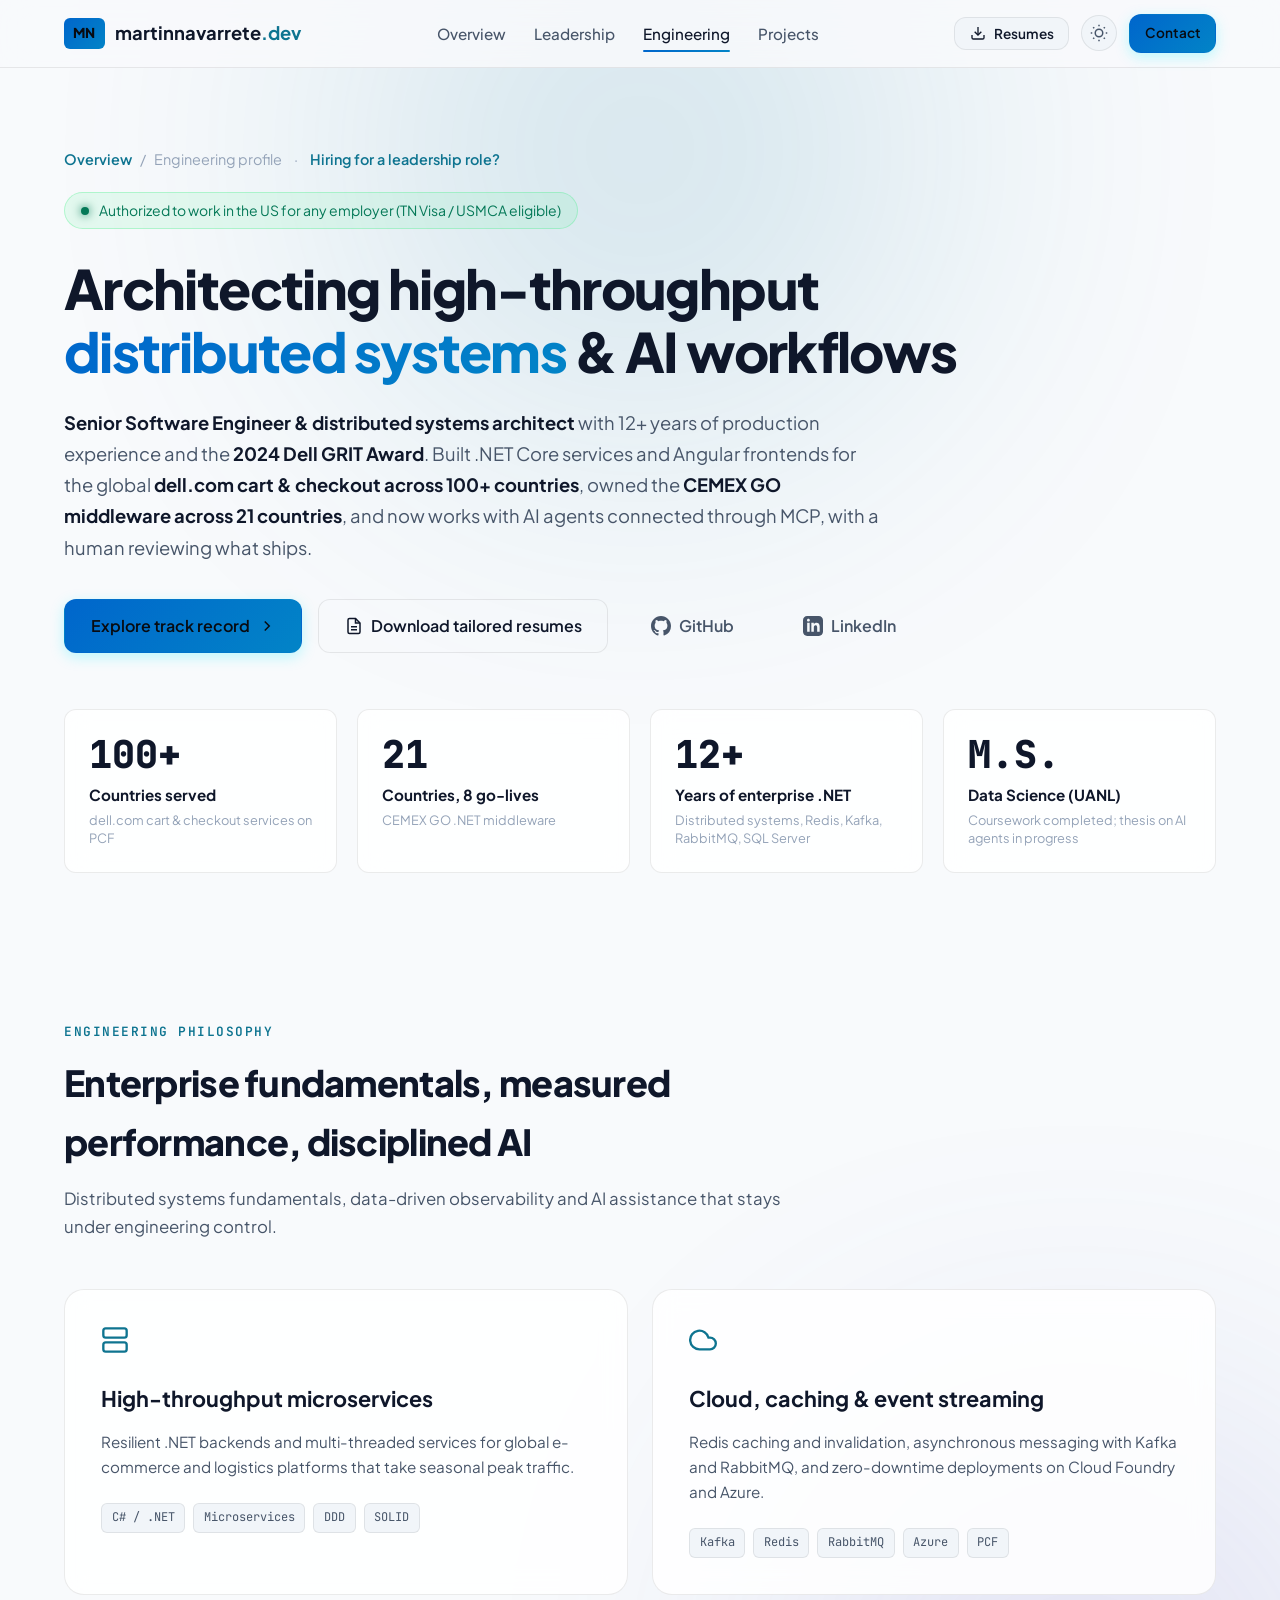
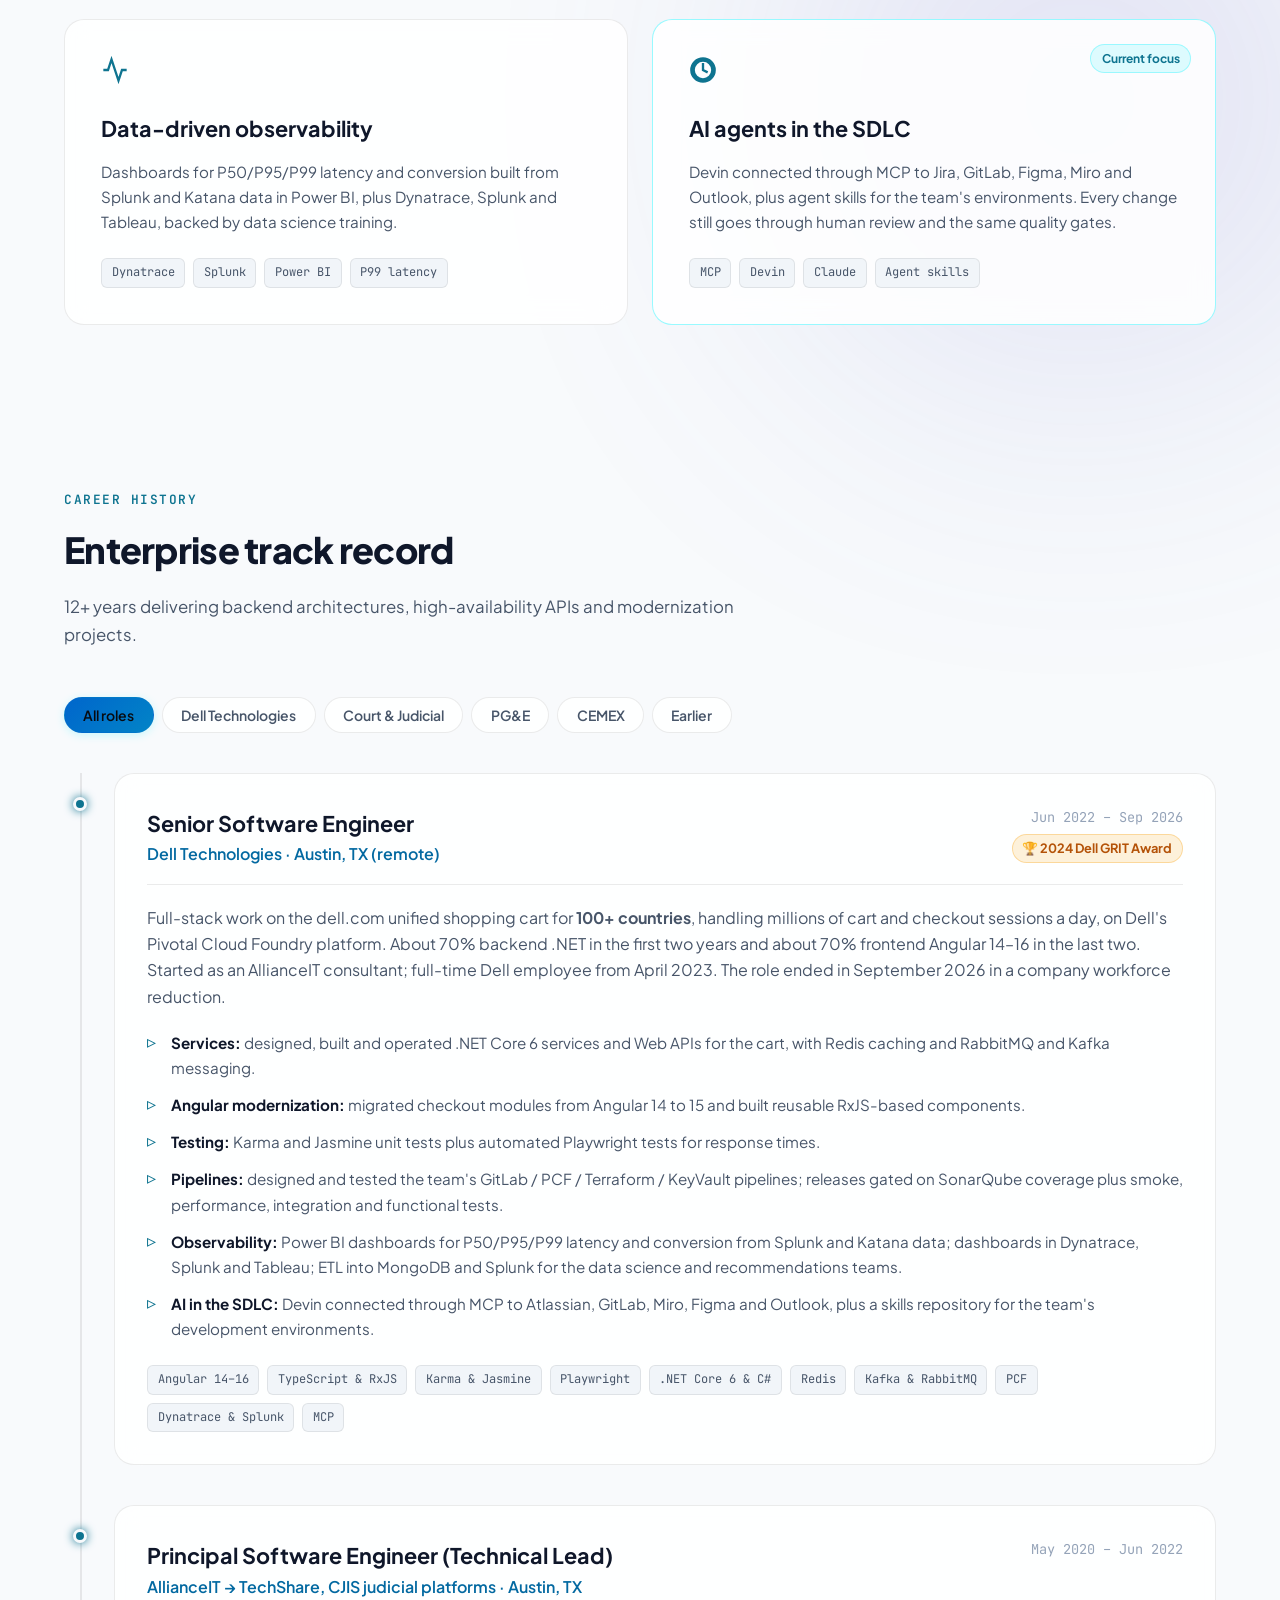
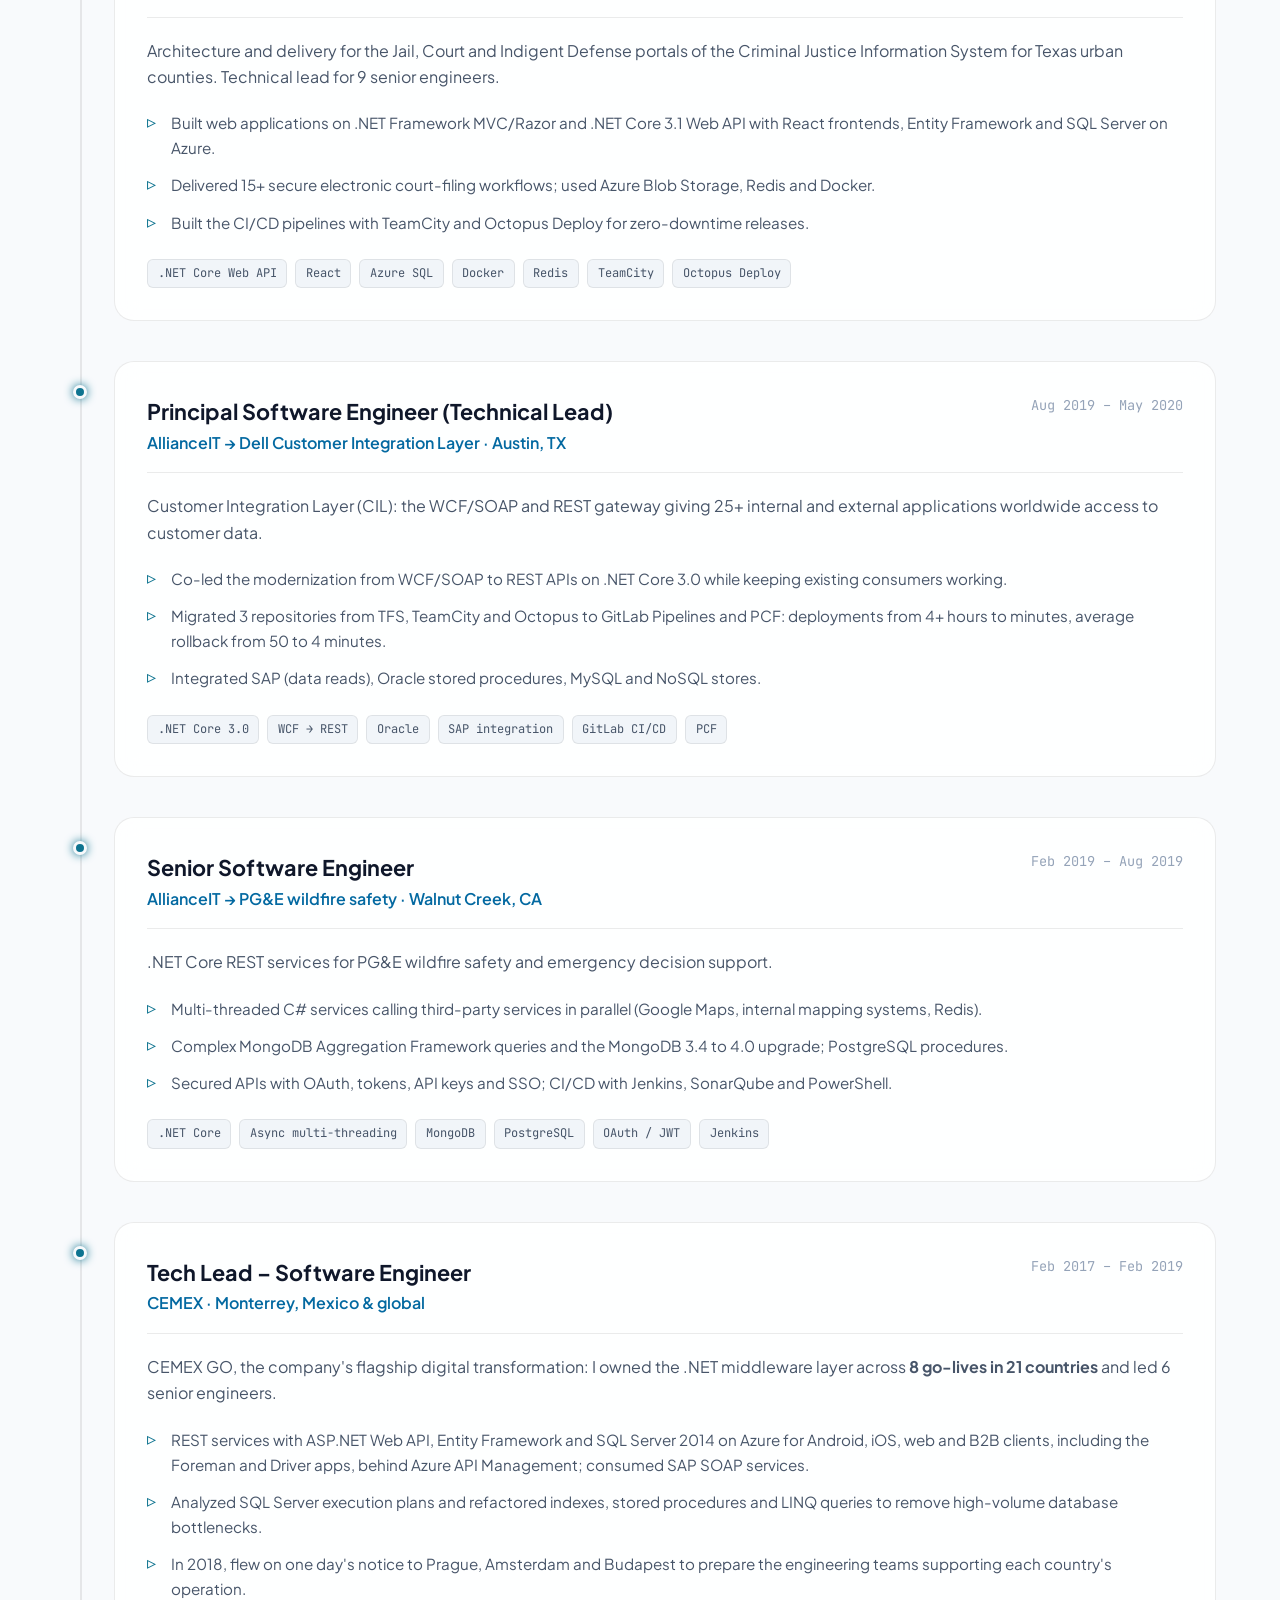
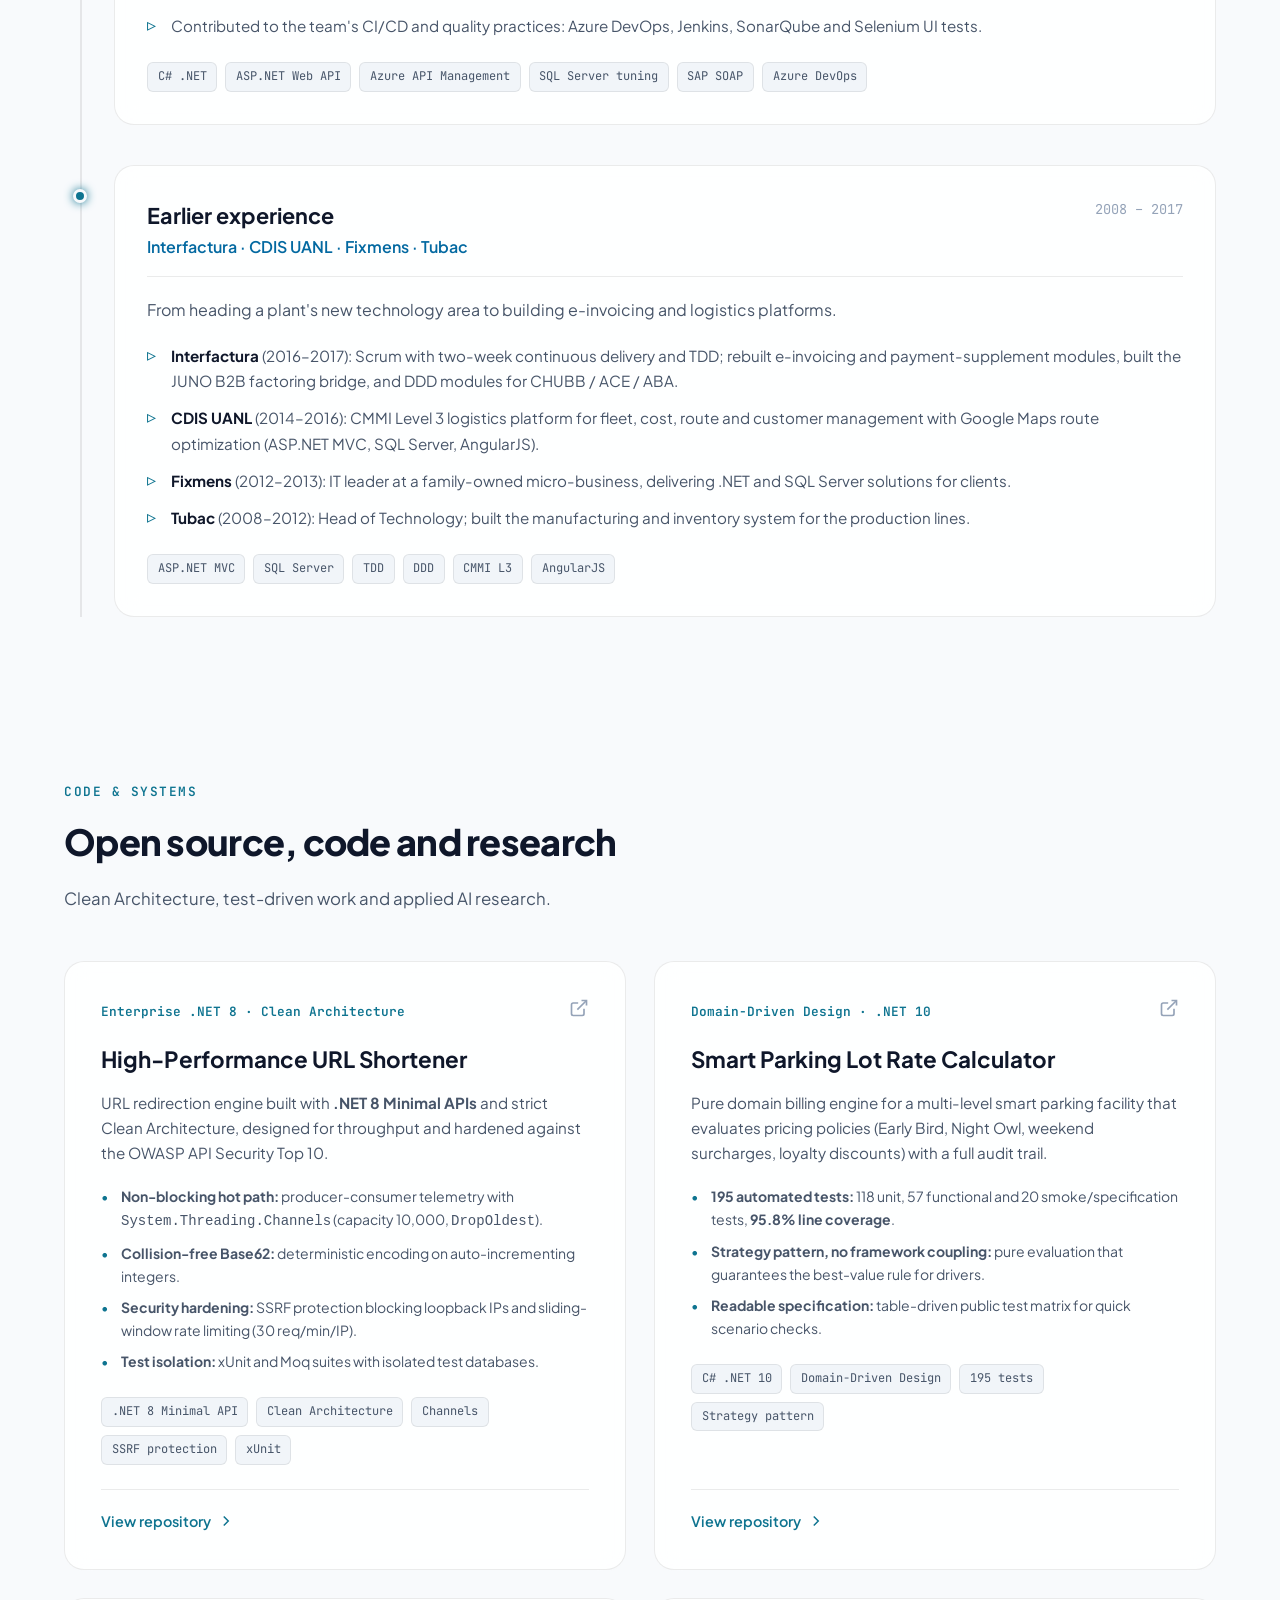
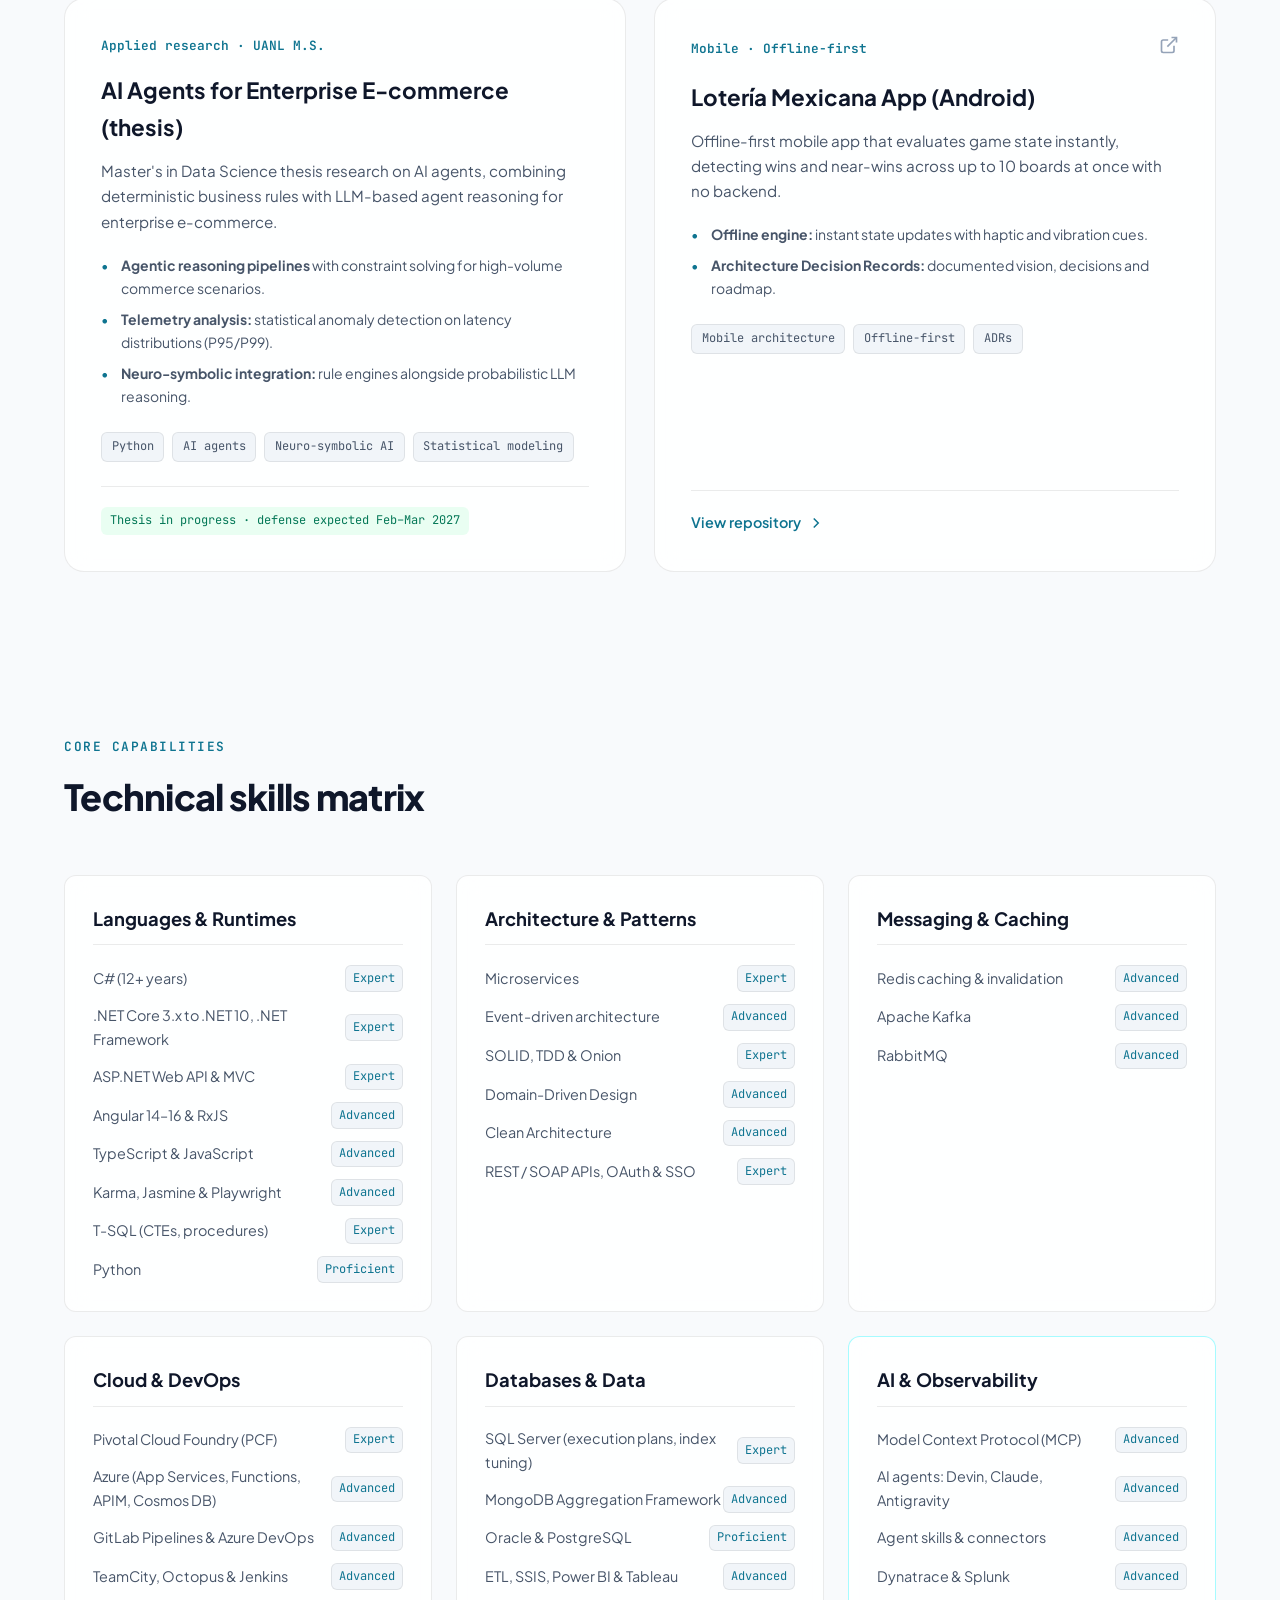
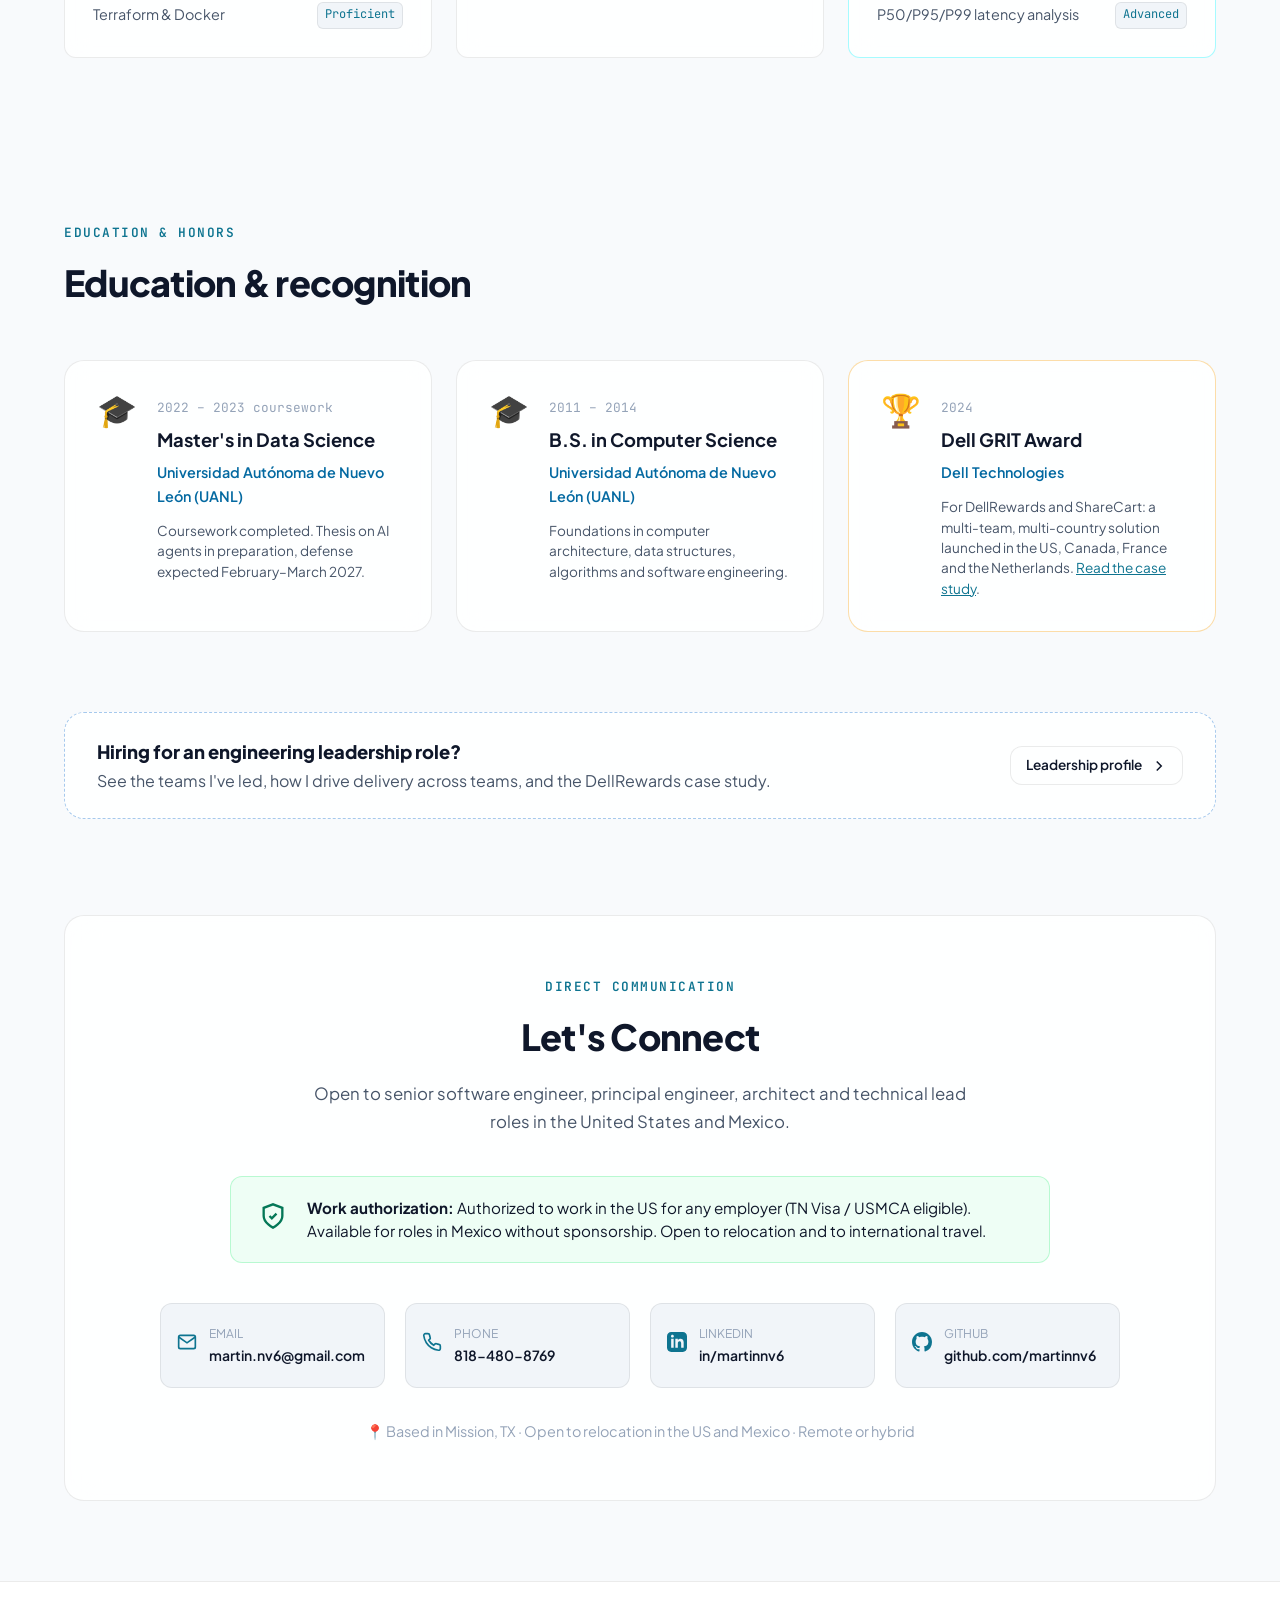
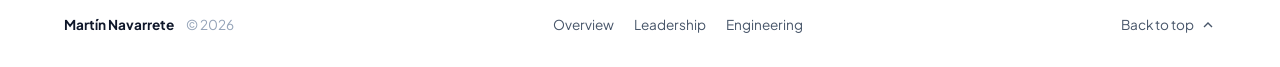
==== engineering/index.html @ 0e56c0b3 "feat(site): split into Overview, Leadership and Engineering pages - New /leadership/ page for engine" ====
<!DOCTYPE html>
<html lang="en" data-theme="dark">
<head>
  <meta charset="UTF-8">
  <meta name="viewport" content="width=device-width, initial-scale=1.0">
  <title>Software Engineering | Martín Navarrete</title>
  <meta name="description" content="Engineering profile of Martín Navarrete: Senior Software Engineer with 12+ years in C#, .NET Core, Angular, SQL Server, Redis and Kafka, dell.com cart and checkout for 100+ countries, and AI-augmented workflows.">
  <meta name="author" content="Martín Navarrete Villegas">
  <link rel="canonical" href="https://martinnavarrete.dev/engineering/">

  <!-- Open Graph / Social Meta -->
  <meta property="og:type" content="website">
  <meta property="og:site_name" content="martinnavarrete.dev">
  <meta property="og:url" content="https://martinnavarrete.dev/engineering/">
  <meta property="og:title" content="Software Engineering | Martín Navarrete">
  <meta property="og:description" content="Senior Software Engineer and architect: .NET Core microservices for dell.com cart and checkout (100+ countries), CEMEX GO middleware (21 countries), projects and skills.">
  <meta name="twitter:card" content="summary">
  <meta name="twitter:title" content="Software Engineering | Martín Navarrete">
  <meta name="twitter:description" content="Senior Software Engineer and architect: .NET Core microservices for dell.com cart and checkout (100+ countries), CEMEX GO middleware (21 countries), projects and skills.">

  <!-- Apply the saved theme before first paint -->
  <script>try{var t=localStorage.getItem('theme')||(matchMedia('(prefers-color-scheme: light)').matches?'light':'dark');document.documentElement.setAttribute('data-theme',t);}catch(e){}</script>

  <link rel="preconnect" href="https://fonts.googleapis.com">
  <link rel="preconnect" href="https://fonts.gstatic.com" crossorigin>
  <link href="https://fonts.googleapis.com/css2?family=Plus+Jakarta+Sans:wght@300;400;500;600;700;800&family=JetBrains+Mono:wght@400;500;600&display=swap" rel="stylesheet">
  <link rel="stylesheet" href="/style.css">
</head>
<body data-page="engineering">
  <a class="skip-link" href="#main">Skip to content</a>
  <div class="ambient-layer" aria-hidden="true">
    <div class="ambient-glow glow-top"></div>
    <div class="ambient-glow glow-middle"></div>
  </div>

  <!-- Header / Nav -->
  <header class="site-header" id="header">
    <div class="nav-container">
      <a href="/" class="brand-logo" aria-label="martinnavarrete.dev home">
        <span class="logo-badge">MN</span>
        <span class="logo-text">martinnavarrete<span class="tld">.dev</span></span>
      </a>

      <nav class="nav-menu" id="nav-menu" aria-label="Main Navigation">
        <a href="/" class="nav-link">Overview</a>
        <a href="/leadership/" class="nav-link">Leadership</a>
        <a href="/engineering/" class="nav-link active" aria-current="page">Engineering</a>
        <a href="/engineering/#projects" class="nav-link">Projects</a>
      </nav>

      <div class="header-actions">
        <button class="btn btn-secondary btn-sm" id="resume-modal-btn" data-open-resumes aria-haspopup="dialog" aria-expanded="false">
          <svg class="icon" viewBox="0 0 24 24" width="16" height="16" fill="none" stroke="currentColor" stroke-width="2" aria-hidden="true"><path d="M21 15v4a2 2 0 0 1-2 2H5a2 2 0 0 1-2-2v-4"/><polyline points="7 10 12 15 17 10"/><line x1="12" y1="15" x2="12" y2="3"/></svg>
          <span>Resumes</span>
        </button>
        <button class="theme-toggle" id="theme-toggle" aria-label="Toggle light and dark theme" title="Toggle theme">
          <svg class="sun-icon" viewBox="0 0 24 24" width="18" height="18" fill="none" stroke="currentColor" stroke-width="2" aria-hidden="true"><circle cx="12" cy="12" r="5"/><line x1="12" y1="1" x2="12" y2="3"/><line x1="12" y1="21" x2="12" y2="23"/><line x1="4.22" y1="4.22" x2="5.64" y2="5.64"/><line x1="18.36" y1="18.36" x2="19.78" y2="19.78"/><line x1="1" y1="12" x2="3" y2="12"/><line x1="21" y1="12" x2="23" y2="12"/><line x1="4.22" y1="19.78" x2="5.64" y2="18.36"/><line x1="18.36" y1="5.64" x2="19.78" y2="4.22"/></svg>
          <svg class="moon-icon" viewBox="0 0 24 24" width="18" height="18" fill="none" stroke="currentColor" stroke-width="2" aria-hidden="true"><path d="M21 12.79A9 9 0 1 1 11.21 3 7 7 0 0 0 21 12.79z"/></svg>
        </button>
        <a href="#contact" class="btn btn-primary btn-sm contact-cta">Contact</a>
        <button class="mobile-toggle" id="mobile-toggle" aria-label="Open navigation menu" aria-controls="nav-menu" aria-expanded="false">
          <span class="hamburger-bar"></span>
          <span class="hamburger-bar"></span>
          <span class="hamburger-bar"></span>
        </button>
      </div>
    </div>
  </header>

  <main id="main">
    <!-- Hero -->
    <section class="hero-section" id="hero">
      <div class="container hero-container">
        <div class="page-crumb"><a href="/">Overview</a><span aria-hidden="true">/</span><span>Engineering profile</span><span class="crumb-sep" aria-hidden="true">&middot;</span><a href="/leadership/">Hiring for a leadership role?</a></div>

        <div class="status-pill">
          <span class="status-indicator"></span>
          <span class="status-text">Authorized to work in the US for any employer (TN Visa / USMCA eligible)</span>
        </div>

        <h1 class="hero-title">
          Architecting high-throughput <br>
          <span class="gradient-text">distributed systems</span> &amp; AI workflows
        </h1>

        <p class="hero-subtitle">
          <strong>Senior Software Engineer &amp; distributed systems architect</strong> with 12+ years of production experience and the <strong>2024 Dell GRIT Award</strong>. Built .NET Core services and Angular frontends for the global <strong>dell.com cart &amp; checkout across 100+ countries</strong>, owned the <strong>CEMEX GO middleware across 21 countries</strong>, and now works with AI agents connected through MCP, with a human reviewing what ships.
        </p>

        <div class="hero-cta-group">
          <a href="#experience" class="btn btn-primary btn-lg"><span>Explore track record</span><svg class="icon" viewBox="0 0 24 24" width="18" height="18" fill="none" stroke="currentColor" stroke-width="2" aria-hidden="true"><polyline points="9 18 15 12 9 6"/></svg></a>
          <button class="btn btn-outline btn-lg" data-open-resumes aria-haspopup="dialog"><svg class="icon" viewBox="0 0 24 24" width="18" height="18" fill="none" stroke="currentColor" stroke-width="2" aria-hidden="true"><path d="M14 2H6a2 2 0 0 0-2 2v16a2 2 0 0 0 2 2h12a2 2 0 0 0 2-2V8z"/><polyline points="14 2 14 8 20 8"/><line x1="16" y1="13" x2="8" y2="13"/><line x1="16" y1="17" x2="8" y2="17"/></svg><span>Download tailored resumes</span></button>
          <a href="https://github.com/martinnv6" target="_blank" rel="noopener noreferrer" class="btn btn-ghost btn-lg" aria-label="GitHub profile"><svg class="icon" viewBox="0 0 24 24" width="20" height="20" fill="currentColor" aria-hidden="true"><path d="M12 0C5.37 0 0 5.37 0 12c0 5.31 3.435 9.795 8.205 11.385.6.105.825-.255.825-.57 0-.285-.015-1.23-.015-2.235-3.015.555-3.795-.735-4.035-1.41-.135-.345-.72-1.41-1.23-1.695-.42-.225-1.02-.78-.015-.795.945-.015 1.62.87 1.845 1.23 1.08 1.815 2.805 1.305 3.495.99.105-.78.42-1.305.765-1.605-2.67-.3-5.46-1.335-5.46-5.925 0-1.305.465-2.385 1.23-3.225-.12-.3-.54-1.53.12-3.18 0 0 1.005-.315 3.3 1.23.96-.27 1.98-.405 3-.405s2.04.135 3 .405c2.295-1.56 3.3-1.23 3.3-1.23.66 1.65.24 2.88.12 3.18.765.84 1.23 1.905 1.23 3.225 0 4.605-2.805 5.625-5.475 5.925.435.375.81 1.095.81 2.22 0 1.605-.015 2.895-.015 3.3 0 .315.225.69.825.57A12.02 12.02 0 0024 12c0-6.63-5.37-12-12-12z"/></svg><span>GitHub</span></a>
          <a href="https://www.linkedin.com/in/martinnv6/" target="_blank" rel="noopener noreferrer" class="btn btn-ghost btn-lg" aria-label="LinkedIn profile"><svg class="icon" viewBox="0 0 24 24" width="20" height="20" fill="currentColor" aria-hidden="true"><path d="M19 0h-14c-2.761 0-5 2.239-5 5v14c0 2.761 2.239 5 5 5h14c2.762 0 5-2.239 5-5v-14c0-2.761-2.238-5-5-5zm-11 19h-3v-11h3v11zm-1.5-12.268c-.966 0-1.75-.79-1.75-1.764s.784-1.764 1.75-1.764 1.75.79 1.75 1.764-.783 1.764-1.75 1.764zm13.5 12.268h-3v-5.604c0-3.368-4-3.113-4 0v5.604h-3v-11h3v1.765c1.396-2.586 7-2.777 7 2.476v6.759z"/></svg><span>LinkedIn</span></a>
        </div>

        <div class="metrics-grid">
          <div class="metric-card">
            <div class="metric-value">100+</div>
            <div class="metric-label">Countries served</div>
            <div class="metric-sub">dell.com cart &amp; checkout services on PCF</div>
          </div>
          <div class="metric-card">
            <div class="metric-value">21</div>
            <div class="metric-label">Countries, 8 go-lives</div>
            <div class="metric-sub">CEMEX GO .NET middleware</div>
          </div>
          <div class="metric-card">
            <div class="metric-value">12+</div>
            <div class="metric-label">Years of enterprise .NET</div>
            <div class="metric-sub">Distributed systems, Redis, Kafka, RabbitMQ, SQL Server</div>
          </div>
          <div class="metric-card">
            <div class="metric-value">M.S.</div>
            <div class="metric-label">Data Science (UANL)</div>
            <div class="metric-sub">Coursework completed; thesis on AI agents in progress</div>
          </div>
        </div>
      </div>
    </section>

    <!-- Pillars -->
    <section class="section about-section" id="about">
      <div class="container">
        <div class="section-header">
          <div class="section-tag">Engineering philosophy</div>
          <h2 class="section-title">Enterprise fundamentals, measured performance, disciplined AI</h2>
          <p class="section-description">Distributed systems fundamentals, data-driven observability and AI assistance that stays under engineering control.</p>
        </div>
        <div class="pillars-grid">
          <div class="pillar-card">
            
            <div class="pillar-icon"><svg viewBox="0 0 24 24" width="28" height="28" fill="none" stroke="currentColor" stroke-width="2" aria-hidden="true"><rect x="2" y="2" width="20" height="8" rx="2" ry="2"/><rect x="2" y="14" width="20" height="8" rx="2" ry="2"/><line x1="6" y1="6" x2="6.01" y2="6"/><line x1="6" y1="18" x2="6.01" y2="18"/></svg></div>
            <h3 class="pillar-title">High-throughput microservices</h3>
            <p class="pillar-text">Resilient .NET backends and multi-threaded services for global e-commerce and logistics platforms that take seasonal peak traffic.</p>
            <div class="pillar-tags"><span>C# / .NET</span><span>Microservices</span><span>DDD</span><span>SOLID</span></div>
          </div>
          <div class="pillar-card">
            
            <div class="pillar-icon"><svg viewBox="0 0 24 24" width="28" height="28" fill="none" stroke="currentColor" stroke-width="2" aria-hidden="true"><path d="M18 10h-1.26A8 8 0 1 0 9 20h9a5 5 0 0 0 0-10z"/></svg></div>
            <h3 class="pillar-title">Cloud, caching &amp; event streaming</h3>
            <p class="pillar-text">Redis caching and invalidation, asynchronous messaging with Kafka and RabbitMQ, and zero-downtime deployments on Cloud Foundry and Azure.</p>
            <div class="pillar-tags"><span>Kafka</span><span>Redis</span><span>RabbitMQ</span><span>Azure</span><span>PCF</span></div>
          </div>
          <div class="pillar-card">
            
            <div class="pillar-icon"><svg viewBox="0 0 24 24" width="28" height="28" fill="none" stroke="currentColor" stroke-width="2" aria-hidden="true"><path d="M22 12h-4l-3 9L9 3l-3 9H2"/></svg></div>
            <h3 class="pillar-title">Data-driven observability</h3>
            <p class="pillar-text">Dashboards for P50/P95/P99 latency and conversion built from Splunk and Katana data in Power BI, plus Dynatrace, Splunk and Tableau, backed by data science training.</p>
            <div class="pillar-tags"><span>Dynatrace</span><span>Splunk</span><span>Power BI</span><span>P99 latency</span></div>
          </div>
          <div class="pillar-card highlighted-pillar">
            <div class="pillar-badge">Current focus</div>
            <div class="pillar-icon"><svg viewBox="0 0 24 24" width="28" height="28" fill="none" stroke="currentColor" stroke-width="2" aria-hidden="true"><path d="M12 2a10 10 0 1 0 10 10A10 10 0 0 0 12 2zm0 18a8 8 0 1 1 8-8 8 8 0 0 1-8 8z"/><path d="M12 6v6l4 2"/></svg></div>
            <h3 class="pillar-title">AI agents in the SDLC</h3>
            <p class="pillar-text">Devin connected through MCP to Jira, GitLab, Figma, Miro and Outlook, plus agent skills for the team's environments. Every change still goes through human review and the same quality gates.</p>
            <div class="pillar-tags"><span>MCP</span><span>Devin</span><span>Claude</span><span>Agent skills</span></div>
          </div>
        </div>
      </div>
    </section>

    <!-- Experience -->
    <section class="section experience-section" id="experience">
      <div class="container">
        <div class="section-header">
          <div class="section-tag">Career history</div>
          <h2 class="section-title">Enterprise track record</h2>
          <p class="section-description">12+ years delivering backend architectures, high-availability APIs and modernization projects.</p>
        </div>
        <div class="filter-tabs" id="experience-filters" role="tablist" aria-label="Filter roles">
          <button class="filter-btn active" data-filter="all" role="tab" aria-selected="true">All roles</button>
          <button class="filter-btn" data-filter="dell" role="tab" aria-selected="false">Dell Technologies</button>
          <button class="filter-btn" data-filter="judicial" role="tab" aria-selected="false">Court &amp; Judicial</button>
          <button class="filter-btn" data-filter="pge" role="tab" aria-selected="false">PG&amp;E</button>
          <button class="filter-btn" data-filter="cemex" role="tab" aria-selected="false">CEMEX</button>
          <button class="filter-btn" data-filter="earlier" role="tab" aria-selected="false">Earlier</button>
        </div>
        <div class="timeline" id="experience-timeline">
          <article class="timeline-item" data-category="dell">
            <div class="timeline-marker"></div>
            <div class="timeline-card">
              <div class="card-header">
                <div class="role-info">
                  <h3 class="role-title">Senior Software Engineer</h3>
                  <div class="company-name">Dell Technologies &middot; Austin, TX (remote)</div>
                </div>
                <div class="role-meta">
                  <span class="role-date">Jun 2022 &ndash; Sep 2026</span>
                  <span class="award-tag">🏆 2024 Dell GRIT Award</span>
                </div>
              </div>
              <div class="card-body">
                <p class="role-summary">Full-stack work on the dell.com unified shopping cart for <strong>100+ countries</strong>, handling millions of cart and checkout sessions a day, on Dell's Pivotal Cloud Foundry platform. About 70% backend .NET in the first two years and about 70% frontend Angular 14&ndash;16 in the last two. Started as an AllianceIT consultant; full-time Dell employee from April 2023. The role ended in September 2026 in a company workforce reduction.</p>
                <ul class="bullet-list">
                  <li><strong>Services:</strong> designed, built and operated .NET Core 6 services and Web APIs for the cart, with Redis caching and RabbitMQ and Kafka messaging.</li>
                  <li><strong>Angular modernization:</strong> migrated checkout modules from Angular 14 to 15 and built reusable RxJS-based components.</li>
                  <li><strong>Testing:</strong> Karma and Jasmine unit tests plus automated Playwright tests for response times.</li>
                  <li><strong>Pipelines:</strong> designed and tested the team's GitLab / PCF / Terraform / KeyVault pipelines; releases gated on SonarQube coverage plus smoke, performance, integration and functional tests.</li>
                  <li><strong>Observability:</strong> Power BI dashboards for P50/P95/P99 latency and conversion from Splunk and Katana data; dashboards in Dynatrace, Splunk and Tableau; ETL into MongoDB and Splunk for the data science and recommendations teams.</li>
                  <li><strong>AI in the SDLC:</strong> Devin connected through MCP to Atlassian, GitLab, Miro, Figma and Outlook, plus a skills repository for the team's development environments.</li>
                </ul>
                <div class="tech-pill-list"><span class="tech-pill">Angular 14&ndash;16</span><span class="tech-pill">TypeScript &amp; RxJS</span><span class="tech-pill">Karma &amp; Jasmine</span><span class="tech-pill">Playwright</span><span class="tech-pill">.NET Core 6 &amp; C#</span><span class="tech-pill">Redis</span><span class="tech-pill">Kafka &amp; RabbitMQ</span><span class="tech-pill">PCF</span><span class="tech-pill">Dynatrace &amp; Splunk</span><span class="tech-pill">MCP</span></div>
              </div>
            </div>
          </article>
          <article class="timeline-item" data-category="judicial">
            <div class="timeline-marker"></div>
            <div class="timeline-card">
              <div class="card-header">
                <div class="role-info">
                  <h3 class="role-title">Principal Software Engineer (Technical Lead)</h3>
                  <div class="company-name">AllianceIT &rarr; TechShare, CJIS judicial platforms &middot; Austin, TX</div>
                </div>
                <div class="role-meta">
                  <span class="role-date">May 2020 &ndash; Jun 2022</span>
                </div>
              </div>
              <div class="card-body">
                <p class="role-summary">Architecture and delivery for the Jail, Court and Indigent Defense portals of the Criminal Justice Information System for Texas urban counties. Technical lead for 9 senior engineers.</p>
                <ul class="bullet-list">
                  <li>Built web applications on .NET Framework MVC/Razor and .NET Core 3.1 Web API with React frontends, Entity Framework and SQL Server on Azure.</li>
                  <li>Delivered 15+ secure electronic court-filing workflows; used Azure Blob Storage, Redis and Docker.</li>
                  <li>Built the CI/CD pipelines with TeamCity and Octopus Deploy for zero-downtime releases.</li>
                </ul>
                <div class="tech-pill-list"><span class="tech-pill">.NET Core Web API</span><span class="tech-pill">React</span><span class="tech-pill">Azure SQL</span><span class="tech-pill">Docker</span><span class="tech-pill">Redis</span><span class="tech-pill">TeamCity</span><span class="tech-pill">Octopus Deploy</span></div>
              </div>
            </div>
          </article>
          <article class="timeline-item" data-category="dell">
            <div class="timeline-marker"></div>
            <div class="timeline-card">
              <div class="card-header">
                <div class="role-info">
                  <h3 class="role-title">Principal Software Engineer (Technical Lead)</h3>
                  <div class="company-name">AllianceIT &rarr; Dell Customer Integration Layer &middot; Austin, TX</div>
                </div>
                <div class="role-meta">
                  <span class="role-date">Aug 2019 &ndash; May 2020</span>
                </div>
              </div>
              <div class="card-body">
                <p class="role-summary">Customer Integration Layer (CIL): the WCF/SOAP and REST gateway giving 25+ internal and external applications worldwide access to customer data.</p>
                <ul class="bullet-list">
                  <li>Co-led the modernization from WCF/SOAP to REST APIs on .NET Core 3.0 while keeping existing consumers working.</li>
                  <li>Migrated 3 repositories from TFS, TeamCity and Octopus to GitLab Pipelines and PCF: deployments from 4+ hours to minutes, average rollback from 50 to 4 minutes.</li>
                  <li>Integrated SAP (data reads), Oracle stored procedures, MySQL and NoSQL stores.</li>
                </ul>
                <div class="tech-pill-list"><span class="tech-pill">.NET Core 3.0</span><span class="tech-pill">WCF &rarr; REST</span><span class="tech-pill">Oracle</span><span class="tech-pill">SAP integration</span><span class="tech-pill">GitLab CI/CD</span><span class="tech-pill">PCF</span></div>
              </div>
            </div>
          </article>
          <article class="timeline-item" data-category="pge">
            <div class="timeline-marker"></div>
            <div class="timeline-card">
              <div class="card-header">
                <div class="role-info">
                  <h3 class="role-title">Senior Software Engineer</h3>
                  <div class="company-name">AllianceIT &rarr; PG&amp;E wildfire safety &middot; Walnut Creek, CA</div>
                </div>
                <div class="role-meta">
                  <span class="role-date">Feb 2019 &ndash; Aug 2019</span>
                </div>
              </div>
              <div class="card-body">
                <p class="role-summary">.NET Core REST services for PG&amp;E wildfire safety and emergency decision support.</p>
                <ul class="bullet-list">
                  <li>Multi-threaded C# services calling third-party services in parallel (Google Maps, internal mapping systems, Redis).</li>
                  <li>Complex MongoDB Aggregation Framework queries and the MongoDB 3.4 to 4.0 upgrade; PostgreSQL procedures.</li>
                  <li>Secured APIs with OAuth, tokens, API keys and SSO; CI/CD with Jenkins, SonarQube and PowerShell.</li>
                </ul>
                <div class="tech-pill-list"><span class="tech-pill">.NET Core</span><span class="tech-pill">Async multi-threading</span><span class="tech-pill">MongoDB</span><span class="tech-pill">PostgreSQL</span><span class="tech-pill">OAuth / JWT</span><span class="tech-pill">Jenkins</span></div>
              </div>
            </div>
          </article>
          <article class="timeline-item" data-category="cemex">
            <div class="timeline-marker"></div>
            <div class="timeline-card">
              <div class="card-header">
                <div class="role-info">
                  <h3 class="role-title">Tech Lead &ndash; Software Engineer</h3>
                  <div class="company-name">CEMEX &middot; Monterrey, Mexico &amp; global</div>
                </div>
                <div class="role-meta">
                  <span class="role-date">Feb 2017 &ndash; Feb 2019</span>
                </div>
              </div>
              <div class="card-body">
                <p class="role-summary">CEMEX GO, the company's flagship digital transformation: I owned the .NET middleware layer across <strong>8 go-lives in 21 countries</strong> and led 6 senior engineers.</p>
                <ul class="bullet-list">
                  <li>REST services with ASP.NET Web API, Entity Framework and SQL Server 2014 on Azure for Android, iOS, web and B2B clients, including the Foreman and Driver apps, behind Azure API Management; consumed SAP SOAP services.</li>
                  <li>Analyzed SQL Server execution plans and refactored indexes, stored procedures and LINQ queries to remove high-volume database bottlenecks.</li>
                  <li>In 2018, flew on one day's notice to Prague, Amsterdam and Budapest to prepare the engineering teams supporting each country's operation.</li>
                  <li>Contributed to the team's CI/CD and quality practices: Azure DevOps, Jenkins, SonarQube and Selenium UI tests.</li>
                </ul>
                <div class="tech-pill-list"><span class="tech-pill">C# .NET</span><span class="tech-pill">ASP.NET Web API</span><span class="tech-pill">Azure API Management</span><span class="tech-pill">SQL Server tuning</span><span class="tech-pill">SAP SOAP</span><span class="tech-pill">Azure DevOps</span></div>
              </div>
            </div>
          </article>
          <article class="timeline-item" data-category="earlier">
            <div class="timeline-marker"></div>
            <div class="timeline-card">
              <div class="card-header">
                <div class="role-info">
                  <h3 class="role-title">Earlier experience</h3>
                  <div class="company-name">Interfactura &middot; CDIS UANL &middot; Fixmens &middot; Tubac</div>
                </div>
                <div class="role-meta">
                  <span class="role-date">2008 &ndash; 2017</span>
                </div>
              </div>
              <div class="card-body">
                <p class="role-summary">From heading a plant's new technology area to building e-invoicing and logistics platforms.</p>
                <ul class="bullet-list">
                  <li><strong>Interfactura</strong> (2016&ndash;2017): Scrum with two-week continuous delivery and TDD; rebuilt e-invoicing and payment-supplement modules, built the JUNO B2B factoring bridge, and DDD modules for CHUBB / ACE / ABA.</li>
                  <li><strong>CDIS UANL</strong> (2014&ndash;2016): CMMI Level 3 logistics platform for fleet, cost, route and customer management with Google Maps route optimization (ASP.NET MVC, SQL Server, AngularJS).</li>
                  <li><strong>Fixmens</strong> (2012&ndash;2013): IT leader at a family-owned micro-business, delivering .NET and SQL Server solutions for clients.</li>
                  <li><strong>Tubac</strong> (2008&ndash;2012): Head of Technology; built the manufacturing and inventory system for the production lines.</li>
                </ul>
                <div class="tech-pill-list"><span class="tech-pill">ASP.NET MVC</span><span class="tech-pill">SQL Server</span><span class="tech-pill">TDD</span><span class="tech-pill">DDD</span><span class="tech-pill">CMMI L3</span><span class="tech-pill">AngularJS</span></div>
              </div>
            </div>
          </article>
        </div>
      </div>
    </section>

    <!-- Projects -->
    <section class="section projects-section" id="projects">
      <div class="container">
        <div class="section-header">
          <div class="section-tag">Code &amp; systems</div>
          <h2 class="section-title">Open source, code and research</h2>
          <p class="section-description">Clean Architecture, test-driven work and applied AI research.</p>
        </div>
        <div class="projects-grid">
          <article class="project-card">
            <div>
              <div class="project-header">
                <div class="project-type">Enterprise .NET 8 &middot; Clean Architecture</div>
                <a href="https://github.com/martinnv6/URL-Shortener" target="_blank" rel="noopener noreferrer" class="project-link-icon" title="View source on GitHub" aria-label="High-Performance URL Shortener on GitHub"><svg viewBox="0 0 24 24" width="20" height="20" fill="none" stroke="currentColor" stroke-width="2" aria-hidden="true"><path d="M18 13v6a2 2 0 0 1-2 2H5a2 2 0 0 1-2-2V8a2 2 0 0 1 2-2h6"/><polyline points="15 3 21 3 21 9"/><line x1="10" y1="14" x2="21" y2="3"/></svg></a>
              </div>
              <h3 class="project-title">High-Performance URL Shortener</h3>
              <p class="project-description">URL redirection engine built with <strong>.NET 8 Minimal APIs</strong> and strict Clean Architecture, designed for throughput and hardened against the OWASP API Security Top 10.</p>
              <ul class="project-features">
              <li><strong>Non-blocking hot path:</strong> producer-consumer telemetry with <code>System.Threading.Channels</code> (capacity 10,000, <code>DropOldest</code>).</li>
              <li><strong>Collision-free Base62:</strong> deterministic encoding on auto-incrementing integers.</li>
              <li><strong>Security hardening:</strong> SSRF protection blocking loopback IPs and sliding-window rate limiting (30 req/min/IP).</li>
              <li><strong>Test isolation:</strong> xUnit and Moq suites with isolated test databases.</li>
              </ul>
              <div class="tech-pill-list"><span class="tech-pill">.NET 8 Minimal API</span><span class="tech-pill">Clean Architecture</span><span class="tech-pill">Channels</span><span class="tech-pill">SSRF protection</span><span class="tech-pill">xUnit</span></div>
            </div>
            <div class="project-card-footer"><a href="https://github.com/martinnv6/URL-Shortener" target="_blank" rel="noopener noreferrer" class="link-btn"><span>View repository</span><svg class="icon" viewBox="0 0 24 24" width="18" height="18" fill="none" stroke="currentColor" stroke-width="2" aria-hidden="true"><polyline points="9 18 15 12 9 6"/></svg></a></div>
          </article>
          <article class="project-card">
            <div>
              <div class="project-header">
                <div class="project-type">Domain-Driven Design &middot; .NET 10</div>
                <a href="https://github.com/martinnv6/The-Smart-Parking-Lot-Rate-Calculator" target="_blank" rel="noopener noreferrer" class="project-link-icon" title="View source on GitHub" aria-label="Smart Parking Lot Rate Calculator on GitHub"><svg viewBox="0 0 24 24" width="20" height="20" fill="none" stroke="currentColor" stroke-width="2" aria-hidden="true"><path d="M18 13v6a2 2 0 0 1-2 2H5a2 2 0 0 1-2-2V8a2 2 0 0 1 2-2h6"/><polyline points="15 3 21 3 21 9"/><line x1="10" y1="14" x2="21" y2="3"/></svg></a>
              </div>
              <h3 class="project-title">Smart Parking Lot Rate Calculator</h3>
              <p class="project-description">Pure domain billing engine for a multi-level smart parking facility that evaluates pricing policies (Early Bird, Night Owl, weekend surcharges, loyalty discounts) with a full audit trail.</p>
              <ul class="project-features">
              <li><strong>195 automated tests:</strong> 118 unit, 57 functional and 20 smoke/specification tests, <strong>95.8% line coverage</strong>.</li>
              <li><strong>Strategy pattern, no framework coupling:</strong> pure evaluation that guarantees the best-value rule for drivers.</li>
              <li><strong>Readable specification:</strong> table-driven public test matrix for quick scenario checks.</li>
              </ul>
              <div class="tech-pill-list"><span class="tech-pill">C# .NET 10</span><span class="tech-pill">Domain-Driven Design</span><span class="tech-pill">195 tests</span><span class="tech-pill">Strategy pattern</span></div>
            </div>
            <div class="project-card-footer"><a href="https://github.com/martinnv6/The-Smart-Parking-Lot-Rate-Calculator" target="_blank" rel="noopener noreferrer" class="link-btn"><span>View repository</span><svg class="icon" viewBox="0 0 24 24" width="18" height="18" fill="none" stroke="currentColor" stroke-width="2" aria-hidden="true"><polyline points="9 18 15 12 9 6"/></svg></a></div>
          </article>
          <article class="project-card">
            <div>
              <div class="project-header">
                <div class="project-type">Applied research &middot; UANL M.S.</div>
                
              </div>
              <h3 class="project-title">AI Agents for Enterprise E-commerce (thesis)</h3>
              <p class="project-description">Master's in Data Science thesis research on AI agents, combining deterministic business rules with LLM-based agent reasoning for enterprise e-commerce.</p>
              <ul class="project-features">
              <li><strong>Agentic reasoning pipelines</strong> with constraint solving for high-volume commerce scenarios.</li>
              <li><strong>Telemetry analysis:</strong> statistical anomaly detection on latency distributions (P95/P99).</li>
              <li><strong>Neuro-symbolic integration:</strong> rule engines alongside probabilistic LLM reasoning.</li>
              </ul>
              <div class="tech-pill-list"><span class="tech-pill">Python</span><span class="tech-pill">AI agents</span><span class="tech-pill">Neuro-symbolic AI</span><span class="tech-pill">Statistical modeling</span></div>
            </div>
            <div class="project-card-footer"><span class="badge-completed">Thesis in progress &middot; defense expected Feb&ndash;Mar 2027</span></div>
          </article>
          <article class="project-card">
            <div>
              <div class="project-header">
                <div class="project-type">Mobile &middot; Offline-first</div>
                <a href="https://github.com/martinnv6/loteria-mexicana-app" target="_blank" rel="noopener noreferrer" class="project-link-icon" title="View source on GitHub" aria-label="Lotería Mexicana App (Android) on GitHub"><svg viewBox="0 0 24 24" width="20" height="20" fill="none" stroke="currentColor" stroke-width="2" aria-hidden="true"><path d="M18 13v6a2 2 0 0 1-2 2H5a2 2 0 0 1-2-2V8a2 2 0 0 1 2-2h6"/><polyline points="15 3 21 3 21 9"/><line x1="10" y1="14" x2="21" y2="3"/></svg></a>
              </div>
              <h3 class="project-title">Lotería Mexicana App (Android)</h3>
              <p class="project-description">Offline-first mobile app that evaluates game state instantly, detecting wins and near-wins across up to 10 boards at once with no backend.</p>
              <ul class="project-features">
              <li><strong>Offline engine:</strong> instant state updates with haptic and vibration cues.</li>
              <li><strong>Architecture Decision Records:</strong> documented vision, decisions and roadmap.</li>
              </ul>
              <div class="tech-pill-list"><span class="tech-pill">Mobile architecture</span><span class="tech-pill">Offline-first</span><span class="tech-pill">ADRs</span></div>
            </div>
            <div class="project-card-footer"><a href="https://github.com/martinnv6/loteria-mexicana-app" target="_blank" rel="noopener noreferrer" class="link-btn"><span>View repository</span><svg class="icon" viewBox="0 0 24 24" width="18" height="18" fill="none" stroke="currentColor" stroke-width="2" aria-hidden="true"><polyline points="9 18 15 12 9 6"/></svg></a></div>
          </article>
        </div>
      </div>
    </section>

    <!-- Skills -->
    <section class="section skills-section" id="skills">
      <div class="container">
        <div class="section-header">
          <div class="section-tag">Core capabilities</div>
          <h2 class="section-title">Technical skills matrix</h2>
        </div>
        <div class="skills-grid">
          <div class="skill-group">
            <h3 class="skill-group-title">Languages &amp; Runtimes</h3>
            <ul class="skill-items">
              <li><span class="skill-name">C# (12+ years)</span><span class="skill-tag">Expert</span></li>
              <li><span class="skill-name">.NET Core 3.x to .NET 10, .NET Framework</span><span class="skill-tag">Expert</span></li>
              <li><span class="skill-name">ASP.NET Web API &amp; MVC</span><span class="skill-tag">Expert</span></li>
              <li><span class="skill-name">Angular 14&ndash;16 &amp; RxJS</span><span class="skill-tag">Advanced</span></li>
              <li><span class="skill-name">TypeScript &amp; JavaScript</span><span class="skill-tag">Advanced</span></li>
              <li><span class="skill-name">Karma, Jasmine &amp; Playwright</span><span class="skill-tag">Advanced</span></li>
              <li><span class="skill-name">T-SQL (CTEs, procedures)</span><span class="skill-tag">Expert</span></li>
              <li><span class="skill-name">Python</span><span class="skill-tag">Proficient</span></li>
            </ul>
          </div>
          <div class="skill-group">
            <h3 class="skill-group-title">Architecture &amp; Patterns</h3>
            <ul class="skill-items">
              <li><span class="skill-name">Microservices</span><span class="skill-tag">Expert</span></li>
              <li><span class="skill-name">Event-driven architecture</span><span class="skill-tag">Advanced</span></li>
              <li><span class="skill-name">SOLID, TDD &amp; Onion</span><span class="skill-tag">Expert</span></li>
              <li><span class="skill-name">Domain-Driven Design</span><span class="skill-tag">Advanced</span></li>
              <li><span class="skill-name">Clean Architecture</span><span class="skill-tag">Advanced</span></li>
              <li><span class="skill-name">REST / SOAP APIs, OAuth &amp; SSO</span><span class="skill-tag">Expert</span></li>
            </ul>
          </div>
          <div class="skill-group">
            <h3 class="skill-group-title">Messaging &amp; Caching</h3>
            <ul class="skill-items">
              <li><span class="skill-name">Redis caching &amp; invalidation</span><span class="skill-tag">Advanced</span></li>
              <li><span class="skill-name">Apache Kafka</span><span class="skill-tag">Advanced</span></li>
              <li><span class="skill-name">RabbitMQ</span><span class="skill-tag">Advanced</span></li>
            </ul>
          </div>
          <div class="skill-group">
            <h3 class="skill-group-title">Cloud &amp; DevOps</h3>
            <ul class="skill-items">
              <li><span class="skill-name">Pivotal Cloud Foundry (PCF)</span><span class="skill-tag">Expert</span></li>
              <li><span class="skill-name">Azure (App Services, Functions, APIM, Cosmos DB)</span><span class="skill-tag">Advanced</span></li>
              <li><span class="skill-name">GitLab Pipelines &amp; Azure DevOps</span><span class="skill-tag">Advanced</span></li>
              <li><span class="skill-name">TeamCity, Octopus &amp; Jenkins</span><span class="skill-tag">Advanced</span></li>
              <li><span class="skill-name">Terraform &amp; Docker</span><span class="skill-tag">Proficient</span></li>
            </ul>
          </div>
          <div class="skill-group">
            <h3 class="skill-group-title">Databases &amp; Data</h3>
            <ul class="skill-items">
              <li><span class="skill-name">SQL Server (execution plans, index tuning)</span><span class="skill-tag">Expert</span></li>
              <li><span class="skill-name">MongoDB Aggregation Framework</span><span class="skill-tag">Advanced</span></li>
              <li><span class="skill-name">Oracle &amp; PostgreSQL</span><span class="skill-tag">Proficient</span></li>
              <li><span class="skill-name">ETL, SSIS, Power BI &amp; Tableau</span><span class="skill-tag">Advanced</span></li>
            </ul>
          </div>
          <div class="skill-group highlighted-skill-group">
            <h3 class="skill-group-title">AI &amp; Observability</h3>
            <ul class="skill-items">
              <li><span class="skill-name">Model Context Protocol (MCP)</span><span class="skill-tag">Advanced</span></li>
              <li><span class="skill-name">AI agents: Devin, Claude, Antigravity</span><span class="skill-tag">Advanced</span></li>
              <li><span class="skill-name">Agent skills &amp; connectors</span><span class="skill-tag">Advanced</span></li>
              <li><span class="skill-name">Dynatrace &amp; Splunk</span><span class="skill-tag">Advanced</span></li>
              <li><span class="skill-name">P50/P95/P99 latency analysis</span><span class="skill-tag">Advanced</span></li>
            </ul>
          </div>
        </div>
      </div>
    </section>

    <!-- Education -->
    <section class="section education-section" id="education">
      <div class="container">
        <div class="section-header">
          <div class="section-tag">Education &amp; honors</div>
          <h2 class="section-title">Education &amp; recognition</h2>
        </div>
        <div class="education-grid">
          <div class="education-card">
            <div class="edu-icon" aria-hidden="true">🎓</div>
            <div>
              <span class="edu-date">2022 &ndash; 2023 coursework</span>
              <h3 class="edu-degree">Master's in Data Science</h3>
              <div class="edu-school">Universidad Autónoma de Nuevo León (UANL)</div>
              <p class="edu-description">Coursework completed. Thesis on AI agents in preparation, defense expected February&ndash;March 2027.</p>
            </div>
          </div>
          <div class="education-card">
            <div class="edu-icon" aria-hidden="true">🎓</div>
            <div>
              <span class="edu-date">2011 &ndash; 2014</span>
              <h3 class="edu-degree">B.S. in Computer Science</h3>
              <div class="edu-school">Universidad Autónoma de Nuevo León (UANL)</div>
              <p class="edu-description">Foundations in computer architecture, data structures, algorithms and software engineering.</p>
            </div>
          </div>
          <div class="education-card award-card">
            <div class="edu-icon" aria-hidden="true">🏆</div>
            <div>
              <span class="edu-date">2024</span>
              <h3 class="edu-degree">Dell GRIT Award</h3>
              <div class="edu-school">Dell Technologies</div>
              <p class="edu-description">For DellRewards and ShareCart: a multi-team, multi-country solution launched in the US, Canada, France and the Netherlands. <a href="/leadership/#case-study">Read the case study</a>.</p>
            </div>
          </div>
        </div>
      </div>
    </section>

    <div class="container">
      <aside class="crosslink-banner">
        <div>
          <div class="crosslink-kicker">Hiring for an engineering leadership role?</div>
          <p class="crosslink-text">See the teams I've led, how I drive delivery across teams, and the DellRewards case study.</p>
        </div>
        <a href="/leadership/" class="btn btn-outline btn-sm">Leadership profile <svg class="icon" viewBox="0 0 24 24" width="18" height="18" fill="none" stroke="currentColor" stroke-width="2" aria-hidden="true"><polyline points="9 18 15 12 9 6"/></svg></a>
      </aside>
    </div>


    <!-- Contact & Work Authorization -->
    <section class="section contact-section" id="contact">
      <div class="container">
        <div class="contact-card">
          <div class="contact-header">
            <div class="section-tag">Direct Communication</div>
            <h2 class="section-title">Let's Connect</h2>
            <p class="contact-sub">Open to senior software engineer, principal engineer, architect and technical lead roles in the United States and Mexico.</p>
          </div>

          <div class="authorization-banner">
            <div class="banner-icon"><svg viewBox="0 0 24 24" width="28" height="28" fill="none" stroke="currentColor" stroke-width="2" aria-hidden="true"><path d="M12 22s8-4 8-10V5l-8-3-8 3v7c0 6 8 10 8 10z"/><polyline points="9 12 11 14 15 10"/></svg></div>
            <div class="banner-content">
              <strong>Work authorization:</strong> Authorized to work in the US for any employer (TN Visa / USMCA eligible). Available for roles in Mexico without sponsorship. Open to relocation and to international travel.
            </div>
          </div>

          <div class="contact-links-grid">
            <a href="mailto:martin.nv6@gmail.com" class="contact-link-item">
              <div class="contact-item-icon"><svg viewBox="0 0 24 24" width="20" height="20" fill="none" stroke="currentColor" stroke-width="2" aria-hidden="true"><path d="M4 4h16c1.1 0 2 .9 2 2v12c0 1.1-.9 2-2 2H4c-1.1 0-2-.9-2-2V6c0-1.1.9-2 2-2z"/><polyline points="22,6 12,13 2,6"/></svg></div>
              <div class="contact-item-info"><span class="label">Email</span><span class="value">martin.nv6@gmail.com</span></div>
            </a>
            <a href="tel:+18184808769" class="contact-link-item">
              <div class="contact-item-icon"><svg viewBox="0 0 24 24" width="20" height="20" fill="none" stroke="currentColor" stroke-width="2" aria-hidden="true"><path d="M22 16.92v3a2 2 0 0 1-2.18 2 19.79 19.79 0 0 1-8.63-3.07 19.5 19.5 0 0 1-6-6 19.79 19.79 0 0 1-3.07-8.67A2 2 0 0 1 4.11 2h3a2 2 0 0 1 2 1.72c.13.96.36 1.9.7 2.81a2 2 0 0 1-.45 2.11L8.09 9.91a16 16 0 0 0 6 6l1.27-1.27a2 2 0 0 1 2.11-.45c.91.34 1.85.57 2.81.7A2 2 0 0 1 22 16.92z"/></svg></div>
              <div class="contact-item-info"><span class="label">Phone</span><span class="value">818-480-8769</span></div>
            </a>
            <a href="https://www.linkedin.com/in/martinnv6/" target="_blank" rel="noopener noreferrer" class="contact-link-item">
              <div class="contact-item-icon"><svg class="icon" viewBox="0 0 24 24" width="20" height="20" fill="currentColor" aria-hidden="true"><path d="M19 0h-14c-2.761 0-5 2.239-5 5v14c0 2.761 2.239 5 5 5h14c2.762 0 5-2.239 5-5v-14c0-2.761-2.238-5-5-5zm-11 19h-3v-11h3v11zm-1.5-12.268c-.966 0-1.75-.79-1.75-1.764s.784-1.764 1.75-1.764 1.75.79 1.75 1.764-.783 1.764-1.75 1.764zm13.5 12.268h-3v-5.604c0-3.368-4-3.113-4 0v5.604h-3v-11h3v1.765c1.396-2.586 7-2.777 7 2.476v6.759z"/></svg></div>
              <div class="contact-item-info"><span class="label">LinkedIn</span><span class="value">in/martinnv6</span></div>
            </a>
            <a href="https://github.com/martinnv6" target="_blank" rel="noopener noreferrer" class="contact-link-item">
              <div class="contact-item-icon"><svg class="icon" viewBox="0 0 24 24" width="20" height="20" fill="currentColor" aria-hidden="true"><path d="M12 0C5.37 0 0 5.37 0 12c0 5.31 3.435 9.795 8.205 11.385.6.105.825-.255.825-.57 0-.285-.015-1.23-.015-2.235-3.015.555-3.795-.735-4.035-1.41-.135-.345-.72-1.41-1.23-1.695-.42-.225-1.02-.78-.015-.795.945-.015 1.62.87 1.845 1.23 1.08 1.815 2.805 1.305 3.495.99.105-.78.42-1.305.765-1.605-2.67-.3-5.46-1.335-5.46-5.925 0-1.305.465-2.385 1.23-3.225-.12-.3-.54-1.53.12-3.18 0 0 1.005-.315 3.3 1.23.96-.27 1.98-.405 3-.405s2.04.135 3 .405c2.295-1.56 3.3-1.23 3.3-1.23.66 1.65.24 2.88.12 3.18.765.84 1.23 1.905 1.23 3.225 0 4.605-2.805 5.625-5.475 5.925.435.375.81 1.095.81 2.22 0 1.605-.015 2.895-.015 3.3 0 .315.225.69.825.57A12.02 12.02 0 0024 12c0-6.63-5.37-12-12-12z"/></svg></div>
              <div class="contact-item-info"><span class="label">GitHub</span><span class="value">github.com/martinnv6</span></div>
            </a>
          </div>

          <div class="location-banner">📍 Based in Mission, TX &middot; Open to relocation in the US and Mexico &middot; Remote or hybrid</div>
        </div>
      </div>
    </section>

  </main>

  <!-- Footer -->
  <footer class="site-footer">
    <div class="container footer-container">
      <div class="footer-left">
        <span class="footer-brand">Martín Navarrete</span>
        <span class="footer-copyright">&copy; 2026</span>
      </div>
      <nav class="footer-nav" aria-label="Footer">
        <a href="/">Overview</a>
        <a href="/leadership/">Leadership</a>
        <a href="/engineering/">Engineering</a>
      </nav>
      <a href="#header" class="back-to-top" aria-label="Back to top"><span>Back to top</span> <svg viewBox="0 0 24 24" width="16" height="16" fill="none" stroke="currentColor" stroke-width="2" aria-hidden="true"><polyline points="18 15 12 9 6 15"/></svg></a>
    </div>
  </footer>

  <!-- Resume Download Dialog -->
  <dialog class="modal-dialog" id="resume-dialog" aria-labelledby="dialog-title">
    <div class="modal-content">
      <div class="modal-header">
        <div class="dialog-icon"><svg class="icon" viewBox="0 0 24 24" width="18" height="18" fill="none" stroke="currentColor" stroke-width="2" aria-hidden="true"><path d="M14 2H6a2 2 0 0 0-2 2v16a2 2 0 0 0 2 2h12a2 2 0 0 0 2-2V8z"/><polyline points="14 2 14 8 20 8"/><line x1="16" y1="13" x2="8" y2="13"/><line x1="16" y1="17" x2="8" y2="17"/></svg></div>
        <div>
          <h3 class="modal-title" id="dialog-title">Choose a resume</h3>
          <p class="modal-subtitle">PDF versions tailored to each kind of role</p>
        </div>
        <button class="modal-close" id="modal-close-btn" aria-label="Close dialog"><svg viewBox="0 0 24 24" width="20" height="20" fill="none" stroke="currentColor" stroke-width="2" aria-hidden="true"><line x1="18" y1="6" x2="6" y2="18"/><line x1="6" y1="6" x2="18" y2="18"/></svg></button>
      </div>
        <h4 class="resume-group-title">Software engineering &amp; architecture</h4>
        <div class="resume-list">
          <a href="/assets/resumes/Martin_Navarrete_Senior_Software_Engineer.pdf" download="Martin_Navarrete_Senior_Software_Engineer.pdf" class="resume-option-card">
            <div class="option-icon" aria-hidden="true">💻</div>
            <div class="option-text">
              <span class="option-title">Senior Software Engineer</span>
              <span class="option-desc">C#, .NET Core, Angular, distributed microservices and caching</span>
            </div>
            <span class="btn btn-outline btn-sm">PDF</span>
          </a>
          <a href="/assets/resumes/Martin_Navarrete_Principal_Software_Architect.pdf" download="Martin_Navarrete_Principal_Software_Architect.pdf" class="resume-option-card">
            <div class="option-icon" aria-hidden="true">🏛️</div>
            <div class="option-text">
              <span class="option-title">Principal Software Architect</span>
              <span class="option-desc">System architecture, Cloud Foundry, Azure, Kafka event-driven design, DDD</span>
            </div>
            <span class="btn btn-outline btn-sm">PDF</span>
          </a>
          <a href="/assets/resumes/Martin_Navarrete_Senior_AI_Engineer.pdf" download="Martin_Navarrete_Senior_AI_Engineer.pdf" class="resume-option-card">
            <div class="option-icon" aria-hidden="true">🤖</div>
            <div class="option-text">
              <span class="option-title">Senior AI Engineer &amp; MCP</span>
              <span class="option-desc">Model Context Protocol, agentic workflows and human-in-the-loop guardrails</span>
            </div>
            <span class="btn btn-outline btn-sm">PDF</span>
          </a>
          <a href="/assets/resumes/Martin_Navarrete_ML_Engineer.pdf" download="Martin_Navarrete_ML_Engineer.pdf" class="resume-option-card">
            <div class="option-icon" aria-hidden="true">📊</div>
            <div class="option-text">
              <span class="option-title">Senior Software &amp; Machine Learning Engineer</span>
              <span class="option-desc">Data science, telemetry, observability and anomaly detection</span>
            </div>
            <span class="btn btn-outline btn-sm">PDF</span>
          </a>
        </div>
        <h4 class="resume-group-title">Engineering leadership</h4>
        <div class="resume-list">
          <a href="/assets/resumes/Martin_Navarrete_AI_Engineering_Leadership.pdf" download="Martin_Navarrete_AI_Engineering_Leadership.pdf" class="resume-option-card">
            <div class="option-icon" aria-hidden="true">🧭</div>
            <div class="option-text">
              <span class="option-title">AI Engineering Leadership &amp; Developer Platform</span>
              <span class="option-desc">Technical leadership of 6&ndash;9 engineers, CI/CD and release gating, AI agents in the SDLC (MCP)</span>
            </div>
            <span class="btn btn-outline btn-sm">PDF</span>
          </a>
          <a href="/assets/resumes/Martin_Navarrete_AI_Engineering_Leadership_ES.pdf" download="Martin_Navarrete_AI_Engineering_Leadership_ES.pdf" class="resume-option-card" hreflang="es">
            <div class="option-icon" aria-hidden="true">🇲🇽</div>
            <div class="option-text">
              <span class="option-title">Liderazgo de Ingeniería e IA (Español)</span>
              <span class="option-desc">La misma versión de liderazgo, en español</span>
            </div>
            <span class="btn btn-outline btn-sm">PDF</span>
          </a>
        </div>

      <div class="modal-footer">
        <span>Need Word or plain text? Write to <a href="mailto:martin.nv6@gmail.com">martin.nv6@gmail.com</a>.</span>
      </div>
    </div>
  </dialog>

  <script src="/app.js"></script>
</body>
</html>
---- style.css ----
/* ==========================================================================
   Design System & Tokens - martinnavarrete.dev
   Engineered for maximum visual impact, contrast, and sub-millisecond rendering.
   ========================================================================== */

:root {
  /* Color Palette - Dark Mode Default */
  --bg-primary: #080b11;
  --bg-secondary: #0e131f;
  --bg-tertiary: #161e31;
  --bg-card: rgba(17, 24, 39, 0.7);
  --bg-card-hover: rgba(26, 37, 60, 0.85);
  
  --border-subtle: rgba(255, 255, 255, 0.08);
  --border-hover: rgba(0, 242, 254, 0.35);
  --border-accent: rgba(56, 239, 125, 0.4);

  --text-primary: #f8fafc;
  --text-secondary: #94a3b8;
  --text-muted: #64748b;
  --text-inverted: #080b11;

  --accent-cyan: #00f2fe;
  --accent-blue: #4facfe;
  --accent-green: #38ef7d;
  --accent-purple: #9d4edd;
  --accent-amber: #f59e0b;

  --gradient-brand: linear-gradient(135deg, #00f2fe 0%, #4facfe 100%);
  --gradient-award: linear-gradient(135deg, #f59e0b 0%, #d97706 100%);
  --gradient-card: linear-gradient(180deg, rgba(255, 255, 255, 0.04) 0%, rgba(255, 255, 255, 0.01) 100%);

  --shadow-sm: 0 2px 8px rgba(0, 0, 0, 0.4);
  --shadow-md: 0 8px 24px rgba(0, 0, 0, 0.5);
  --shadow-glow: 0 0 35px rgba(0, 242, 254, 0.15);

  --radius-sm: 6px;
  --radius-md: 12px;
  --radius-lg: 20px;
  --radius-full: 9999px;

  --font-sans: 'Plus Jakarta Sans', -apple-system, BlinkMacSystemFont, "Segoe UI", Roboto, sans-serif;
  --font-mono: 'JetBrains Mono', monospace;

  --transition-fast: 0.15s cubic-bezier(0.4, 0, 0.2, 1);
  --transition-normal: 0.25s cubic-bezier(0.4, 0, 0.2, 1);

  color-scheme: dark;
}

/* Light Theme Overrides */
[data-theme="light"] {
  --bg-primary: #f8fafc;
  --bg-secondary: #ffffff;
  --bg-tertiary: #f1f5f9;
  --bg-card: rgba(255, 255, 255, 0.85);
  --bg-card-hover: rgba(255, 255, 255, 0.98);

  --border-subtle: rgba(0, 0, 0, 0.08);
  --border-hover: rgba(0, 102, 204, 0.35);
  --border-accent: rgba(16, 185, 129, 0.4);

  --text-primary: #0f172a;
  --text-secondary: #475569;
  --text-muted: #94a3b8;
  --text-inverted: #ffffff;

  --gradient-brand: linear-gradient(135deg, #0066cc 0%, #0284c7 100%);
  --shadow-sm: 0 2px 8px rgba(0, 0, 0, 0.06);
  --shadow-md: 0 8px 24px rgba(0, 0, 0, 0.09);
  --shadow-glow: 0 0 35px rgba(2, 132, 199, 0.12);

  color-scheme: light;
}

/* Base Reset & Typography */
*, *::before, *::after {
  box-sizing: border-box;
  margin: 0;
  padding: 0;
}

html {
  scroll-behavior: smooth;
  font-size: 16px;
}

body {
  font-family: var(--font-sans);
  background-color: var(--bg-primary);
  color: var(--text-primary);
  line-height: 1.65;
  -webkit-font-smoothing: antialiased;
  -moz-osx-font-smoothing: grayscale;
  overflow-x: hidden;
  position: relative;
  transition: background-color var(--transition-normal), color var(--transition-normal);
}

/* Custom Scrollbar */
::-webkit-scrollbar {
  width: 10px;
}
::-webkit-scrollbar-track {
  background: var(--bg-primary);
}
::-webkit-scrollbar-thumb {
  background: var(--bg-tertiary);
  border-radius: var(--radius-full);
  border: 2px solid var(--bg-primary);
}
::-webkit-scrollbar-thumb:hover {
  background: var(--accent-blue);
}

/* Ambient Background Lights */
.ambient-glow {
  position: absolute;
  width: 600px;
  height: 600px;
  border-radius: 50%;
  pointer-events: none;
  filter: blur(140px);
  opacity: 0.15;
  z-index: 0;
}
.glow-top {
  top: -150px;
  left: 50%;
  transform: translateX(-50%);
  background: radial-gradient(circle, var(--accent-cyan), var(--accent-blue));
}
.glow-middle {
  top: 1400px;
  right: -100px;
  background: radial-gradient(circle, var(--accent-purple), var(--accent-blue));
}

/* Container */
.container {
  width: 100%;
  max-width: 1200px;
  margin-left: auto;
  margin-right: auto;
  padding-left: 1.5rem;
  padding-right: 1.5rem;
  position: relative;
  z-index: 1;
}

/* Site Header & Navigation */
.site-header {
  position: sticky;
  top: 0;
  z-index: 100;
  backdrop-filter: blur(16px);
  -webkit-backdrop-filter: blur(16px);
  background: rgba(8, 11, 17, 0.75);
  border-bottom: 1px solid var(--border-subtle);
  transition: background var(--transition-normal), border var(--transition-normal);
}
[data-theme="light"] .site-header {
  background: rgba(248, 250, 252, 0.85);
}

.nav-container {
  max-width: 1200px;
  margin: 0 auto;
  padding: 0.875rem 1.5rem;
  display: flex;
  align-items: center;
  justify-content: space-between;
}

.brand-logo {
  display: flex;
  align-items: center;
  gap: 0.65rem;
  text-decoration: none;
  color: var(--text-primary);
  font-weight: 700;
  font-size: 1.15rem;
}
.logo-badge {
  background: var(--gradient-brand);
  color: #080b11;
  font-weight: 800;
  font-size: 0.85rem;
  padding: 0.25rem 0.55rem;
  border-radius: var(--radius-sm);
  letter-spacing: 0.5px;
}
.logo-text .tld {
  color: var(--accent-cyan);
}

.nav-menu {
  display: flex;
  align-items: center;
  gap: 1.75rem;
}
.nav-link {
  text-decoration: none;
  color: var(--text-secondary);
  font-weight: 500;
  font-size: 0.95rem;
  transition: color var(--transition-fast);
}
.nav-link:hover {
  color: var(--text-primary);
}

.header-actions {
  display: flex;
  align-items: center;
  gap: 0.75rem;
}

/* Theme Toggle */
.theme-toggle {
  background: var(--bg-tertiary);
  border: 1px solid var(--border-subtle);
  color: var(--text-secondary);
  width: 36px;
  height: 36px;
  border-radius: var(--radius-full);
  display: flex;
  align-items: center;
  justify-content: center;
  cursor: pointer;
  transition: all var(--transition-fast);
}
.theme-toggle:hover {
  color: var(--text-primary);
  border-color: var(--border-hover);
}
.theme-toggle .sun-icon {
  display: none;
}
.theme-toggle .moon-icon {
  display: block;
}
[data-theme="light"] .theme-toggle .sun-icon {
  display: block;
}
[data-theme="light"] .theme-toggle .moon-icon {
  display: none;
}

/* Mobile Toggle */
.mobile-toggle {
  display: none;
  flex-direction: column;
  gap: 5px;
  background: none;
  border: none;
  cursor: pointer;
  padding: 6px;
}
.hamburger-bar {
  width: 22px;
  height: 2px;
  background-color: var(--text-primary);
  border-radius: 2px;
  transition: all var(--transition-fast);
}

/* Buttons */
.btn {
  display: inline-flex;
  align-items: center;
  justify-content: center;
  gap: 0.5rem;
  font-family: var(--font-sans);
  font-weight: 600;
  text-decoration: none;
  border-radius: var(--radius-md);
  cursor: pointer;
  transition: all var(--transition-normal);
  border: 1px solid transparent;
}
.btn-sm {
  padding: 0.45rem 0.9rem;
  font-size: 0.85rem;
}
.btn-lg {
  padding: 0.8rem 1.6rem;
  font-size: 1rem;
}
.btn-primary {
  background: var(--gradient-brand);
  color: #080b11;
  box-shadow: 0 4px 14px rgba(0, 242, 254, 0.25);
}
.btn-primary:hover {
  transform: translateY(-2px);
  box-shadow: 0 6px 20px rgba(0, 242, 254, 0.4);
}
.btn-secondary {
  background: var(--bg-tertiary);
  color: var(--text-primary);
  border-color: var(--border-subtle);
}
.btn-secondary:hover {
  background: var(--bg-card-hover);
  border-color: var(--border-hover);
}
.btn-outline {
  background: rgba(255, 255, 255, 0.03);
  color: var(--text-primary);
  border-color: var(--border-subtle);
}
.btn-outline:hover {
  background: rgba(255, 255, 255, 0.08);
  border-color: var(--border-hover);
  transform: translateY(-2px);
}
.btn-ghost {
  background: transparent;
  color: var(--text-secondary);
}
.btn-ghost:hover {
  color: var(--text-primary);
  background: var(--bg-tertiary);
}

/* Hero Section */
.hero-section {
  padding: 5rem 0 4rem;
  position: relative;
}
.hero-container {
  display: flex;
  flex-direction: column;
  align-items: flex-start;
}

.status-pill {
  display: inline-flex;
  align-items: center;
  gap: 0.65rem;
  background: rgba(56, 239, 125, 0.1);
  border: 1px solid rgba(56, 239, 125, 0.3);
  padding: 0.4rem 1rem;
  border-radius: var(--radius-full);
  font-size: 0.875rem;
  color: var(--accent-green);
  margin-bottom: 1.75rem;
}
.status-indicator {
  width: 8px;
  height: 8px;
  background-color: var(--accent-green);
  border-radius: 50%;
  box-shadow: 0 0 10px var(--accent-green);
  animation: pulse 2s infinite;
}
@keyframes pulse {
  0%, 100% { opacity: 1; transform: scale(1); }
  50% { opacity: 0.4; transform: scale(0.85); }
}

.hero-title {
  font-size: 3.4rem;
  line-height: 1.15;
  font-weight: 800;
  letter-spacing: -0.03em;
  margin-bottom: 1.5rem;
}
.gradient-text {
  background: var(--gradient-brand);
  -webkit-background-clip: text;
  -webkit-text-fill-color: transparent;
}

.hero-subtitle {
  font-size: 1.15rem;
  color: var(--text-secondary);
  max-width: 820px;
  line-height: 1.7;
  margin-bottom: 2.25rem;
}
.hero-subtitle strong {
  color: var(--text-primary);
}

.hero-cta-group {
  display: flex;
  flex-wrap: wrap;
  gap: 1rem;
  margin-bottom: 3.5rem;
}

/* Metrics Grid */
.metrics-grid {
  display: grid;
  grid-template-columns: repeat(4, 1fr);
  gap: 1.25rem;
  width: 100%;
}
.metric-card {
  background: var(--bg-card);
  backdrop-filter: blur(12px);
  -webkit-backdrop-filter: blur(12px);
  border: 1px solid var(--border-subtle);
  border-radius: var(--radius-md);
  padding: 1.5rem;
  position: relative;
  transition: transform var(--transition-normal), border var(--transition-normal);
}
.metric-card:hover {
  transform: translateY(-3px);
  border-color: var(--border-hover);
}
.metric-card.highlighted {
  border-color: rgba(245, 158, 11, 0.4);
  background: linear-gradient(180deg, rgba(245, 158, 11, 0.08) 0%, rgba(17, 24, 39, 0.7) 100%);
}
.metric-badge {
  position: absolute;
  top: 1rem;
  right: 1rem;
  font-size: 0.75rem;
  font-weight: 700;
  color: #fbbf24;
  background: rgba(245, 158, 11, 0.15);
  border: 1px solid rgba(245, 158, 11, 0.3);
  padding: 0.2rem 0.5rem;
  border-radius: var(--radius-sm);
}
.metric-value {
  font-size: 2.4rem;
  font-weight: 800;
  color: var(--text-primary);
  line-height: 1.1;
  margin-bottom: 0.35rem;
  font-family: var(--font-mono);
}
.metric-label {
  font-size: 0.95rem;
  font-weight: 700;
  color: var(--text-primary);
  margin-bottom: 0.35rem;
}
.metric-sub {
  font-size: 0.8rem;
  color: var(--text-muted);
  line-height: 1.4;
}

/* Section Shared Headers */
.section {
  padding: 5rem 0;
  position: relative;
}
.section-header {
  margin-bottom: 3rem;
  max-width: 720px;
}
.section-tag {
  display: inline-block;
  font-family: var(--font-mono);
  font-size: 0.8rem;
  font-weight: 600;
  text-transform: uppercase;
  letter-spacing: 1.5px;
  color: var(--accent-cyan);
  margin-bottom: 0.65rem;
}
.section-title {
  font-size: 2.25rem;
  font-weight: 800;
  letter-spacing: -0.02em;
  margin-bottom: 0.85rem;
}
.section-description {
  font-size: 1.05rem;
  color: var(--text-secondary);
}

/* Pillars Section */
.pillars-grid {
  display: grid;
  grid-template-columns: repeat(2, 1fr);
  gap: 1.5rem;
}
.pillar-card {
  background: var(--bg-card);
  backdrop-filter: blur(12px);
  -webkit-backdrop-filter: blur(12px);
  border: 1px solid var(--border-subtle);
  border-radius: var(--radius-lg);
  padding: 2.25rem;
  position: relative;
  transition: all var(--transition-normal);
}
.pillar-card:hover {
  border-color: var(--border-hover);
  transform: translateY(-4px);
  box-shadow: var(--shadow-glow);
}
.pillar-card.highlighted-pillar {
  border-color: rgba(0, 242, 254, 0.4);
  background: linear-gradient(180deg, rgba(0, 242, 254, 0.05) 0%, rgba(17, 24, 39, 0.7) 100%);
}
.pillar-badge {
  position: absolute;
  top: 1.5rem;
  right: 1.5rem;
  font-size: 0.75rem;
  font-weight: 700;
  color: var(--accent-cyan);
  background: rgba(0, 242, 254, 0.12);
  border: 1px solid rgba(0, 242, 254, 0.3);
  padding: 0.25rem 0.65rem;
  border-radius: var(--radius-full);
}
.pillar-icon {
  color: var(--accent-cyan);
  margin-bottom: 1.25rem;
}
.pillar-title {
  font-size: 1.35rem;
  font-weight: 700;
  margin-bottom: 0.75rem;
}
.pillar-text {
  color: var(--text-secondary);
  font-size: 0.95rem;
  line-height: 1.65;
  margin-bottom: 1.5rem;
}
.pillar-tags {
  display: flex;
  flex-wrap: wrap;
  gap: 0.5rem;
}
.pillar-tags span {
  font-family: var(--font-mono);
  font-size: 0.75rem;
  color: var(--text-secondary);
  background: var(--bg-tertiary);
  padding: 0.25rem 0.6rem;
  border-radius: var(--radius-sm);
  border: 1px solid var(--border-subtle);
}

/* Experience Filters & Timeline */
.filter-tabs {
  display: flex;
  flex-wrap: wrap;
  gap: 0.5rem;
  margin-bottom: 2.5rem;
}
.filter-btn {
  background: var(--bg-card);
  border: 1px solid var(--border-subtle);
  color: var(--text-secondary);
  font-family: var(--font-sans);
  font-weight: 600;
  font-size: 0.875rem;
  padding: 0.5rem 1.15rem;
  border-radius: var(--radius-full);
  cursor: pointer;
  transition: all var(--transition-fast);
}
.filter-btn:hover {
  color: var(--text-primary);
  border-color: var(--border-hover);
}
.filter-btn.active {
  background: var(--gradient-brand);
  color: #080b11;
  border-color: transparent;
  box-shadow: 0 2px 10px rgba(0, 242, 254, 0.2);
}

.timeline {
  position: relative;
  border-left: 2px solid var(--border-subtle);
  margin-left: 1rem;
  padding-left: 2rem;
  display: flex;
  flex-direction: column;
  gap: 2.5rem;
}
.timeline-item {
  position: relative;
  transition: opacity var(--transition-normal);
}
.timeline-item.hidden {
  display: none;
}
.timeline-marker {
  position: absolute;
  top: 1.5rem;
  left: -2.55rem;
  width: 14px;
  height: 14px;
  border-radius: 50%;
  background: var(--accent-cyan);
  border: 3px solid var(--bg-primary);
  box-shadow: 0 0 10px var(--accent-cyan);
}
.timeline-card {
  background: var(--bg-card);
  backdrop-filter: blur(12px);
  -webkit-backdrop-filter: blur(12px);
  border: 1px solid var(--border-subtle);
  border-radius: var(--radius-lg);
  padding: 2rem;
  transition: border var(--transition-normal), transform var(--transition-normal);
}
.timeline-card:hover {
  border-color: var(--border-hover);
  transform: translateX(4px);
}
.card-header {
  display: flex;
  justify-content: space-between;
  align-items: flex-start;
  flex-wrap: wrap;
  gap: 1rem;
  margin-bottom: 1.25rem;
  border-bottom: 1px solid var(--border-subtle);
  padding-bottom: 1rem;
}
.role-title {
  font-size: 1.35rem;
  font-weight: 700;
  color: var(--text-primary);
}
.company-name {
  color: var(--accent-blue);
  font-weight: 600;
  font-size: 1rem;
}
.role-meta {
  display: flex;
  flex-direction: column;
  align-items: flex-end;
  gap: 0.35rem;
}
.role-date {
  font-family: var(--font-mono);
  font-size: 0.85rem;
  color: var(--text-muted);
}
.award-tag {
  background: rgba(245, 158, 11, 0.15);
  border: 1px solid rgba(245, 158, 11, 0.3);
  color: #fbbf24;
  font-weight: 700;
  font-size: 0.8rem;
  padding: 0.2rem 0.6rem;
  border-radius: var(--radius-full);
}
.impact-tag {
  background: rgba(56, 239, 125, 0.15);
  border: 1px solid rgba(56, 239, 125, 0.3);
  color: var(--accent-green);
  font-weight: 700;
  font-size: 0.8rem;
  padding: 0.2rem 0.6rem;
  border-radius: var(--radius-full);
}
.role-summary {
  font-size: 1rem;
  color: var(--text-secondary);
  margin-bottom: 1.25rem;
}
.bullet-list {
  list-style: none;
  display: flex;
  flex-direction: column;
  gap: 0.75rem;
  margin-bottom: 1.5rem;
}
.bullet-list li {
  position: relative;
  padding-left: 1.5rem;
  color: var(--text-secondary);
  font-size: 0.95rem;
}
.bullet-list li::before {
  content: "▹";
  position: absolute;
  left: 0;
  color: var(--accent-cyan);
  font-size: 1.1rem;
  line-height: 1.3;
}
.bullet-list li strong {
  color: var(--text-primary);
}

.tech-pill-list {
  display: flex;
  flex-wrap: wrap;
  gap: 0.5rem;
}
.tech-pill {
  font-family: var(--font-mono);
  font-size: 0.75rem;
  background: var(--bg-tertiary);
  color: var(--text-secondary);
  padding: 0.25rem 0.6rem;
  border-radius: var(--radius-sm);
  border: 1px solid var(--border-subtle);
}

/* Projects Section */
.projects-grid {
  display: grid;
  grid-template-columns: repeat(2, 1fr);
  gap: 1.75rem;
}
.project-card {
  background: var(--bg-card);
  backdrop-filter: blur(12px);
  -webkit-backdrop-filter: blur(12px);
  border: 1px solid var(--border-subtle);
  border-radius: var(--radius-lg);
  padding: 2.25rem;
  display: flex;
  flex-direction: column;
  justify-content: space-between;
  transition: all var(--transition-normal);
}
.project-card:hover {
  border-color: var(--border-hover);
  transform: translateY(-4px);
  box-shadow: var(--shadow-glow);
}
.project-header {
  display: flex;
  justify-content: space-between;
  align-items: center;
  margin-bottom: 1rem;
}
.project-type {
  font-family: var(--font-mono);
  font-size: 0.8rem;
  color: var(--accent-cyan);
  font-weight: 600;
}
.project-link-icon {
  color: var(--text-muted);
  transition: color var(--transition-fast);
}
.project-link-icon:hover {
  color: var(--text-primary);
}
.project-title {
  font-size: 1.4rem;
  font-weight: 700;
  margin-bottom: 0.75rem;
}
.project-description {
  color: var(--text-secondary);
  font-size: 0.95rem;
  margin-bottom: 1.25rem;
}
.project-features {
  list-style: none;
  display: flex;
  flex-direction: column;
  gap: 0.5rem;
  margin-bottom: 1.5rem;
}
.project-features li {
  position: relative;
  padding-left: 1.25rem;
  color: var(--text-secondary);
  font-size: 0.875rem;
}
.project-features li::before {
  content: "•";
  position: absolute;
  left: 0;
  color: var(--accent-cyan);
}
.project-card-footer {
  margin-top: 1.5rem;
  padding-top: 1.25rem;
  border-top: 1px solid var(--border-subtle);
  display: flex;
  align-items: center;
  justify-content: space-between;
}
.link-btn {
  display: inline-flex;
  align-items: center;
  gap: 0.4rem;
  color: var(--accent-cyan);
  text-decoration: none;
  font-weight: 600;
  font-size: 0.9rem;
  transition: gap var(--transition-fast);
}
.link-btn:hover {
  gap: 0.65rem;
}
.badge-completed {
  font-family: var(--font-mono);
  font-size: 0.75rem;
  color: var(--accent-green);
  background: rgba(56, 239, 125, 0.1);
  padding: 0.25rem 0.55rem;
  border-radius: var(--radius-sm);
}

/* Skills Matrix */
.skills-grid {
  display: grid;
  grid-template-columns: repeat(3, 1fr);
  gap: 1.5rem;
}
.skill-group {
  background: var(--bg-card);
  backdrop-filter: blur(12px);
  -webkit-backdrop-filter: blur(12px);
  border: 1px solid var(--border-subtle);
  border-radius: var(--radius-md);
  padding: 1.75rem;
  transition: border var(--transition-normal);
}
.skill-group:hover {
  border-color: var(--border-hover);
}
.skill-group.highlighted-skill-group {
  border-color: rgba(0, 242, 254, 0.35);
  background: linear-gradient(180deg, rgba(0, 242, 254, 0.05) 0%, rgba(17, 24, 39, 0.7) 100%);
}
.skill-group-title {
  font-size: 1.15rem;
  font-weight: 700;
  margin-bottom: 1.25rem;
  color: var(--text-primary);
  border-bottom: 1px solid var(--border-subtle);
  padding-bottom: 0.65rem;
}
.skill-items {
  list-style: none;
  display: flex;
  flex-direction: column;
  gap: 0.75rem;
}
.skill-items li {
  display: flex;
  justify-content: space-between;
  align-items: center;
  font-size: 0.9rem;
}
.skill-name {
  color: var(--text-secondary);
}
.skill-tag {
  font-family: var(--font-mono);
  font-size: 0.75rem;
  background: var(--bg-tertiary);
  color: var(--accent-cyan);
  padding: 0.15rem 0.45rem;
  border-radius: var(--radius-sm);
  border: 1px solid var(--border-subtle);
}

/* Education Grid */
.education-grid {
  display: grid;
  grid-template-columns: repeat(3, 1fr);
  gap: 1.5rem;
}
.education-card {
  background: var(--bg-card);
  backdrop-filter: blur(12px);
  -webkit-backdrop-filter: blur(12px);
  border: 1px solid var(--border-subtle);
  border-radius: var(--radius-lg);
  padding: 2rem;
  display: flex;
  gap: 1.25rem;
  transition: all var(--transition-normal);
}
.education-card:hover {
  border-color: var(--border-hover);
  transform: translateY(-3px);
}
.education-card.award-card {
  border-color: rgba(245, 158, 11, 0.35);
  background: linear-gradient(180deg, rgba(245, 158, 11, 0.06) 0%, rgba(17, 24, 39, 0.7) 100%);
}
.edu-icon {
  font-size: 2rem;
  line-height: 1;
}
.edu-date {
  font-family: var(--font-mono);
  font-size: 0.8rem;
  color: var(--text-muted);
}
.edu-degree {
  font-size: 1.15rem;
  font-weight: 700;
  margin: 0.35rem 0;
  color: var(--text-primary);
}
.edu-school {
  color: var(--accent-blue);
  font-weight: 600;
  font-size: 0.9rem;
  margin-bottom: 0.75rem;
}
.edu-description {
  color: var(--text-secondary);
  font-size: 0.85rem;
  line-height: 1.5;
}

/* Contact & Work Auth Section */
.contact-card {
  background: var(--bg-card);
  backdrop-filter: blur(16px);
  -webkit-backdrop-filter: blur(16px);
  border: 1px solid var(--border-subtle);
  border-radius: var(--radius-lg);
  padding: 3.5rem 3rem;
  text-align: center;
}
.contact-header {
  max-width: 680px;
  margin: 0 auto 2.5rem;
}
.contact-sub {
  color: var(--text-secondary);
  font-size: 1.05rem;
}
.authorization-banner {
  background: rgba(56, 239, 125, 0.08);
  border: 1px solid rgba(56, 239, 125, 0.3);
  border-radius: var(--radius-md);
  padding: 1.25rem 1.75rem;
  display: flex;
  align-items: center;
  gap: 1.25rem;
  max-width: 820px;
  margin: 0 auto 2.5rem;
  text-align: left;
}
.banner-icon {
  color: var(--accent-green);
  flex-shrink: 0;
}
.banner-content {
  font-size: 0.95rem;
  color: var(--text-primary);
  line-height: 1.5;
}
.contact-links-grid {
  display: grid;
  grid-template-columns: repeat(4, 1fr);
  gap: 1.25rem;
  max-width: 960px;
  margin: 0 auto 2rem;
}
.contact-link-item {
  background: var(--bg-tertiary);
  border: 1px solid var(--border-subtle);
  border-radius: var(--radius-md);
  padding: 1.25rem 1rem;
  display: flex;
  align-items: center;
  gap: 0.75rem;
  text-decoration: none;
  color: var(--text-primary);
  transition: all var(--transition-fast);
}
.contact-link-item:hover {
  border-color: var(--border-hover);
  transform: translateY(-2px);
}
.contact-item-icon {
  color: var(--accent-cyan);
}
.contact-item-info {
  display: flex;
  flex-direction: column;
  text-align: left;
  overflow: hidden;
}
.contact-item-info .label {
  font-size: 0.75rem;
  color: var(--text-muted);
  text-transform: uppercase;
}
.contact-item-info .value {
  font-size: 0.875rem;
  font-weight: 600;
  white-space: nowrap;
  overflow: hidden;
  text-overflow: ellipsis;
}
.location-banner {
  font-size: 0.9rem;
  color: var(--text-muted);
}

/* Site Footer */
.site-footer {
  border-top: 1px solid var(--border-subtle);
  background: var(--bg-secondary);
  padding: 2rem 0;
  font-size: 0.85rem;
  color: var(--text-muted);
}
.footer-container {
  display: flex;
  justify-content: space-between;
  align-items: center;
  flex-wrap: wrap;
  gap: 1rem;
}
.footer-left {
  display: flex;
  align-items: center;
  gap: 0.75rem;
}
.footer-brand {
  font-weight: 700;
  color: var(--text-primary);
}
.back-to-top {
  display: inline-flex;
  align-items: center;
  gap: 0.35rem;
  color: var(--text-secondary);
  text-decoration: none;
  transition: color var(--transition-fast);
}
.back-to-top:hover {
  color: var(--accent-cyan);
}

/* Modal Dialog */
.modal-dialog {
  margin: auto;
  border: none;
  background: transparent;
  padding: 1rem;
  max-width: 680px;
  width: 92%;
}
.modal-dialog::backdrop {
  background: rgba(0, 0, 0, 0.75);
  backdrop-filter: blur(8px);
  -webkit-backdrop-filter: blur(8px);
}
.modal-content {
  background: var(--bg-secondary);
  border: 1px solid var(--border-subtle);
  border-radius: var(--radius-lg);
  padding: 2.25rem;
  box-shadow: var(--shadow-md);
  color: var(--text-primary);
  max-height: 90vh;
  overflow-y: auto;
}
.modal-header {
  display: flex;
  align-items: flex-start;
  gap: 1rem;
  margin-bottom: 1.75rem;
  position: relative;
}
.dialog-icon {
  color: var(--accent-cyan);
  background: rgba(0, 242, 254, 0.1);
  padding: 0.5rem;
  border-radius: var(--radius-sm);
}
.modal-title {
  font-size: 1.35rem;
  font-weight: 700;
}
.modal-subtitle {
  font-size: 0.875rem;
  color: var(--text-secondary);
}
.modal-close {
  position: absolute;
  right: 0;
  top: 0;
  background: none;
  border: none;
  color: var(--text-muted);
  cursor: pointer;
  padding: 4px;
  transition: color var(--transition-fast);
}
.modal-close:hover {
  color: var(--text-primary);
}
.resume-list {
  display: flex;
  flex-direction: column;
  gap: 0.85rem;
  margin-bottom: 1.5rem;
}
.resume-option-card {
  display: flex;
  align-items: center;
  justify-content: space-between;
  gap: 1rem;
  background: var(--bg-tertiary);
  border: 1px solid var(--border-subtle);
  border-radius: var(--radius-md);
  padding: 1rem 1.25rem;
  text-decoration: none;
  color: var(--text-primary);
  transition: all var(--transition-fast);
}
.resume-option-card:hover {
  border-color: var(--border-hover);
  transform: translateY(-2px);
}
.option-icon {
  font-size: 1.5rem;
}
.option-text {
  flex: 1;
  display: flex;
  flex-direction: column;
}
.option-title {
  font-weight: 700;
  font-size: 0.95rem;
}
.option-desc {
  font-size: 0.8rem;
  color: var(--text-secondary);
}
.modal-footer {
  font-size: 0.8rem;
  color: var(--text-muted);
  border-top: 1px solid var(--border-subtle);
  padding-top: 1rem;
}
.modal-footer a {
  color: var(--accent-cyan);
  text-decoration: none;
}

/* ==========================================================================
   Multi-page additions (Overview / Leadership / Engineering) - Nov 2026
   ========================================================================== */
.ambient-layer {
  position: absolute;
  inset: 0;
  overflow: hidden;
  pointer-events: none;
  z-index: 0;
}
.skip-link {
  position: absolute;
  left: -9999px;
  top: 0.75rem;
  z-index: 200;
  background: var(--bg-secondary);
  color: var(--text-primary);
  border: 1px solid var(--border-hover);
  border-radius: var(--radius-sm);
  padding: 0.5rem 0.9rem;
  text-decoration: none;
  font-weight: 600;
}
.skip-link:focus {
  left: 0.75rem;
}
:focus-visible {
  outline: 2px solid var(--accent-cyan);
  outline-offset: 3px;
}
.nav-link.active {
  color: var(--text-primary);
  position: relative;
}
.nav-link.active::after {
  content: "";
  position: absolute;
  left: 0;
  right: 0;
  bottom: -6px;
  height: 2px;
  border-radius: 2px;
  background: var(--gradient-brand);
}
.page-crumb {
  display: flex;
  flex-wrap: wrap;
  align-items: center;
  gap: 0.5rem;
  font-size: 0.9rem;
  color: var(--text-muted);
  margin-bottom: 1.25rem;
}
.page-crumb a {
  color: var(--accent-cyan);
  text-decoration: none;
  font-weight: 600;
}
.page-crumb a:hover {
  text-decoration: underline;
}
.crumb-sep {
  margin: 0 0.25rem;
}
.hero-cta-group button.btn {
  font-size: 1rem;
}

/* Overview: path cards */
.path-grid {
  display: grid;
  grid-template-columns: repeat(2, 1fr);
  gap: 1.5rem;
}
.path-card {
  display: flex;
  flex-direction: column;
  gap: 1rem;
  text-decoration: none;
  color: var(--text-primary);
  background: var(--bg-card);
  backdrop-filter: blur(12px);
  -webkit-backdrop-filter: blur(12px);
  border: 1px solid var(--border-subtle);
  border-top-width: 3px;
  border-radius: var(--radius-lg);
  padding: 2.25rem;
  transition: all var(--transition-normal);
}
.path-card:hover {
  transform: translateY(-4px);
  box-shadow: var(--shadow-glow);
  border-color: var(--border-hover);
}
.path-leadership {
  border-top-color: var(--accent-amber);
}
.path-engineering {
  border-top-color: var(--accent-cyan);
}
.path-kicker {
  font-family: var(--font-mono);
  font-size: 0.78rem;
  font-weight: 600;
  text-transform: uppercase;
  letter-spacing: 1.2px;
  color: var(--text-muted);
}
.path-leadership .path-kicker {
  color: var(--accent-amber);
}
.path-engineering .path-kicker {
  color: var(--accent-cyan);
}
.path-title {
  font-size: 1.6rem;
  font-weight: 800;
  letter-spacing: -0.02em;
}
.path-text {
  color: var(--text-secondary);
}
.path-card .bullet-list {
  margin-bottom: 0.5rem;
}
.path-cta {
  margin-top: auto;
  display: inline-flex;
  align-items: center;
  gap: 0.4rem;
  font-weight: 700;
  color: var(--accent-cyan);
}
.path-card:hover .path-cta {
  gap: 0.65rem;
}

/* Overview: career at a glance */
.glance-list {
  list-style: none;
  border: 1px solid var(--border-subtle);
  border-radius: var(--radius-lg);
  background: var(--bg-card);
  overflow: hidden;
}
.glance-row {
  display: grid;
  grid-template-columns: 150px 1fr 200px;
  gap: 1.25rem;
  align-items: center;
  padding: 1.1rem 1.5rem;
  border-bottom: 1px solid var(--border-subtle);
}
.glance-row:last-child {
  border-bottom: none;
}
.glance-date {
  font-family: var(--font-mono);
  font-size: 0.85rem;
  color: var(--text-muted);
}
.glance-role {
  display: flex;
  flex-direction: column;
}
.glance-role span {
  color: var(--text-secondary);
  font-size: 0.9rem;
}
.glance-scope {
  justify-self: end;
  font-size: 0.8rem;
  font-weight: 700;
  color: var(--accent-blue);
  background: rgba(79, 172, 254, 0.1);
  border: 1px solid rgba(79, 172, 254, 0.3);
  padding: 0.2rem 0.65rem;
  border-radius: var(--radius-full);
  white-space: nowrap;
}
.glance-note {
  margin-top: 1.25rem;
  color: var(--text-secondary);
  font-size: 0.95rem;
}

/* Leadership: team cards */
.lead-grid {
  display: grid;
  grid-template-columns: repeat(2, 1fr);
  gap: 1.5rem;
}
.lead-card {
  background: var(--bg-card);
  backdrop-filter: blur(12px);
  -webkit-backdrop-filter: blur(12px);
  border: 1px solid var(--border-subtle);
  border-radius: var(--radius-lg);
  padding: 2rem;
  display: flex;
  flex-direction: column;
  gap: 1rem;
  transition: border var(--transition-normal), transform var(--transition-normal);
}
.lead-card:hover {
  border-color: var(--border-hover);
  transform: translateY(-3px);
}
.lead-card .bullet-list {
  margin-bottom: 0.25rem;
}
.lead-card .tech-pill-list {
  margin-top: auto;
}
.lead-card-header {
  display: flex;
  justify-content: space-between;
  align-items: flex-start;
  gap: 1rem;
  flex-wrap: wrap;
}
.team-chip {
  display: inline-flex;
  align-items: flex-start;
  gap: 0.55rem;
  align-self: flex-start;
  background: rgba(245, 158, 11, 0.1);
  border: 1px solid rgba(245, 158, 11, 0.3);
  color: var(--text-primary);
  font-size: 0.875rem;
  font-weight: 600;
  padding: 0.45rem 0.8rem;
  border-radius: var(--radius-md);
}
.team-chip svg {
  color: var(--accent-amber);
  flex-shrink: 0;
  margin-top: 2px;
}

/* Leadership: case study */
.case-study {
  display: grid;
  grid-template-columns: repeat(3, 1fr);
  gap: 1.25rem;
}
.case-col {
  background: var(--bg-card);
  border: 1px solid var(--border-subtle);
  border-radius: var(--radius-lg);
  padding: 1.75rem;
  color: var(--text-secondary);
}
.case-col strong {
  color: var(--text-primary);
}
.case-result {
  border-color: rgba(245, 158, 11, 0.4);
}
.case-label {
  font-family: var(--font-mono);
  font-size: 0.78rem;
  font-weight: 600;
  text-transform: uppercase;
  letter-spacing: 1.2px;
  color: var(--accent-cyan);
  margin-bottom: 0.75rem;
}
.case-result .case-label {
  color: var(--accent-amber);
}
.case-stats {
  list-style: none;
  display: flex;
  flex-direction: column;
  gap: 0.6rem;
}

/* Leadership: what I'm looking for */
.looking-grid {
  display: grid;
  grid-template-columns: 1fr 1fr;
  gap: 2.5rem;
  align-items: start;
}
.looking-list {
  list-style: none;
  display: flex;
  flex-direction: column;
  gap: 1rem;
}
.looking-list li {
  background: var(--bg-card);
  border: 1px solid var(--border-subtle);
  border-radius: var(--radius-md);
  padding: 1rem 1.25rem;
  color: var(--text-secondary);
  display: flex;
  flex-direction: column;
  gap: 0.2rem;
}
.looking-list li span {
  font-family: var(--font-mono);
  font-size: 0.75rem;
  text-transform: uppercase;
  letter-spacing: 1px;
  color: var(--accent-cyan);
}

/* Cross-link banner between the two profiles */
.crosslink-banner {
  display: flex;
  align-items: center;
  justify-content: space-between;
  gap: 1.5rem;
  flex-wrap: wrap;
  background: var(--bg-card);
  border: 1px dashed var(--border-hover);
  border-radius: var(--radius-lg);
  padding: 1.5rem 2rem;
  margin-bottom: 1rem;
}
.crosslink-kicker {
  font-weight: 800;
  font-size: 1.15rem;
}
.crosslink-text {
  color: var(--text-secondary);
}

/* Resume dialog groups and footer nav */
.resume-group-title {
  font-family: var(--font-mono);
  font-size: 0.75rem;
  font-weight: 600;
  text-transform: uppercase;
  letter-spacing: 1.2px;
  color: var(--text-muted);
  margin-bottom: 0.65rem;
}
.footer-nav {
  display: flex;
  gap: 1.25rem;
}
.footer-nav a {
  color: var(--text-secondary);
  text-decoration: none;
}
.footer-nav a:hover {
  color: var(--accent-cyan);
}
.education-card a {
  color: var(--accent-cyan);
}

/* Light theme: gradient cards were tuned for the dark base */
[data-theme="light"] .metric-card.highlighted,
[data-theme="light"] .pillar-card.highlighted-pillar,
[data-theme="light"] .skill-group.highlighted-skill-group,
[data-theme="light"] .education-card.award-card {
  background: var(--bg-card);
}
[data-theme="light"] .metric-badge,
[data-theme="light"] .award-tag {
  color: #b45309;
}
[data-theme="light"] {
  --accent-cyan: #0e7490;
  --accent-blue: #0369a1;
  --accent-green: #047857;
  --accent-amber: #b45309;
}
/* Badge sits above the value so long numbers never collide with it */
.metric-card .metric-badge {
  position: static;
  display: inline-block;
  margin-bottom: 0.6rem;
}

/* Responsive Media Queries */
@media (max-width: 1024px) {
  .hero-title {
    font-size: 2.75rem;
  }
  .metrics-grid {
    grid-template-columns: repeat(2, 1fr);
  }
  .skills-grid {
    grid-template-columns: repeat(2, 1fr);
  }
  .education-grid {
    grid-template-columns: 1fr;
  }
  .contact-links-grid {
    grid-template-columns: repeat(2, 1fr);
  }
}

@media (max-width: 768px) {
  .hero-title {
    font-size: 2.2rem;
  }
  .pillars-grid, .projects-grid {
    grid-template-columns: 1fr;
  }
  .skills-grid {
    grid-template-columns: 1fr;
  }
  .nav-menu {
    display: none;
    position: absolute;
    top: 100%;
    left: 0;
    width: 100%;
    background: var(--bg-secondary);
    border-bottom: 1px solid var(--border-subtle);
    flex-direction: column;
    padding: 1.5rem;
    gap: 1.25rem;
  }
  .nav-menu.open {
    display: flex;
  }
  .mobile-toggle {
    display: flex;
  }
  .contact-links-grid {
    grid-template-columns: 1fr;
  }
  .contact-card {
    padding: 2.5rem 1.5rem;
  }
  .footer-container {
    flex-direction: column;
    text-align: center;
  }
}

@media (max-width: 1024px) {
  .lead-grid {
    grid-template-columns: 1fr;
  }
  .case-study {
    grid-template-columns: 1fr;
  }
  .looking-grid {
    grid-template-columns: 1fr;
    gap: 1.5rem;
  }
}
@media (max-width: 768px) {
  .path-grid {
    grid-template-columns: 1fr;
  }
  .glance-row {
    grid-template-columns: 1fr;
    gap: 0.35rem;
  }
  .glance-scope {
    justify-self: start;
  }
  .contact-cta {
    display: none;
  }
  .nav-link.active::after {
    display: none;
  }
  .path-card, .lead-card, .pillar-card, .project-card, .timeline-card {
    padding: 1.5rem;
  }
  .timeline {
    padding-left: 1.25rem;
    margin-left: 0.5rem;
  }
  .timeline-marker {
    left: -1.82rem;
  }
  .role-meta {
    align-items: flex-start;
  }
  .footer-nav {
    justify-content: center;
  }
}
@media (max-width: 480px) {
  .hero-title {
    font-size: 1.9rem;
  }
  .metrics-grid {
    grid-template-columns: 1fr;
  }
  .container, .nav-container {
    padding-left: 1rem;
    padding-right: 1rem;
  }
  #resume-modal-btn span {
    display: none;
  }
  .brand-logo {
    font-size: 1rem;
    gap: 0.5rem;
  }
  .header-actions {
    gap: 0.5rem;
  }
  .status-pill {
    border-radius: var(--radius-md);
    align-items: flex-start;
  }
  .status-indicator {
    flex-shrink: 0;
    margin-top: 0.45rem;
  }
}
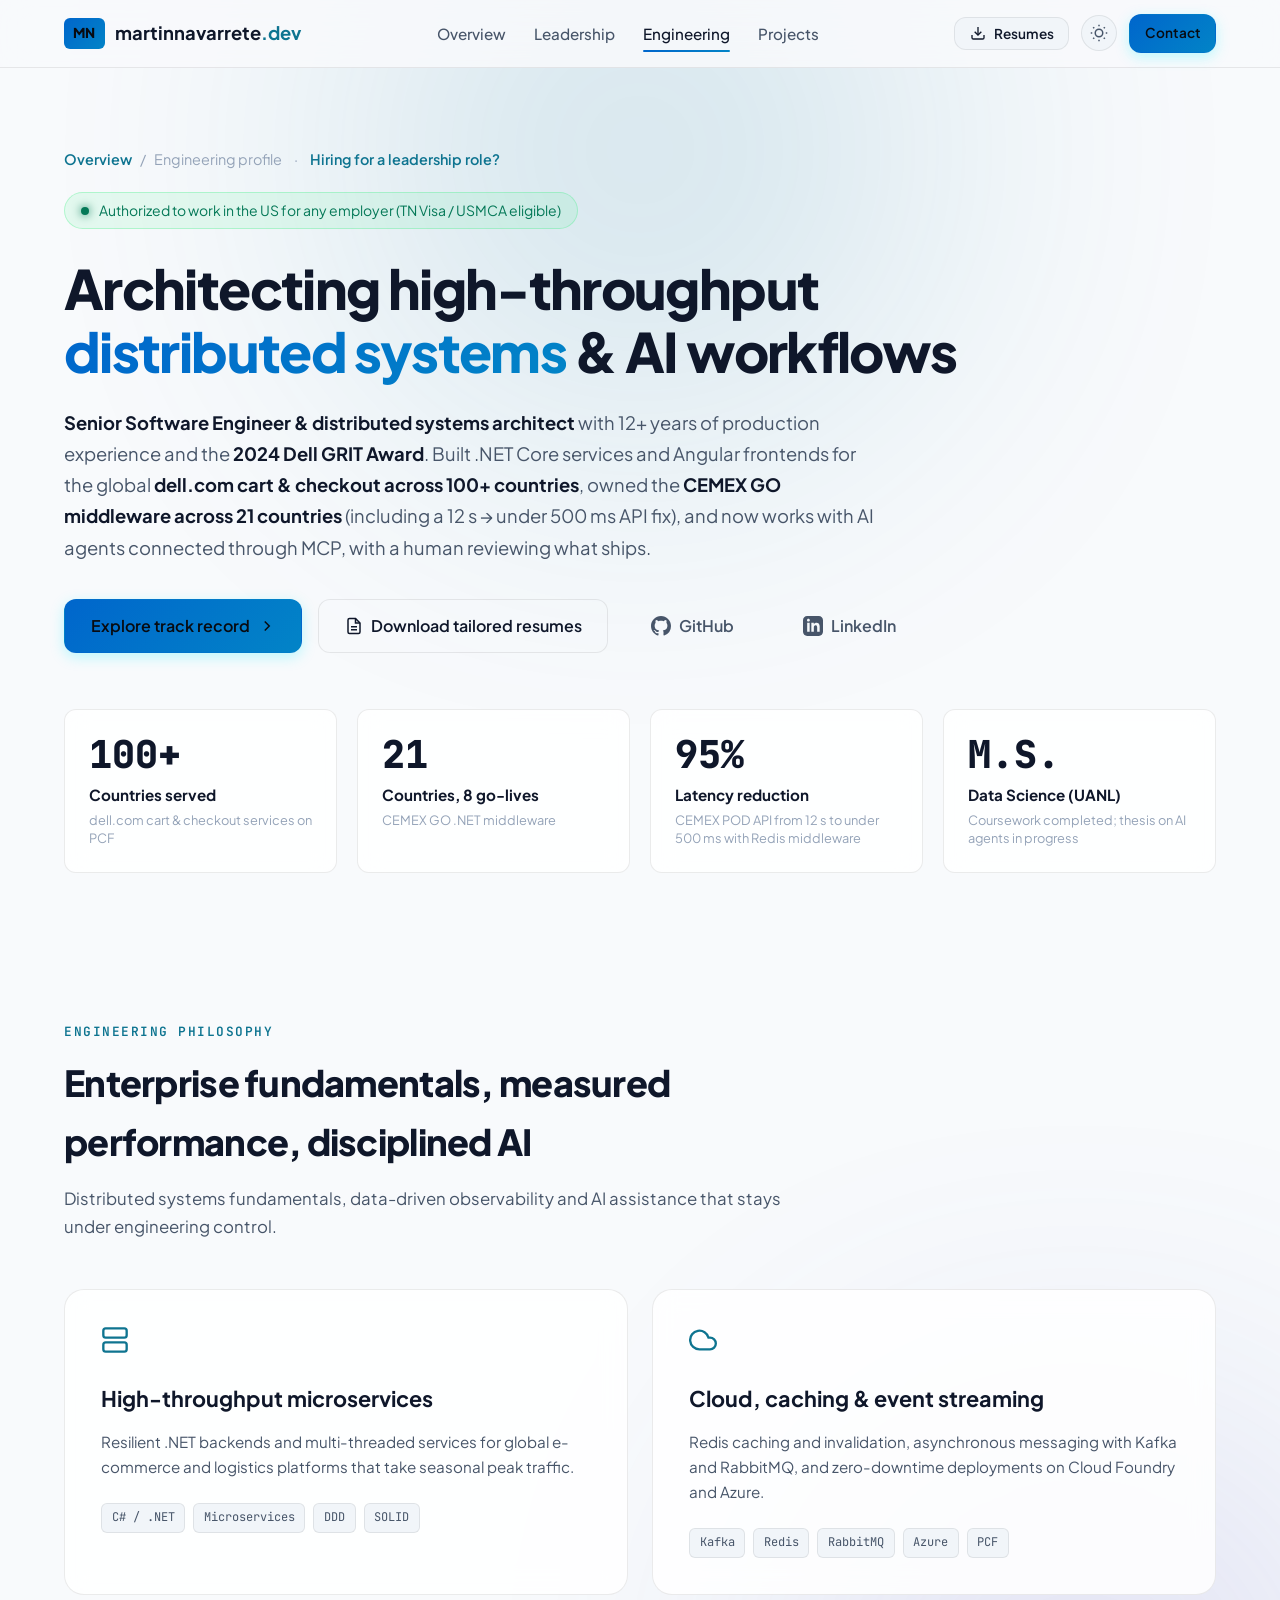
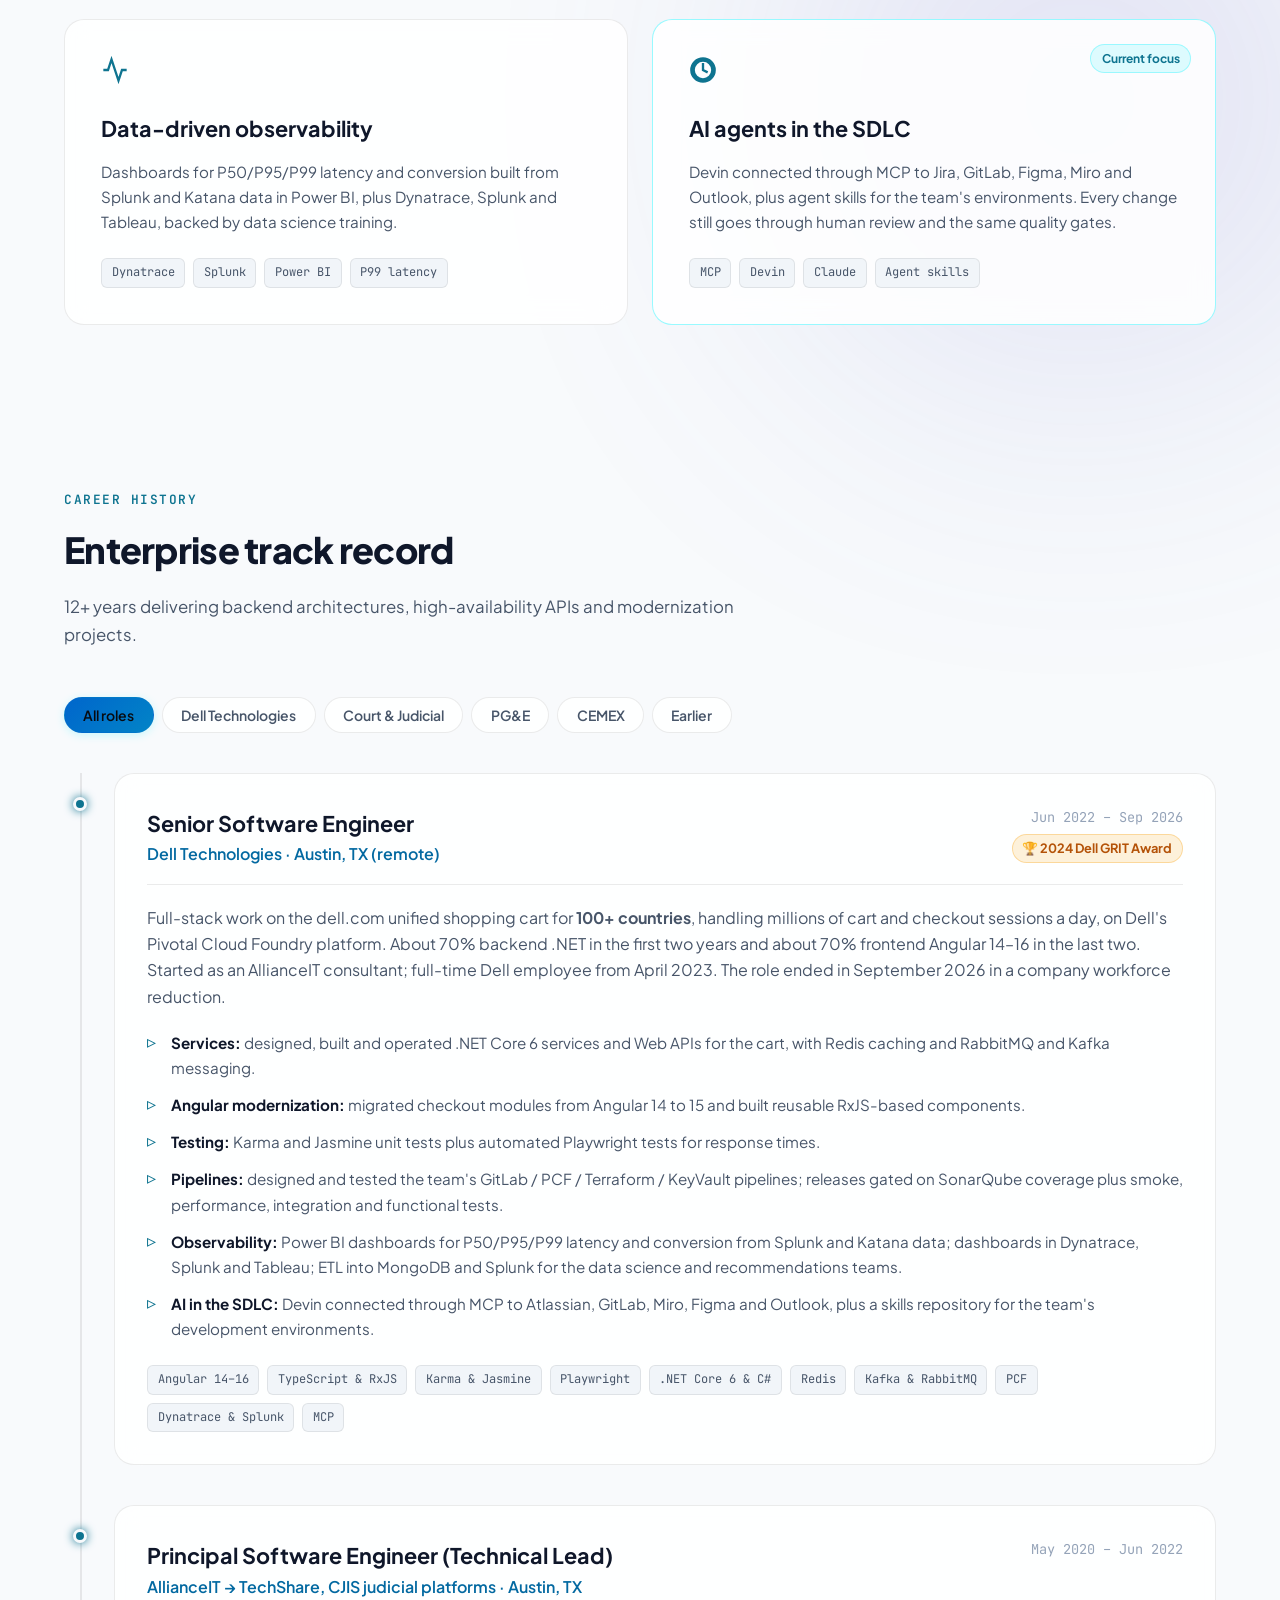
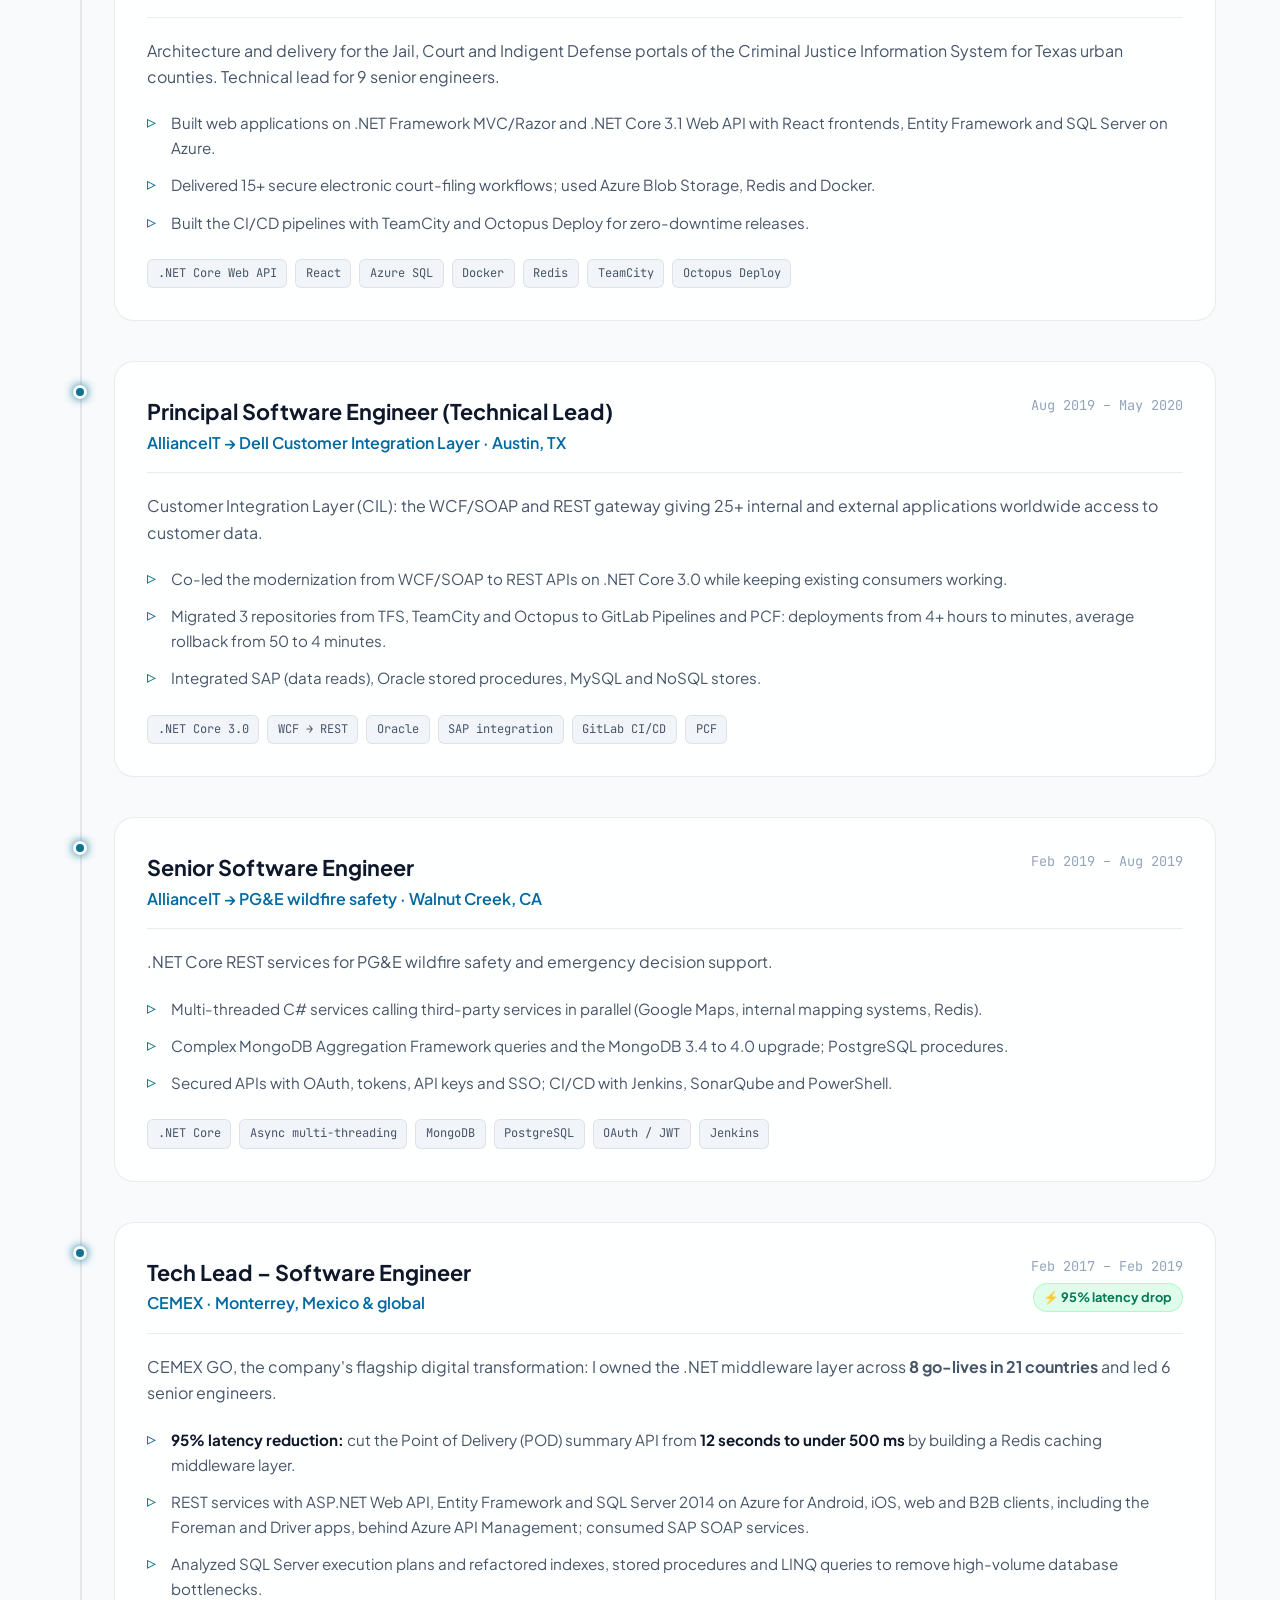
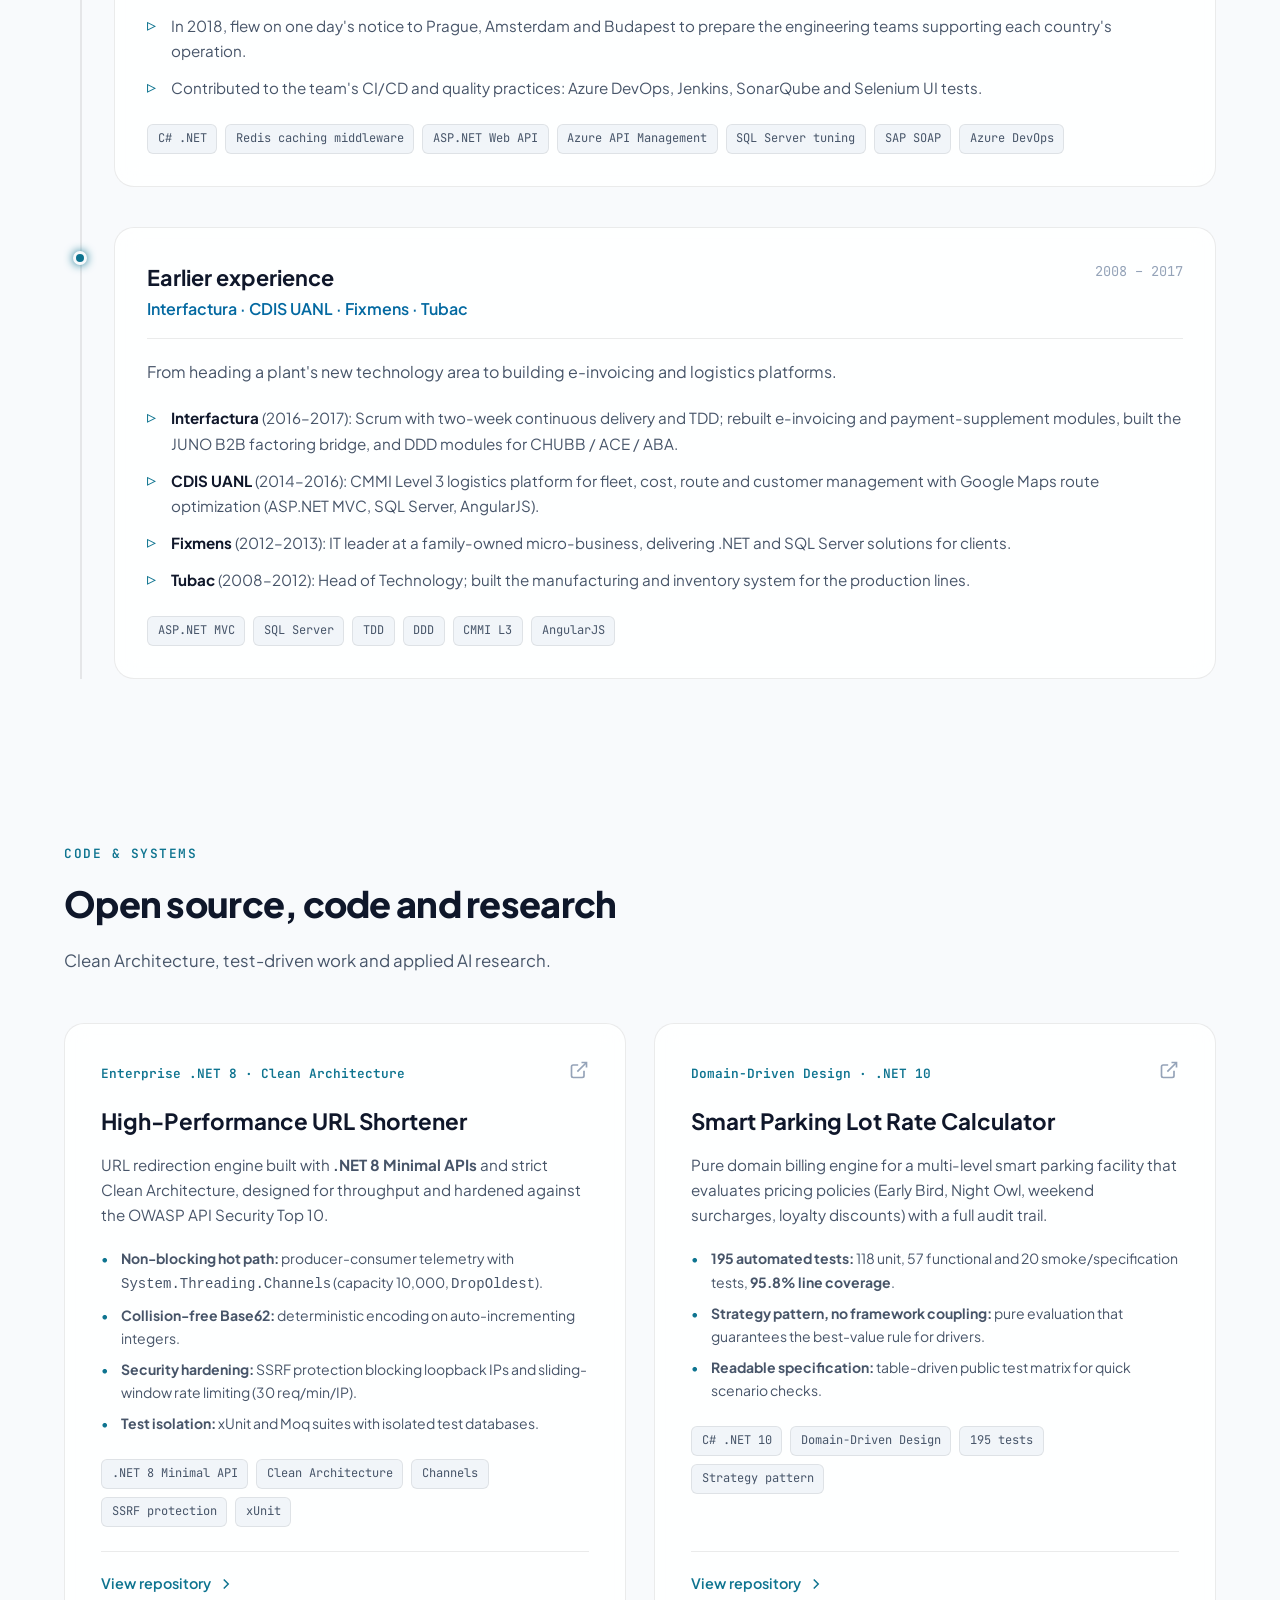
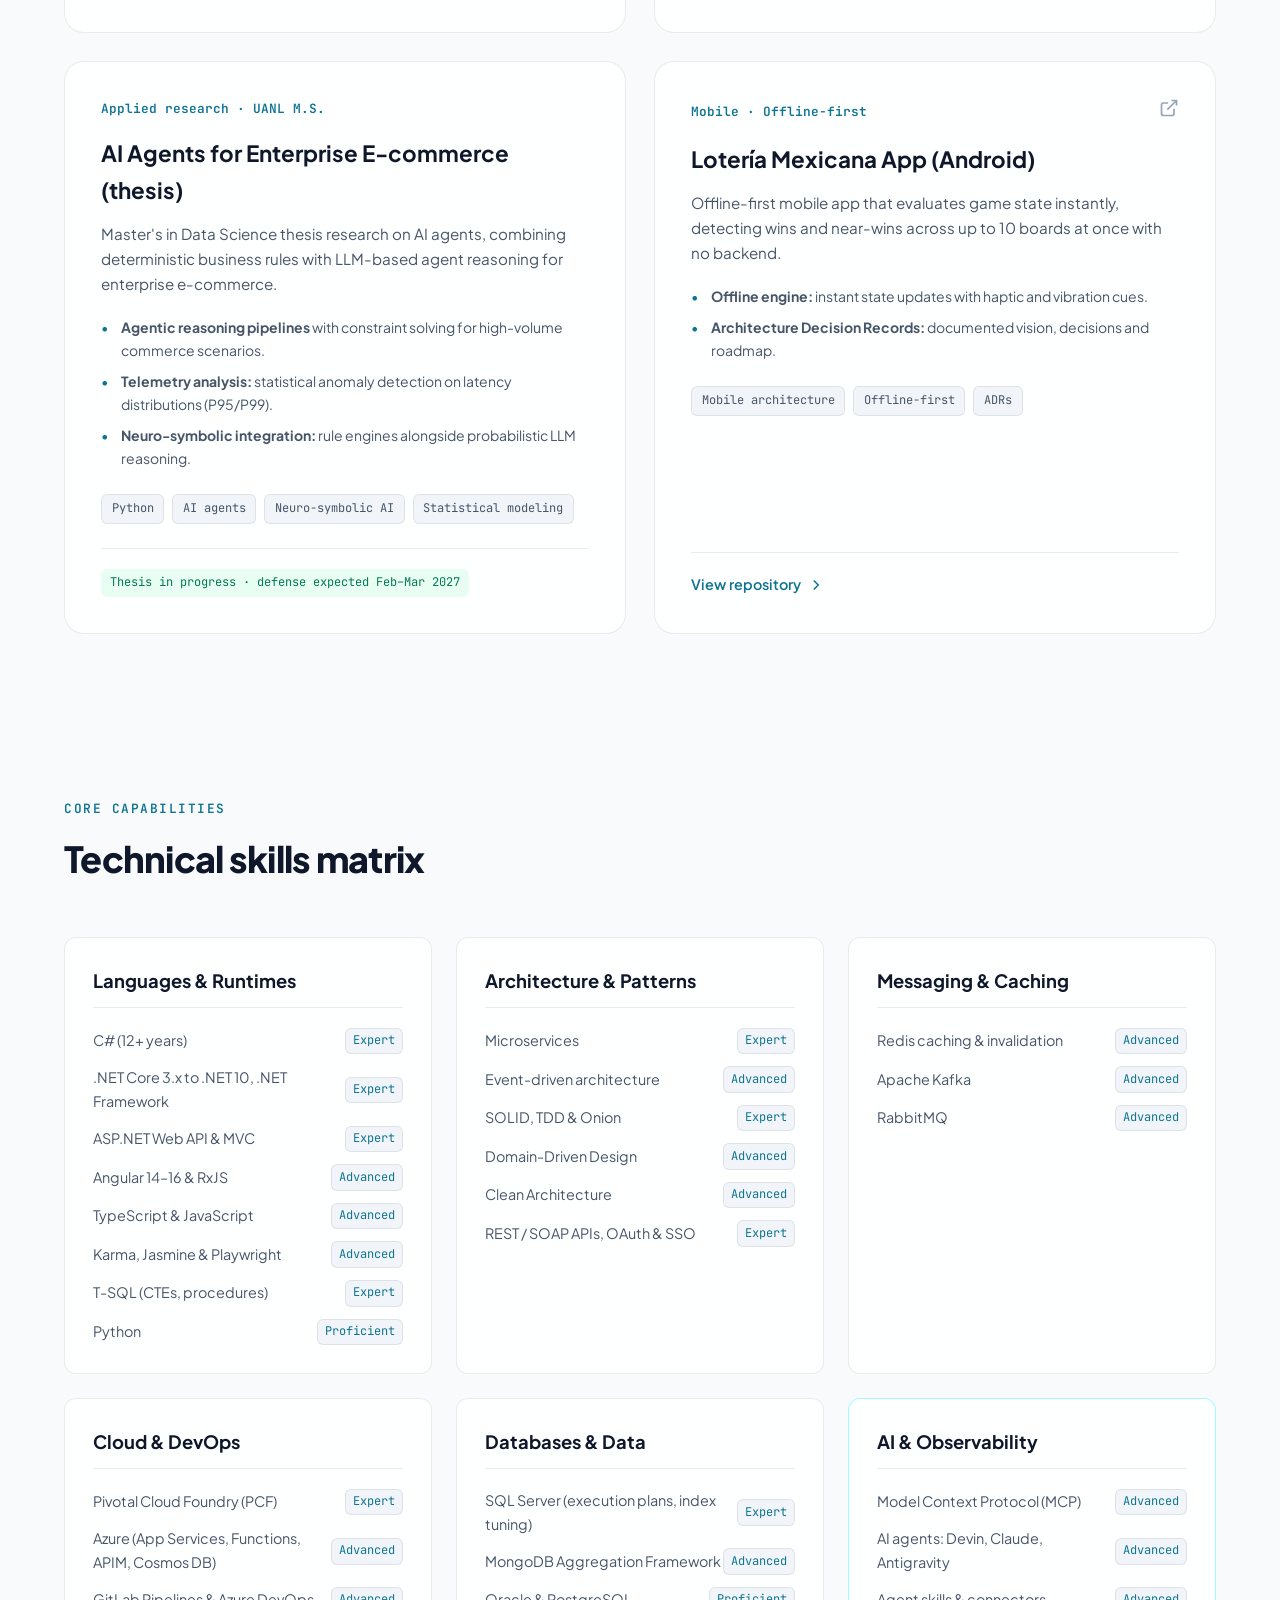
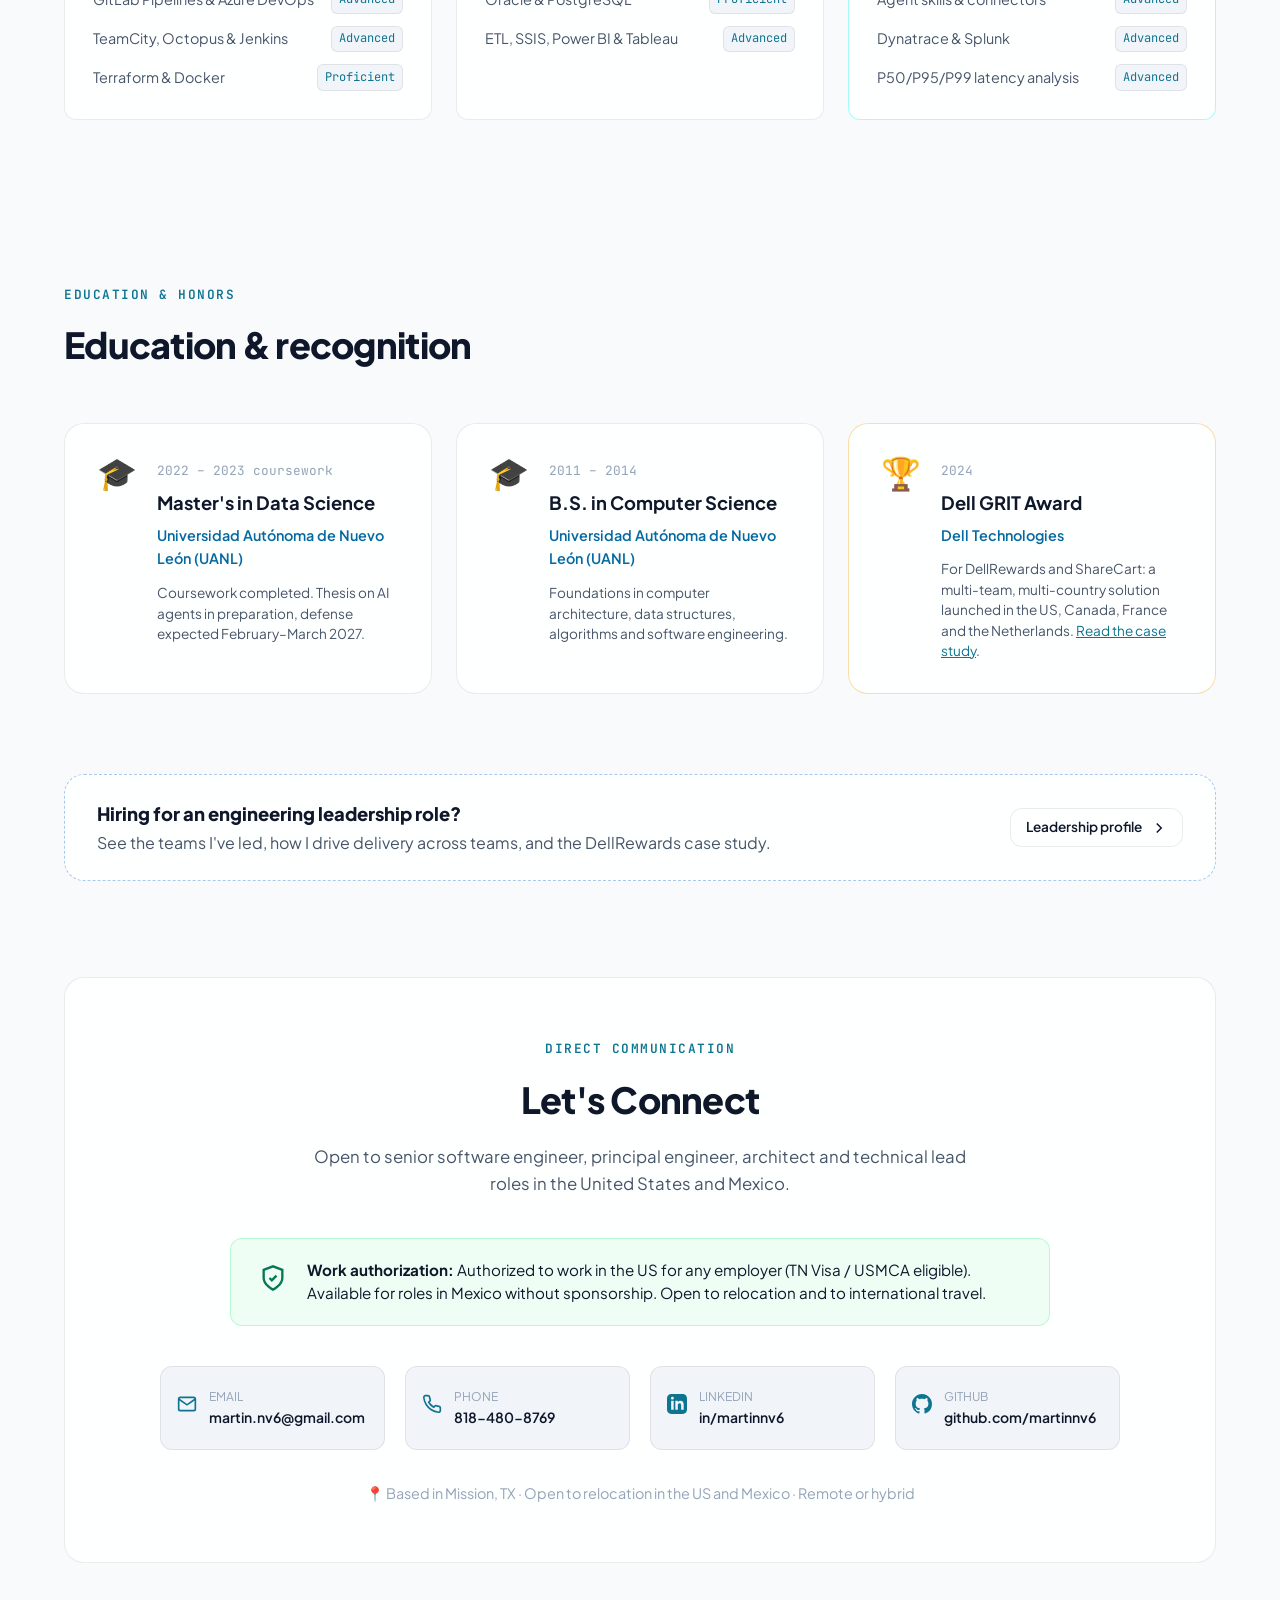
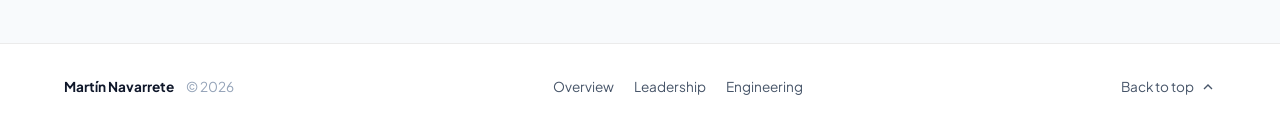
==== commit ea9739e9: "feat(site): restore confirmed CEMEX POD API result (12 s to under 500 ms, 95%) Co-Authored-By: Claud" ====
--- a/engineering/index.html
+++ b/engineering/index.html
@@ -84,7 +84,7 @@
         </h1>
 
         <p class="hero-subtitle">
-          <strong>Senior Software Engineer &amp; distributed systems architect</strong> with 12+ years of production experience and the <strong>2024 Dell GRIT Award</strong>. Built .NET Core services and Angular frontends for the global <strong>dell.com cart &amp; checkout across 100+ countries</strong>, owned the <strong>CEMEX GO middleware across 21 countries</strong>, and now works with AI agents connected through MCP, with a human reviewing what ships.
+          <strong>Senior Software Engineer &amp; distributed systems architect</strong> with 12+ years of production experience and the <strong>2024 Dell GRIT Award</strong>. Built .NET Core services and Angular frontends for the global <strong>dell.com cart &amp; checkout across 100+ countries</strong>, owned the <strong>CEMEX GO middleware across 21 countries</strong> (including a 12 s &rarr; under 500 ms API fix), and now works with AI agents connected through MCP, with a human reviewing what ships.
         </p>
 
         <div class="hero-cta-group">
@@ -106,9 +106,9 @@
             <div class="metric-sub">CEMEX GO .NET middleware</div>
           </div>
           <div class="metric-card">
-            <div class="metric-value">12+</div>
-            <div class="metric-label">Years of enterprise .NET</div>
-            <div class="metric-sub">Distributed systems, Redis, Kafka, RabbitMQ, SQL Server</div>
+            <div class="metric-value">95%</div>
+            <div class="metric-label">Latency reduction</div>
+            <div class="metric-sub">CEMEX POD API from 12 s to under 500 ms with Redis middleware</div>
           </div>
           <div class="metric-card">
             <div class="metric-value">M.S.</div>
@@ -283,17 +283,19 @@
                 </div>
                 <div class="role-meta">
                   <span class="role-date">Feb 2017 &ndash; Feb 2019</span>
+                  <span class="impact-tag">⚡ 95% latency drop</span>
                 </div>
               </div>
               <div class="card-body">
                 <p class="role-summary">CEMEX GO, the company's flagship digital transformation: I owned the .NET middleware layer across <strong>8 go-lives in 21 countries</strong> and led 6 senior engineers.</p>
                 <ul class="bullet-list">
+                  <li><strong>95% latency reduction:</strong> cut the Point of Delivery (POD) summary API from <strong>12 seconds to under 500 ms</strong> by building a Redis caching middleware layer.</li>
                   <li>REST services with ASP.NET Web API, Entity Framework and SQL Server 2014 on Azure for Android, iOS, web and B2B clients, including the Foreman and Driver apps, behind Azure API Management; consumed SAP SOAP services.</li>
                   <li>Analyzed SQL Server execution plans and refactored indexes, stored procedures and LINQ queries to remove high-volume database bottlenecks.</li>
                   <li>In 2018, flew on one day's notice to Prague, Amsterdam and Budapest to prepare the engineering teams supporting each country's operation.</li>
                   <li>Contributed to the team's CI/CD and quality practices: Azure DevOps, Jenkins, SonarQube and Selenium UI tests.</li>
                 </ul>
-                <div class="tech-pill-list"><span class="tech-pill">C# .NET</span><span class="tech-pill">ASP.NET Web API</span><span class="tech-pill">Azure API Management</span><span class="tech-pill">SQL Server tuning</span><span class="tech-pill">SAP SOAP</span><span class="tech-pill">Azure DevOps</span></div>
+                <div class="tech-pill-list"><span class="tech-pill">C# .NET</span><span class="tech-pill">Redis caching middleware</span><span class="tech-pill">ASP.NET Web API</span><span class="tech-pill">Azure API Management</span><span class="tech-pill">SQL Server tuning</span><span class="tech-pill">SAP SOAP</span><span class="tech-pill">Azure DevOps</span></div>
               </div>
             </div>
           </article>
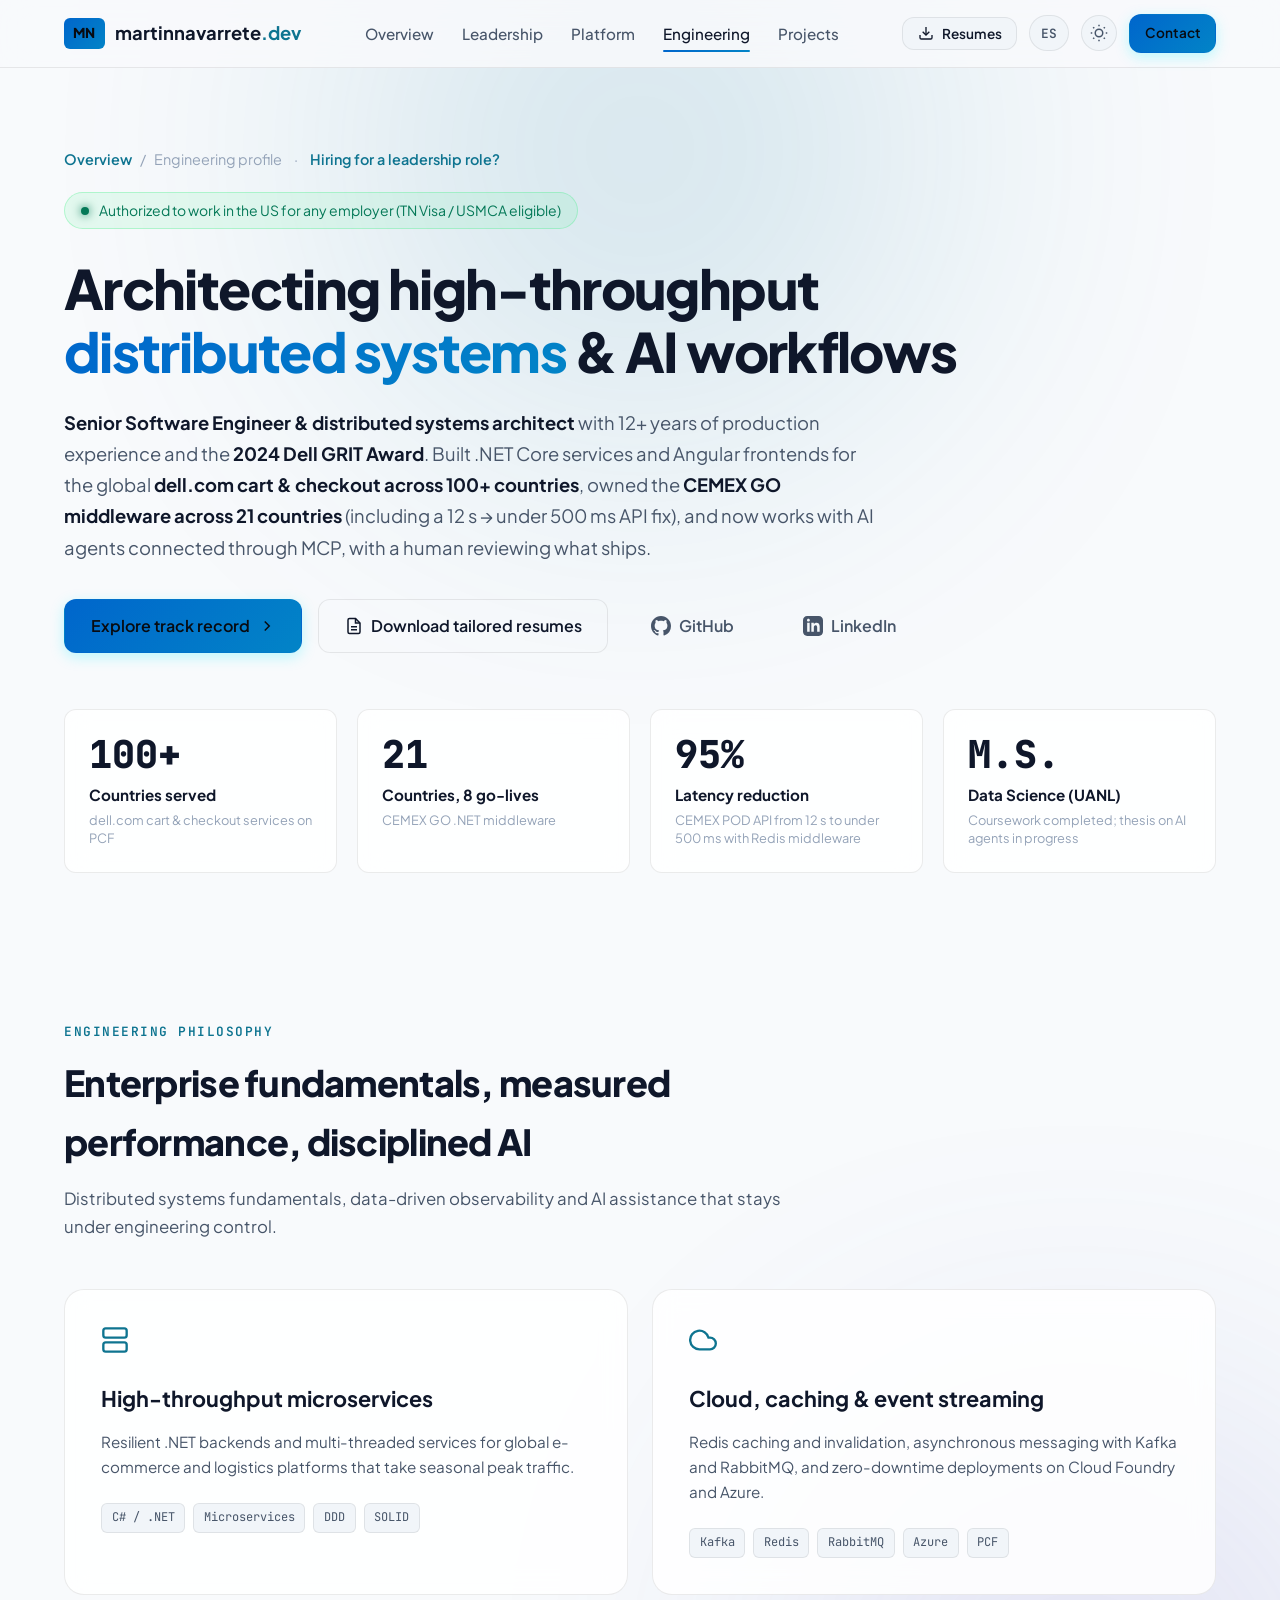
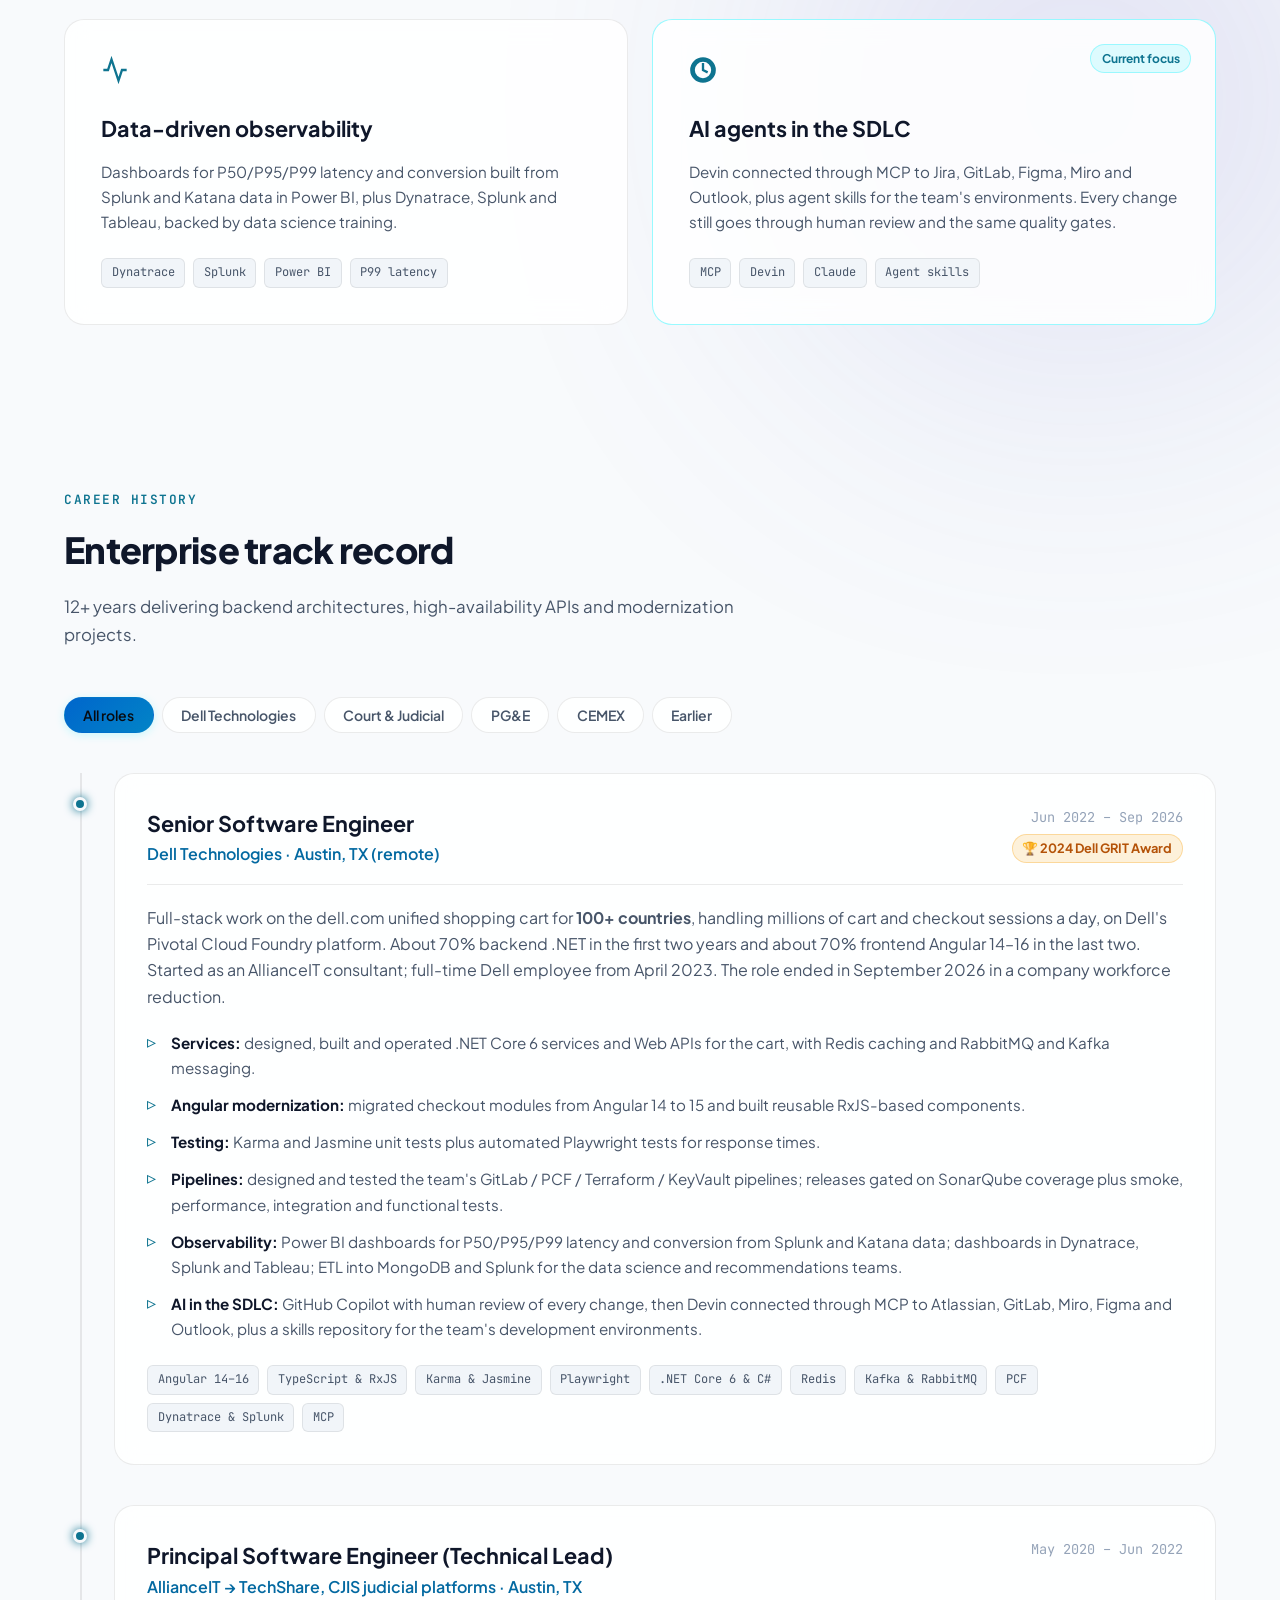
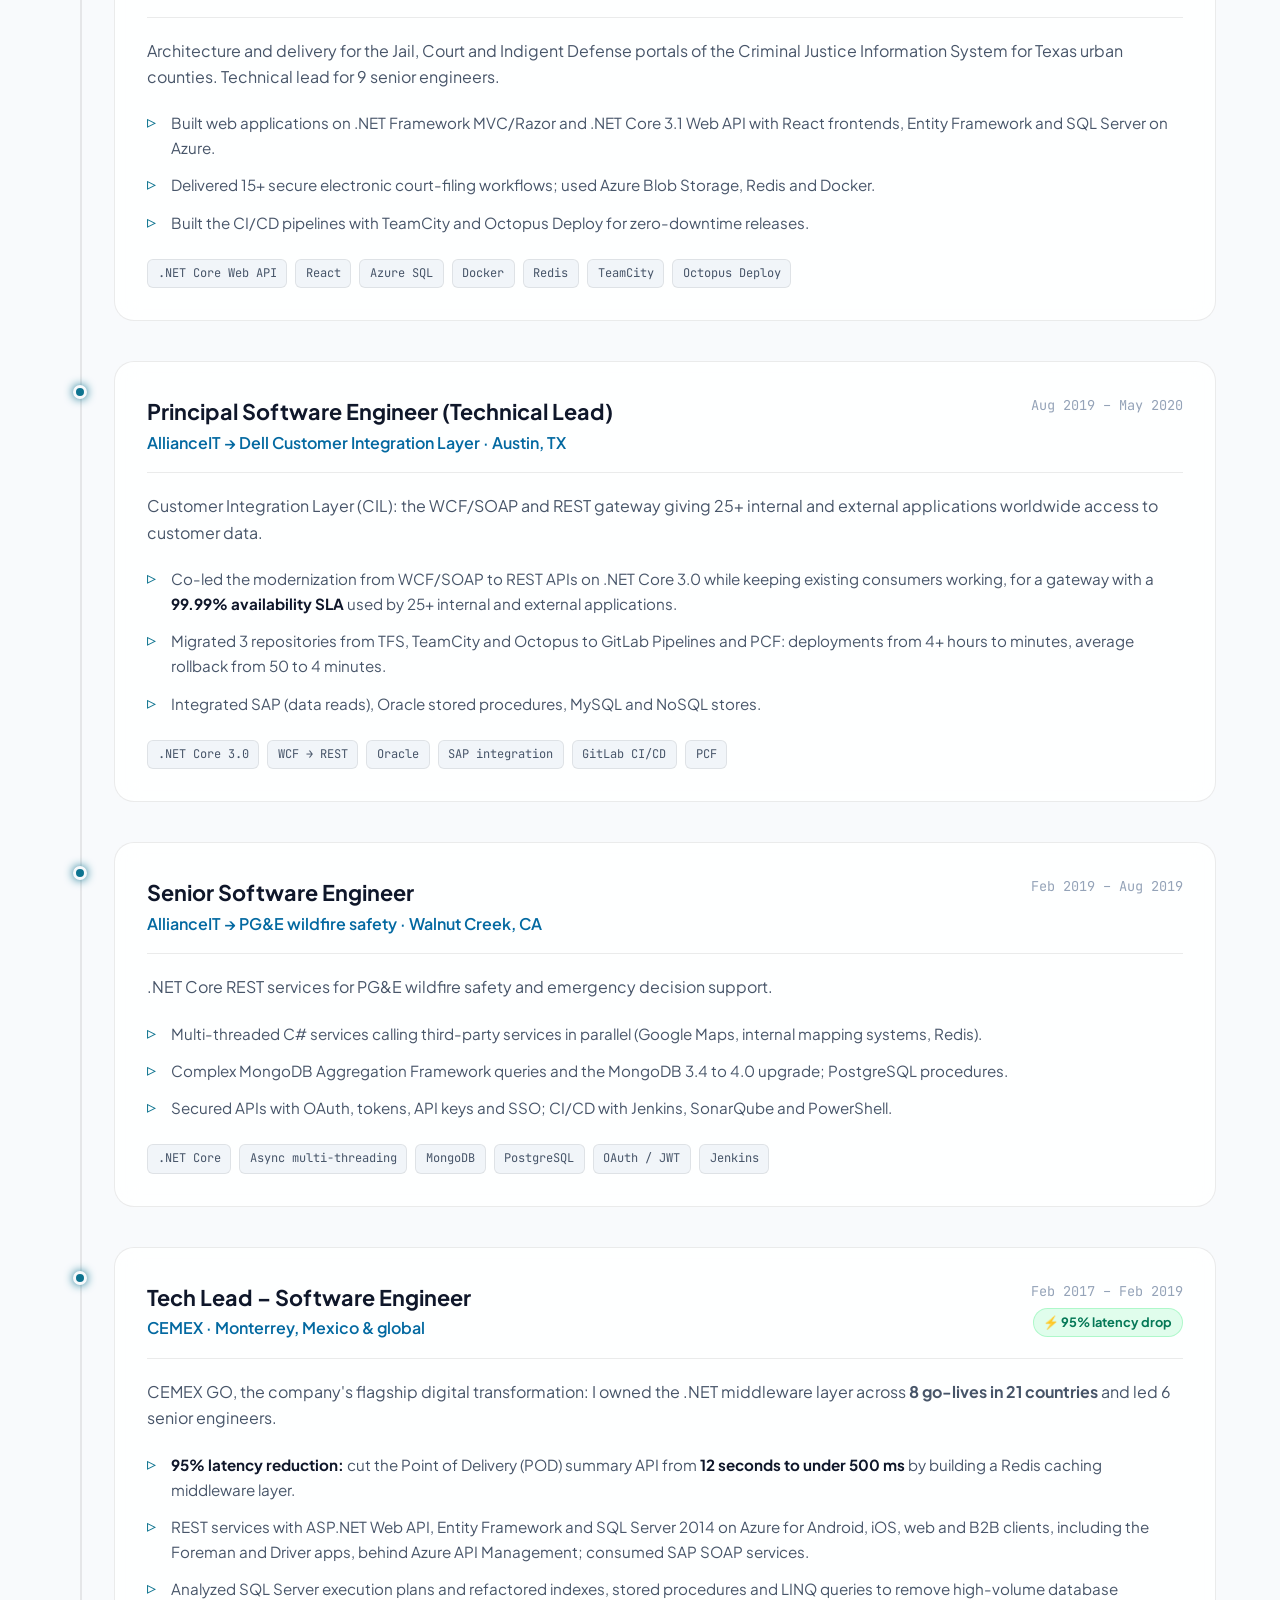
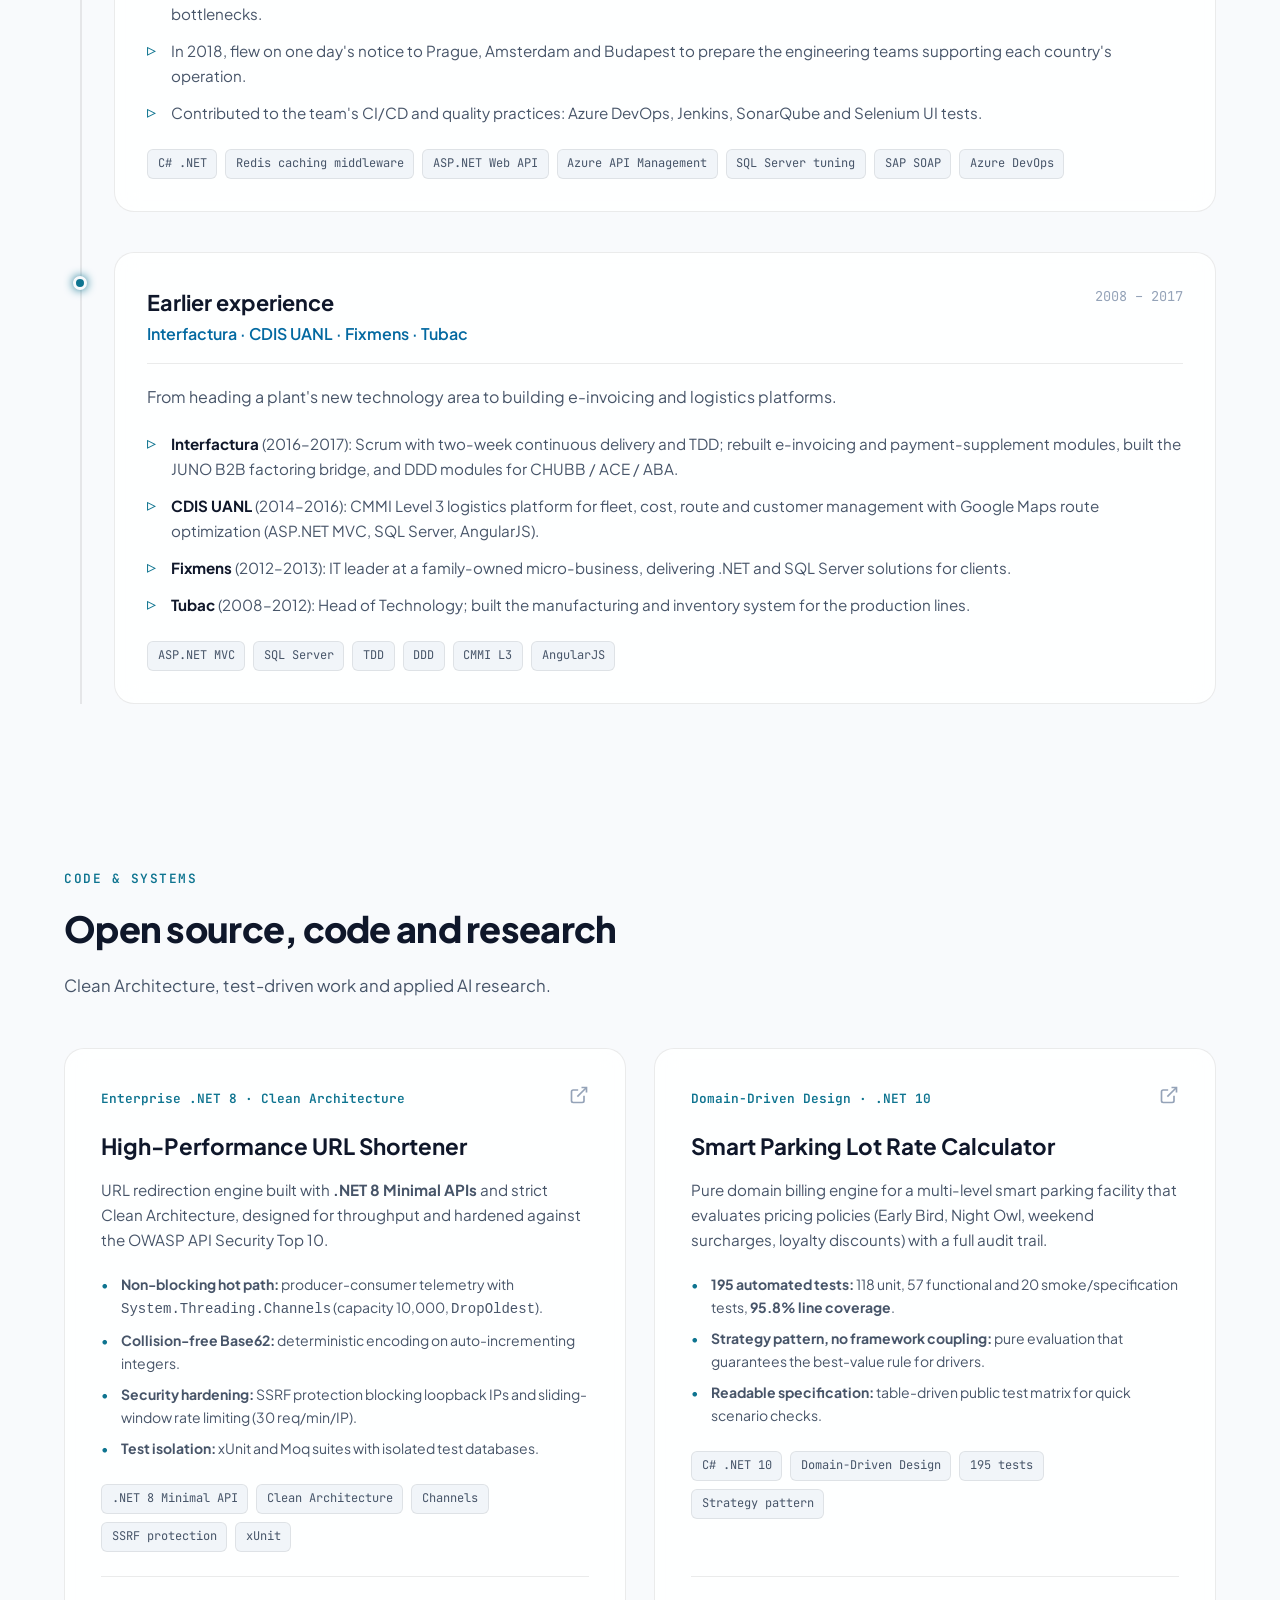
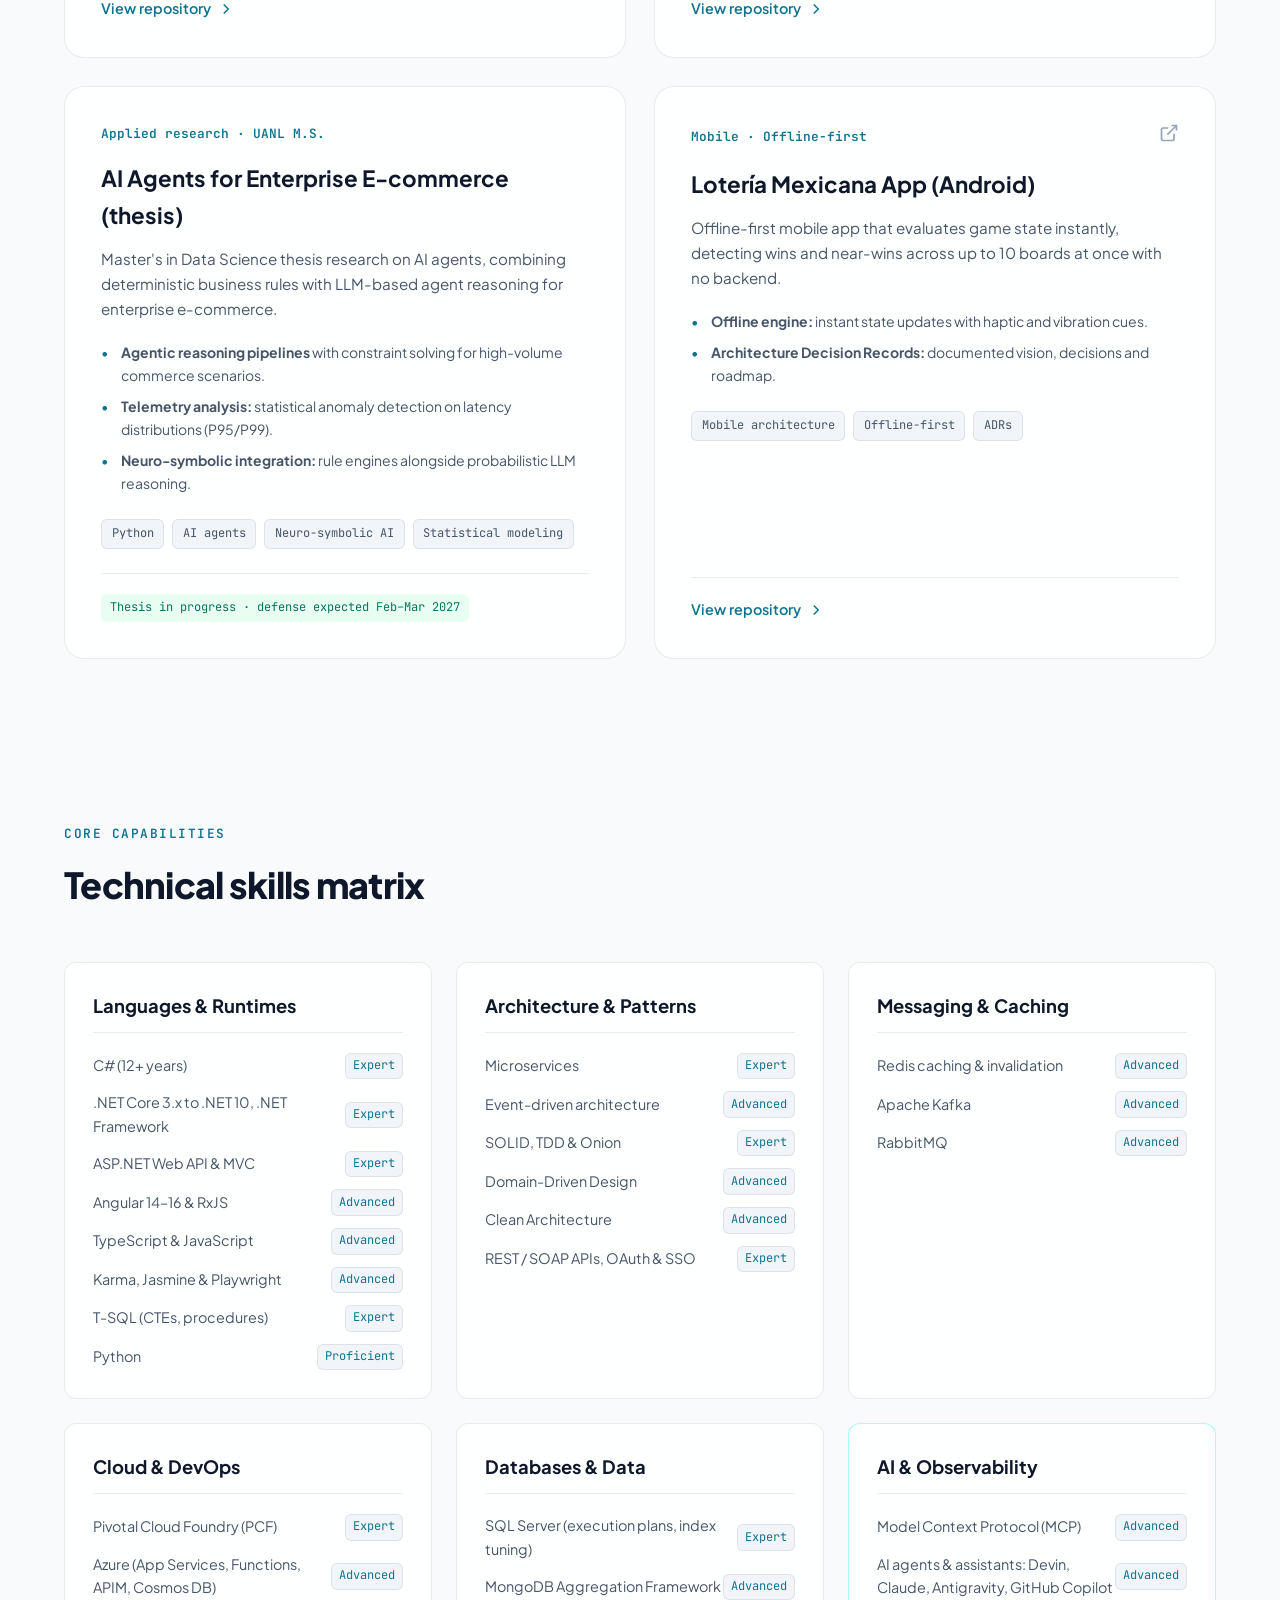
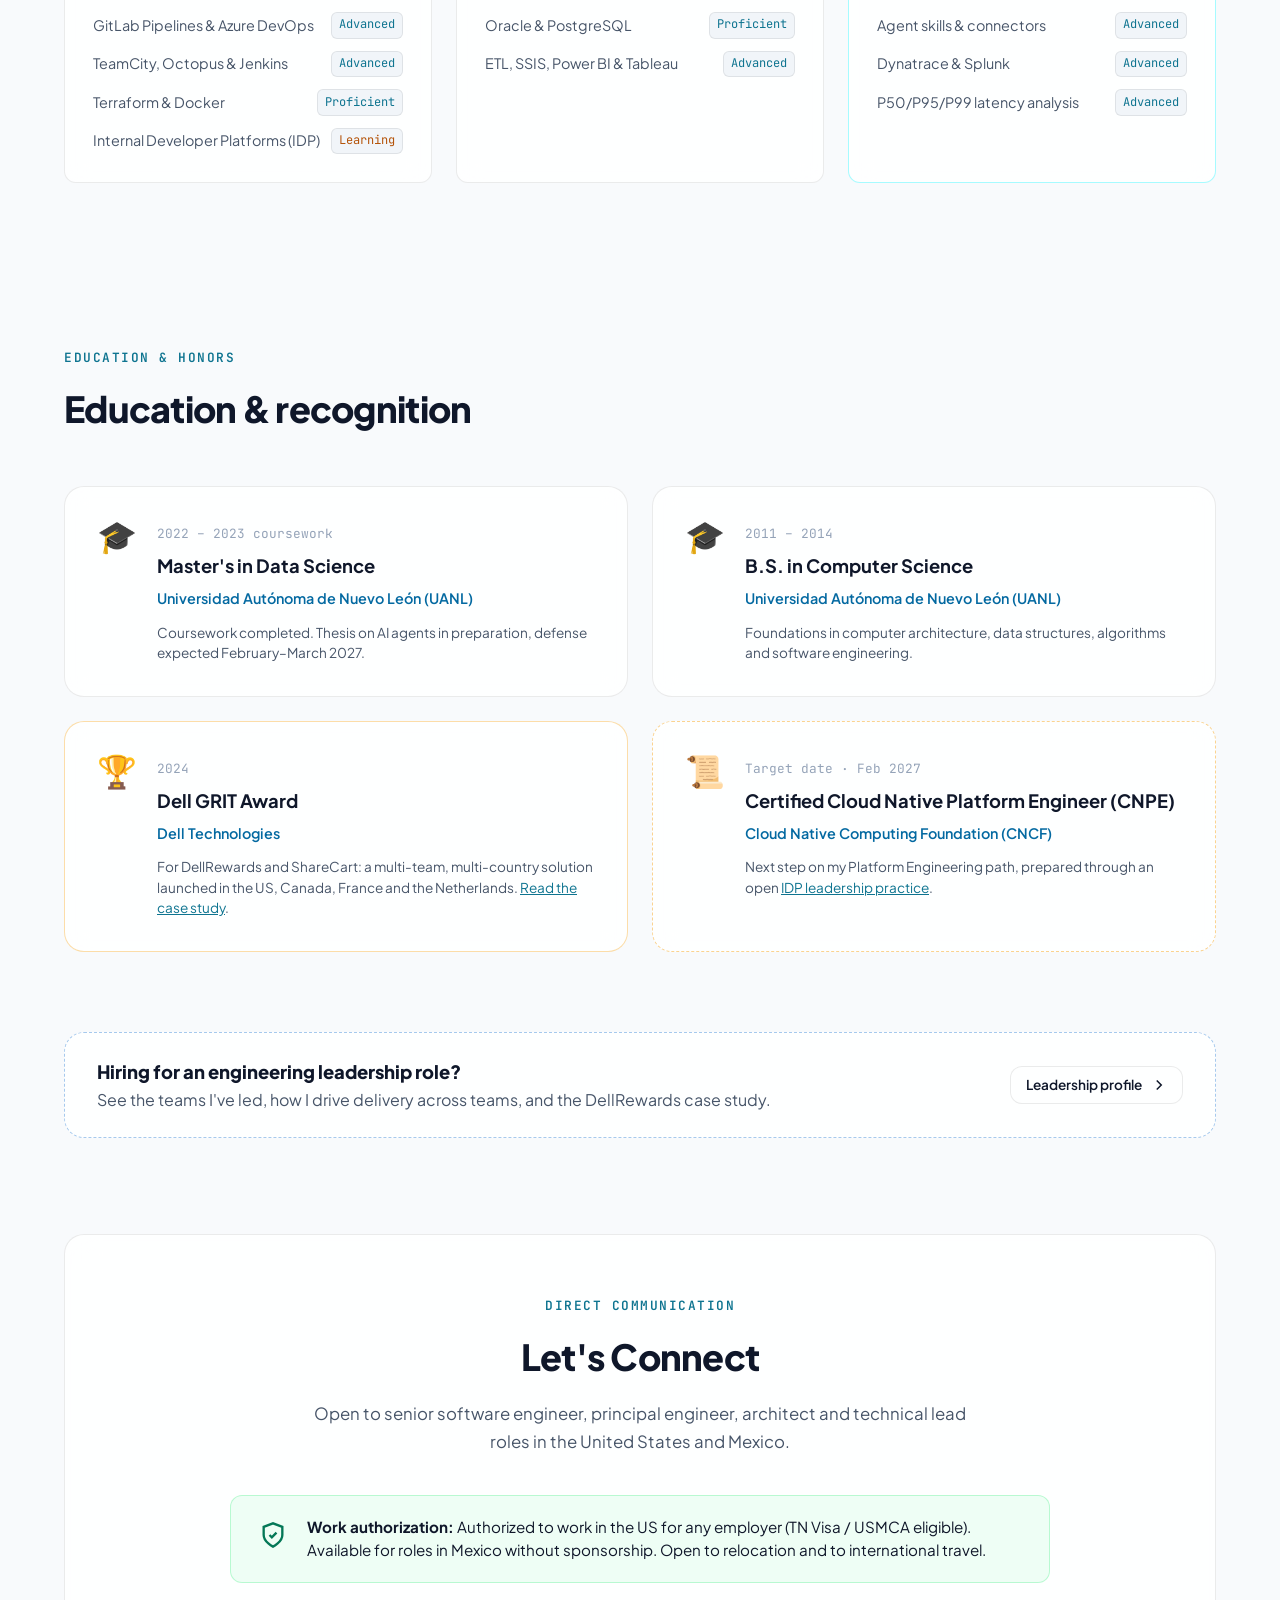
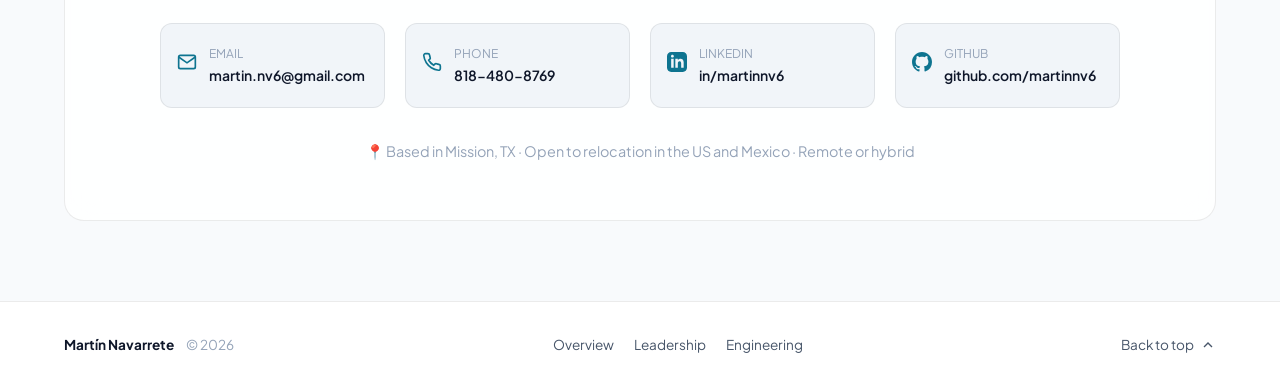
==== commit e8828b9c: "feat(site): Spanish on every page, Platform Engineering path, target roles Builds on the multi-page " ====
--- a/engineering/index.html
+++ b/engineering/index.html
@@ -14,16 +14,24 @@
   <meta property="og:url" content="https://martinnavarrete.dev/engineering/">
   <meta property="og:title" content="Software Engineering | Martín Navarrete">
   <meta property="og:description" content="Senior Software Engineer and architect: .NET Core microservices for dell.com cart and checkout (100+ countries), CEMEX GO middleware (21 countries), projects and skills.">
-  <meta name="twitter:card" content="summary">
+  <meta property="og:image" content="https://martinnavarrete.dev/assets/images/og-preview.png">
+  <meta property="og:image:width" content="1200">
+  <meta property="og:image:height" content="630">
+  <meta property="og:locale" content="en_US">
+  <meta property="og:locale:alternate" content="es_MX">
+  <meta name="twitter:card" content="summary_large_image">
   <meta name="twitter:title" content="Software Engineering | Martín Navarrete">
   <meta name="twitter:description" content="Senior Software Engineer and architect: .NET Core microservices for dell.com cart and checkout (100+ countries), CEMEX GO middleware (21 countries), projects and skills.">
 
   <!-- Apply the saved theme before first paint -->
-  <script>try{var t=localStorage.getItem('theme')||(matchMedia('(prefers-color-scheme: light)').matches?'light':'dark');document.documentElement.setAttribute('data-theme',t);}catch(e){}</script>
+  <!-- Language from ?lang= or the saved choice (the Spanish text itself is swapped in by /app.js) -->
+  <script>try{var t=localStorage.getItem('theme')||(matchMedia('(prefers-color-scheme: light)').matches?'light':'dark');document.documentElement.setAttribute('data-theme',t);}catch(e){}try{var q=new URLSearchParams(location.search).get('lang'),l=(q==='es'||q==='en')?q:localStorage.getItem('lang');if(l==='es')document.documentElement.setAttribute('lang','es');}catch(e){}</script>
 
   <link rel="preconnect" href="https://fonts.googleapis.com">
   <link rel="preconnect" href="https://fonts.gstatic.com" crossorigin>
   <link href="https://fonts.googleapis.com/css2?family=Plus+Jakarta+Sans:wght@300;400;500;600;700;800&family=JetBrains+Mono:wght@400;500;600&display=swap" rel="stylesheet">
+  <link rel="icon" href="data:image/svg+xml,%3Csvg xmlns='http://www.w3.org/2000/svg' viewBox='0 0 64 64'%3E%3Cdefs%3E%3ClinearGradient id='g' x1='0' y1='0' x2='1' y2='1'%3E%3Cstop offset='0' stop-color='%2300f2fe'/%3E%3Cstop offset='1' stop-color='%234facfe'/%3E%3C/linearGradient%3E%3C/defs%3E%3Crect width='64' height='64' rx='14' fill='url(%23g)'/%3E%3Ctext x='32' y='42' font-family='Arial,sans-serif' font-size='28' font-weight='800' text-anchor='middle' fill='%23080b11'%3EMN%3C/text%3E%3C/svg%3E">
+  <meta name="theme-color" content="#080b11">
   <link rel="stylesheet" href="/style.css">
 </head>
 <body data-page="engineering">
@@ -44,6 +52,7 @@
       <nav class="nav-menu" id="nav-menu" aria-label="Main Navigation">
         <a href="/" class="nav-link">Overview</a>
         <a href="/leadership/" class="nav-link">Leadership</a>
+        <a href="/leadership/#platform" class="nav-link">Platform</a>
         <a href="/engineering/" class="nav-link active" aria-current="page">Engineering</a>
         <a href="/engineering/#projects" class="nav-link">Projects</a>
       </nav>
@@ -53,6 +62,7 @@
           <svg class="icon" viewBox="0 0 24 24" width="16" height="16" fill="none" stroke="currentColor" stroke-width="2" aria-hidden="true"><path d="M21 15v4a2 2 0 0 1-2 2H5a2 2 0 0 1-2-2v-4"/><polyline points="7 10 12 15 17 10"/><line x1="12" y1="15" x2="12" y2="3"/></svg>
           <span>Resumes</span>
         </button>
+        <button class="lang-toggle" id="lang-toggle" type="button" lang="es" aria-label="Ver en español" title="Ver en español">ES</button>
         <button class="theme-toggle" id="theme-toggle" aria-label="Toggle light and dark theme" title="Toggle theme">
           <svg class="sun-icon" viewBox="0 0 24 24" width="18" height="18" fill="none" stroke="currentColor" stroke-width="2" aria-hidden="true"><circle cx="12" cy="12" r="5"/><line x1="12" y1="1" x2="12" y2="3"/><line x1="12" y1="21" x2="12" y2="23"/><line x1="4.22" y1="4.22" x2="5.64" y2="5.64"/><line x1="18.36" y1="18.36" x2="19.78" y2="19.78"/><line x1="1" y1="12" x2="3" y2="12"/><line x1="21" y1="12" x2="23" y2="12"/><line x1="4.22" y1="19.78" x2="5.64" y2="18.36"/><line x1="18.36" y1="5.64" x2="19.78" y2="4.22"/></svg>
           <svg class="moon-icon" viewBox="0 0 24 24" width="18" height="18" fill="none" stroke="currentColor" stroke-width="2" aria-hidden="true"><path d="M21 12.79A9 9 0 1 1 11.21 3 7 7 0 0 0 21 12.79z"/></svg>
@@ -168,13 +178,13 @@
           <h2 class="section-title">Enterprise track record</h2>
           <p class="section-description">12+ years delivering backend architectures, high-availability APIs and modernization projects.</p>
         </div>
-        <div class="filter-tabs" id="experience-filters" role="tablist" aria-label="Filter roles">
-          <button class="filter-btn active" data-filter="all" role="tab" aria-selected="true">All roles</button>
-          <button class="filter-btn" data-filter="dell" role="tab" aria-selected="false">Dell Technologies</button>
-          <button class="filter-btn" data-filter="judicial" role="tab" aria-selected="false">Court &amp; Judicial</button>
-          <button class="filter-btn" data-filter="pge" role="tab" aria-selected="false">PG&amp;E</button>
-          <button class="filter-btn" data-filter="cemex" role="tab" aria-selected="false">CEMEX</button>
-          <button class="filter-btn" data-filter="earlier" role="tab" aria-selected="false">Earlier</button>
+        <div class="filter-tabs" id="experience-filters" role="group" aria-label="Filter roles">
+          <button class="filter-btn active" data-filter="all" aria-pressed="true">All roles</button>
+          <button class="filter-btn" data-filter="dell" aria-pressed="false">Dell Technologies</button>
+          <button class="filter-btn" data-filter="judicial" aria-pressed="false">Court &amp; Judicial</button>
+          <button class="filter-btn" data-filter="pge" aria-pressed="false">PG&amp;E</button>
+          <button class="filter-btn" data-filter="cemex" aria-pressed="false">CEMEX</button>
+          <button class="filter-btn" data-filter="earlier" aria-pressed="false">Earlier</button>
         </div>
         <div class="timeline" id="experience-timeline">
           <article class="timeline-item" data-category="dell">
@@ -198,7 +208,7 @@
                   <li><strong>Testing:</strong> Karma and Jasmine unit tests plus automated Playwright tests for response times.</li>
                   <li><strong>Pipelines:</strong> designed and tested the team's GitLab / PCF / Terraform / KeyVault pipelines; releases gated on SonarQube coverage plus smoke, performance, integration and functional tests.</li>
                   <li><strong>Observability:</strong> Power BI dashboards for P50/P95/P99 latency and conversion from Splunk and Katana data; dashboards in Dynatrace, Splunk and Tableau; ETL into MongoDB and Splunk for the data science and recommendations teams.</li>
-                  <li><strong>AI in the SDLC:</strong> Devin connected through MCP to Atlassian, GitLab, Miro, Figma and Outlook, plus a skills repository for the team's development environments.</li>
+                  <li><strong>AI in the SDLC:</strong> GitHub Copilot with human review of every change, then Devin connected through MCP to Atlassian, GitLab, Miro, Figma and Outlook, plus a skills repository for the team's development environments.</li>
                 </ul>
                 <div class="tech-pill-list"><span class="tech-pill">Angular 14&ndash;16</span><span class="tech-pill">TypeScript &amp; RxJS</span><span class="tech-pill">Karma &amp; Jasmine</span><span class="tech-pill">Playwright</span><span class="tech-pill">.NET Core 6 &amp; C#</span><span class="tech-pill">Redis</span><span class="tech-pill">Kafka &amp; RabbitMQ</span><span class="tech-pill">PCF</span><span class="tech-pill">Dynatrace &amp; Splunk</span><span class="tech-pill">MCP</span></div>
               </div>
@@ -242,7 +252,7 @@
               <div class="card-body">
                 <p class="role-summary">Customer Integration Layer (CIL): the WCF/SOAP and REST gateway giving 25+ internal and external applications worldwide access to customer data.</p>
                 <ul class="bullet-list">
-                  <li>Co-led the modernization from WCF/SOAP to REST APIs on .NET Core 3.0 while keeping existing consumers working.</li>
+                  <li>Co-led the modernization from WCF/SOAP to REST APIs on .NET Core 3.0 while keeping existing consumers working, for a gateway with a <strong>99.99% availability SLA</strong> used by 25+ internal and external applications.</li>
                   <li>Migrated 3 repositories from TFS, TeamCity and Octopus to GitLab Pipelines and PCF: deployments from 4+ hours to minutes, average rollback from 50 to 4 minutes.</li>
                   <li>Integrated SAP (data reads), Oracle stored procedures, MySQL and NoSQL stores.</li>
                 </ul>
@@ -456,6 +466,7 @@
               <li><span class="skill-name">GitLab Pipelines &amp; Azure DevOps</span><span class="skill-tag">Advanced</span></li>
               <li><span class="skill-name">TeamCity, Octopus &amp; Jenkins</span><span class="skill-tag">Advanced</span></li>
               <li><span class="skill-name">Terraform &amp; Docker</span><span class="skill-tag">Proficient</span></li>
+              <li><span class="skill-name">Internal Developer Platforms (IDP)</span><span class="skill-tag skill-tag-learning">Learning</span></li>
             </ul>
           </div>
           <div class="skill-group">
@@ -471,7 +482,7 @@
             <h3 class="skill-group-title">AI &amp; Observability</h3>
             <ul class="skill-items">
               <li><span class="skill-name">Model Context Protocol (MCP)</span><span class="skill-tag">Advanced</span></li>
-              <li><span class="skill-name">AI agents: Devin, Claude, Antigravity</span><span class="skill-tag">Advanced</span></li>
+              <li><span class="skill-name">AI agents &amp; assistants: Devin, Claude, Antigravity, GitHub Copilot</span><span class="skill-tag">Advanced</span></li>
               <li><span class="skill-name">Agent skills &amp; connectors</span><span class="skill-tag">Advanced</span></li>
               <li><span class="skill-name">Dynatrace &amp; Splunk</span><span class="skill-tag">Advanced</span></li>
               <li><span class="skill-name">P50/P95/P99 latency analysis</span><span class="skill-tag">Advanced</span></li>
@@ -514,6 +525,15 @@
               <h3 class="edu-degree">Dell GRIT Award</h3>
               <div class="edu-school">Dell Technologies</div>
               <p class="edu-description">For DellRewards and ShareCart: a multi-team, multi-country solution launched in the US, Canada, France and the Netherlands. <a href="/leadership/#case-study">Read the case study</a>.</p>
+            </div>
+          </div>
+          <div class="education-card cert-card">
+            <div class="edu-icon" aria-hidden="true">📜</div>
+            <div>
+              <span class="edu-date">Target date &middot; Feb 2027</span>
+              <h3 class="edu-degree">Certified Cloud Native Platform Engineer (CNPE)</h3>
+              <div class="edu-school">Cloud Native Computing Foundation (CNCF)</div>
+              <p class="edu-description">Next step on my Platform Engineering path, prepared through an open <a href="/leadership/#platform">IDP leadership practice</a>.</p>
             </div>
           </div>
         </div>
@@ -662,6 +682,7 @@
     </div>
   </dialog>
 
+  <script src="/i18n.js"></script>
   <script src="/app.js"></script>
 </body>
 </html>
--- a/style.css
+++ b/style.css
@@ -1664,3 +1664,363 @@
     margin-top: 0.45rem;
   }
 }
+
+/* ==========================================================================
+   Language toggle, target roles, leadership evidence, platform path
+   ========================================================================== */
+.lang-toggle {
+  background: var(--bg-tertiary);
+  border: 1px solid var(--border-subtle);
+  color: var(--text-secondary);
+  height: 36px;
+  min-width: 40px;
+  padding: 0 0.6rem;
+  border-radius: var(--radius-full);
+  font-family: var(--font-mono);
+  font-weight: 600;
+  font-size: 0.8rem;
+  letter-spacing: 0.5px;
+  cursor: pointer;
+  transition: all var(--transition-fast);
+}
+.lang-toggle:hover {
+  color: var(--text-primary);
+  border-color: var(--border-hover);
+}
+
+/* Target roles (overview) */
+.roles-grid {
+  display: grid;
+  grid-template-columns: repeat(2, 1fr);
+  gap: 1.5rem;
+}
+.role-col {
+  display: flex;
+  flex-direction: column;
+  gap: 1rem;
+  background: var(--bg-card);
+  border: 1px solid var(--border-subtle);
+  border-top: 4px solid var(--accent-cyan);
+  border-radius: var(--radius-lg);
+  padding: 1.75rem 2rem;
+  text-decoration: none;
+  color: var(--text-primary);
+  transition: transform var(--transition-normal), border-color var(--transition-normal);
+}
+.role-col:hover {
+  transform: translateY(-3px);
+  border-color: var(--border-hover);
+}
+.role-col-lead {
+  border-top-color: var(--accent-amber);
+}
+.role-col-tag {
+  font-family: var(--font-mono);
+  font-size: 0.8rem;
+  font-weight: 600;
+  text-transform: uppercase;
+  letter-spacing: 1.2px;
+  color: var(--accent-cyan);
+}
+.role-col-cta {
+  font-weight: 600;
+  font-size: 0.9rem;
+  color: var(--accent-cyan);
+}
+.role-col-lead .role-col-tag,
+.role-col-lead .role-col-cta,
+.role-col-lead .role-list li::before {
+  color: var(--accent-amber);
+}
+.role-list {
+  list-style: none;
+  display: flex;
+  flex-direction: column;
+  gap: 0.55rem;
+  flex: 1;
+}
+.role-list li {
+  position: relative;
+  padding-left: 1.25rem;
+  color: var(--text-secondary);
+  font-size: 0.95rem;
+}
+.role-list li::before {
+  content: "▹";
+  position: absolute;
+  left: 0;
+  color: var(--accent-cyan);
+}
+.role-list li.role-primary {
+  color: var(--text-primary);
+  font-size: 1.15rem;
+  font-weight: 800;
+}
+.looking-strong {
+  color: var(--text-primary);
+}
+
+/* Leadership: more evidence */
+.lead-metrics {
+  display: grid;
+  grid-template-columns: repeat(4, 1fr);
+  gap: 1rem;
+  margin-bottom: 1.75rem;
+}
+.lead-metric {
+  background: var(--bg-card);
+  border: 1px solid var(--border-subtle);
+  border-left: 3px solid var(--accent-amber);
+  border-radius: var(--radius-md);
+  padding: 1.15rem 1.25rem;
+}
+.lead-metric-value {
+  font-family: var(--font-mono);
+  font-size: 1.35rem;
+  font-weight: 700;
+  line-height: 1.2;
+  margin-bottom: 0.35rem;
+  color: var(--text-primary);
+}
+.lead-metric-label {
+  font-size: 0.82rem;
+  line-height: 1.45;
+  color: var(--text-secondary);
+}
+.lead-stories {
+  display: grid;
+  grid-template-columns: repeat(2, 1fr);
+  gap: 1.25rem;
+}
+.lead-story {
+  background: var(--bg-card);
+  border: 1px solid var(--border-subtle);
+  border-radius: var(--radius-lg);
+  padding: 1.5rem 1.6rem;
+}
+.lead-story-ctx {
+  font-family: var(--font-mono);
+  font-size: 0.75rem;
+  font-weight: 600;
+  color: var(--accent-amber);
+}
+.lead-story-title {
+  font-size: 1.15rem;
+  font-weight: 700;
+  margin: 0.4rem 0 0.6rem;
+}
+.lead-story p {
+  color: var(--text-secondary);
+  font-size: 0.92rem;
+  line-height: 1.6;
+}
+
+/* Leadership: seven-step approach */
+.method-block {
+  background: var(--bg-card);
+  border: 1px solid var(--border-subtle);
+  border-top: 3px solid var(--accent-amber);
+  border-radius: var(--radius-lg);
+  padding: 2rem;
+}
+.method-title {
+  font-size: 1.5rem;
+  font-weight: 800;
+  margin-bottom: 1.5rem;
+}
+.method-steps {
+  list-style: none;
+  counter-reset: step;
+  display: grid;
+  grid-template-columns: repeat(7, 1fr);
+  gap: 0.9rem;
+}
+.method-steps li {
+  counter-increment: step;
+  display: flex;
+  flex-direction: column;
+  gap: 0.35rem;
+}
+.method-steps li::before {
+  content: counter(step);
+  display: inline-flex;
+  align-items: center;
+  justify-content: center;
+  width: 28px;
+  height: 28px;
+  border-radius: 50%;
+  background: var(--accent-amber);
+  color: var(--bg-primary);
+  font-family: var(--font-mono);
+  font-weight: 700;
+  font-size: 0.85rem;
+}
+.method-steps strong {
+  font-size: 0.9rem;
+  line-height: 1.3;
+  color: var(--text-primary);
+}
+.method-steps span {
+  font-size: 0.8rem;
+  line-height: 1.45;
+  color: var(--text-secondary);
+}
+
+/* Leadership: platform engineering path */
+.platform-grid {
+  display: grid;
+  grid-template-columns: 1.4fr 1fr;
+  gap: 1.75rem;
+  align-items: start;
+}
+.badge-progress {
+  font-family: var(--font-mono);
+  font-size: 0.75rem;
+  color: var(--accent-amber);
+  background: rgba(245, 158, 11, 0.12);
+  border: 1px solid rgba(245, 158, 11, 0.3);
+  padding: 0.25rem 0.55rem;
+  border-radius: var(--radius-sm);
+}
+.platform-roadmap {
+  background: var(--bg-card);
+  border: 1px solid var(--border-subtle);
+  border-radius: var(--radius-lg);
+  padding: 2rem;
+}
+.roadmap-title {
+  font-size: 1.15rem;
+  font-weight: 700;
+  margin-bottom: 1.5rem;
+  padding-bottom: 0.65rem;
+  border-bottom: 1px solid var(--border-subtle);
+}
+.roadmap-list {
+  list-style: none;
+  border-left: 2px solid var(--border-subtle);
+  margin-left: 0.4rem;
+  padding-left: 1.5rem;
+  display: flex;
+  flex-direction: column;
+  gap: 1.75rem;
+}
+.roadmap-step {
+  position: relative;
+  display: flex;
+  flex-direction: column;
+  gap: 0.3rem;
+}
+.roadmap-step::before {
+  content: "";
+  position: absolute;
+  left: calc(-1.5rem - 7px);
+  top: 0.3rem;
+  width: 12px;
+  height: 12px;
+  border-radius: 50%;
+  background: var(--bg-primary);
+  border: 2px solid var(--text-muted);
+}
+.roadmap-step.done::before {
+  background: var(--accent-green);
+  border-color: var(--accent-green);
+}
+.roadmap-step.current::before {
+  background: var(--accent-cyan);
+  border-color: var(--accent-cyan);
+  box-shadow: 0 0 10px var(--accent-cyan);
+}
+.roadmap-step.next::before {
+  border-color: var(--accent-amber);
+}
+.roadmap-when {
+  font-family: var(--font-mono);
+  font-size: 0.8rem;
+  font-weight: 600;
+  color: var(--accent-cyan);
+}
+.roadmap-what {
+  font-size: 0.9rem;
+  line-height: 1.55;
+  color: var(--text-secondary);
+}
+.roadmap-what strong {
+  color: var(--text-primary);
+}
+.education-card.cert-card {
+  border-style: dashed;
+  border-color: rgba(245, 158, 11, 0.45);
+}
+.skill-tag.skill-tag-learning {
+  color: var(--accent-amber);
+}
+
+/* Four education cards now (CNPE added): two per row */
+.education-grid { grid-template-columns: repeat(2, 1fr); }
+
+@media (max-width: 1024px) {
+  .lead-metrics { grid-template-columns: repeat(2, 1fr); }
+  .method-steps { grid-template-columns: repeat(4, 1fr); }
+  .platform-grid { grid-template-columns: 1fr; }
+}
+@media (max-width: 768px) {
+  .roles-grid, .lead-stories, .education-grid { grid-template-columns: 1fr; }
+  .method-steps { grid-template-columns: repeat(2, 1fr); }
+}
+@media (max-width: 480px) {
+  .lead-metrics, .method-steps { grid-template-columns: 1fr; }
+  .role-col, .method-block, .platform-roadmap { padding: 1.5rem; }
+}
+
+/* Header: the ES button adds a control, so collapse the nav earlier and keep
+   the phone header to logo + language + theme + menu */
+@media (max-width: 1100px) {
+  .nav-menu {
+    display: none;
+    position: absolute;
+    top: 100%;
+    left: 0;
+    width: 100%;
+    background: var(--bg-secondary);
+    border-bottom: 1px solid var(--border-subtle);
+    flex-direction: column;
+    padding: 1.5rem;
+    gap: 1.25rem;
+  }
+  .nav-menu.open {
+    display: flex;
+  }
+  .mobile-toggle {
+    display: flex;
+  }
+  .nav-link.active::after {
+    display: none;
+  }
+}
+@media (max-width: 480px) {
+  /* every page's hero already has its own resume button */
+  #resume-modal-btn {
+    display: none;
+  }
+  .brand-logo {
+    min-width: 0;
+  }
+  .logo-text {
+    overflow: hidden;
+    text-overflow: ellipsis;
+    white-space: nowrap;
+  }
+  .header-actions {
+    flex-shrink: 0;
+  }
+}
+
+/* Respect reduced-motion preferences */
+@media (prefers-reduced-motion: reduce) {
+  html { scroll-behavior: auto; }
+  *, *::before, *::after {
+    animation-duration: 0.01ms !important;
+    animation-iteration-count: 1 !important;
+    transition-duration: 0.01ms !important;
+  }
+}
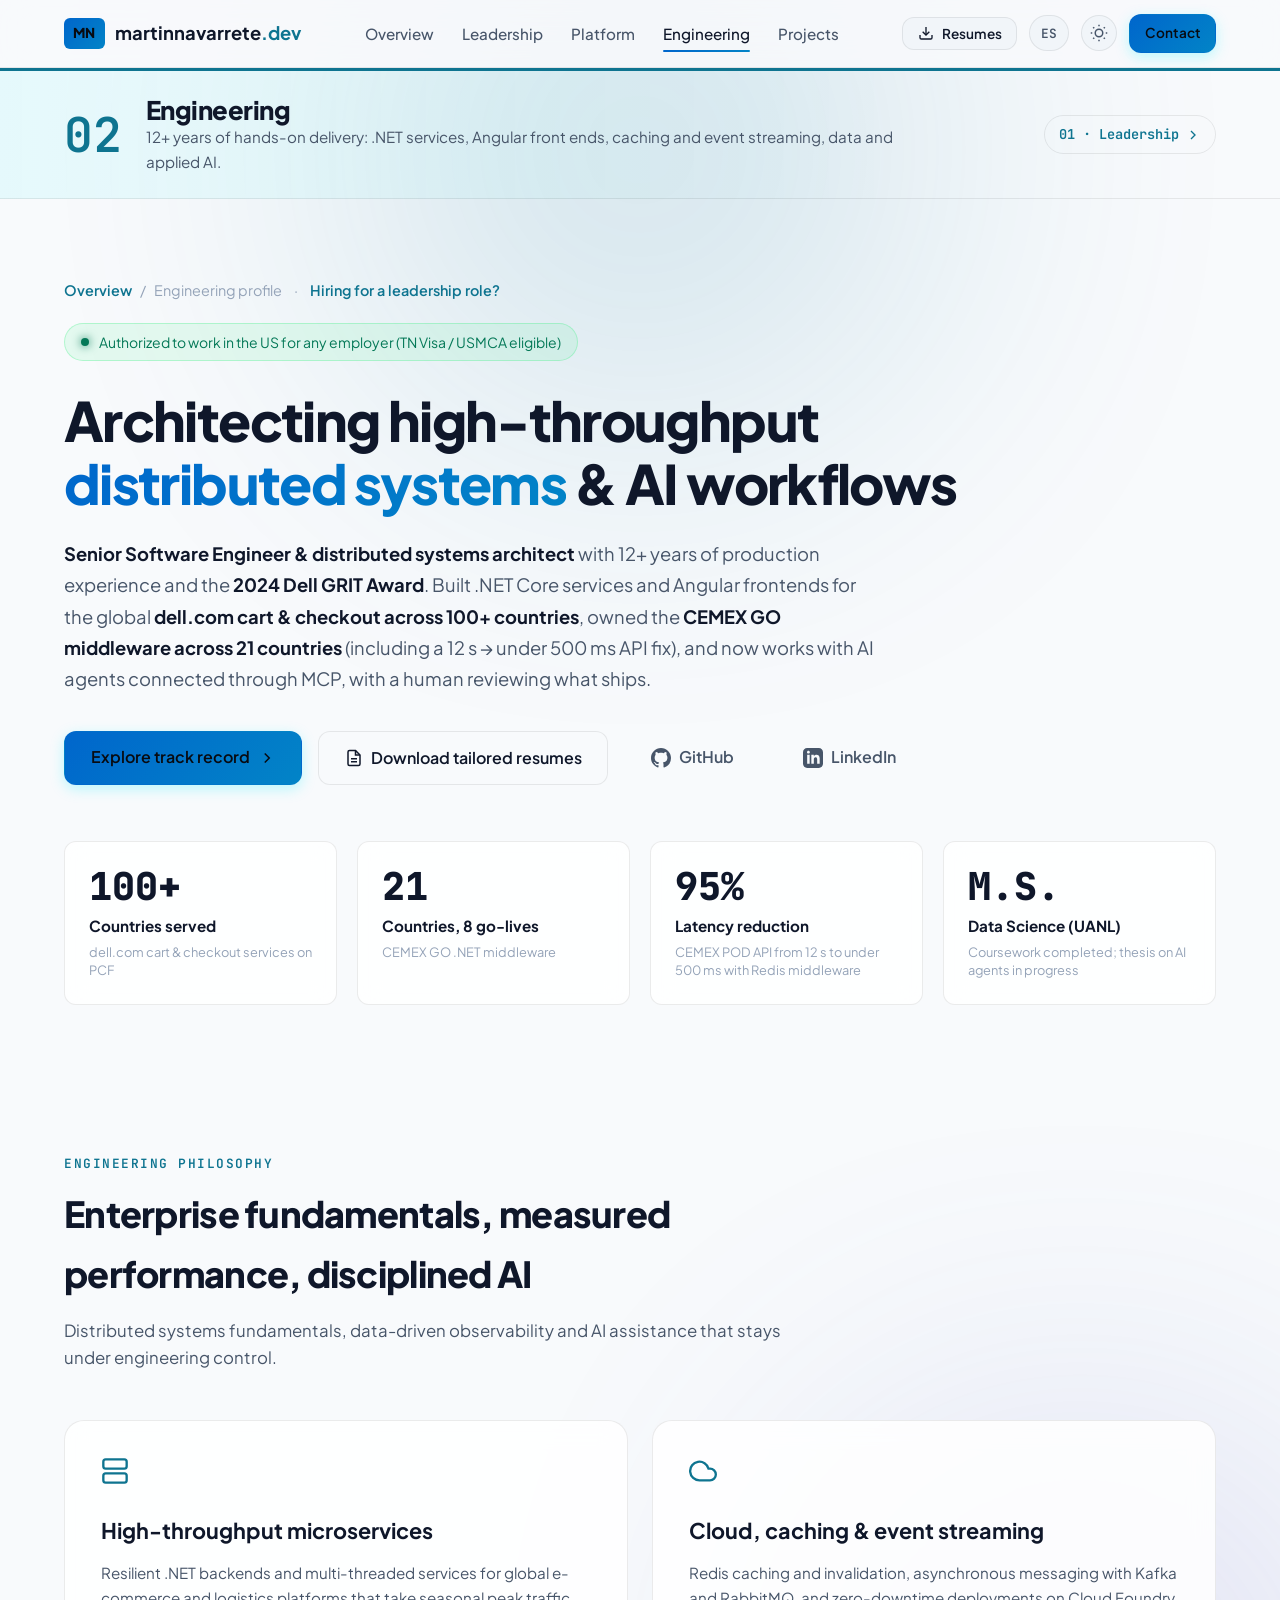
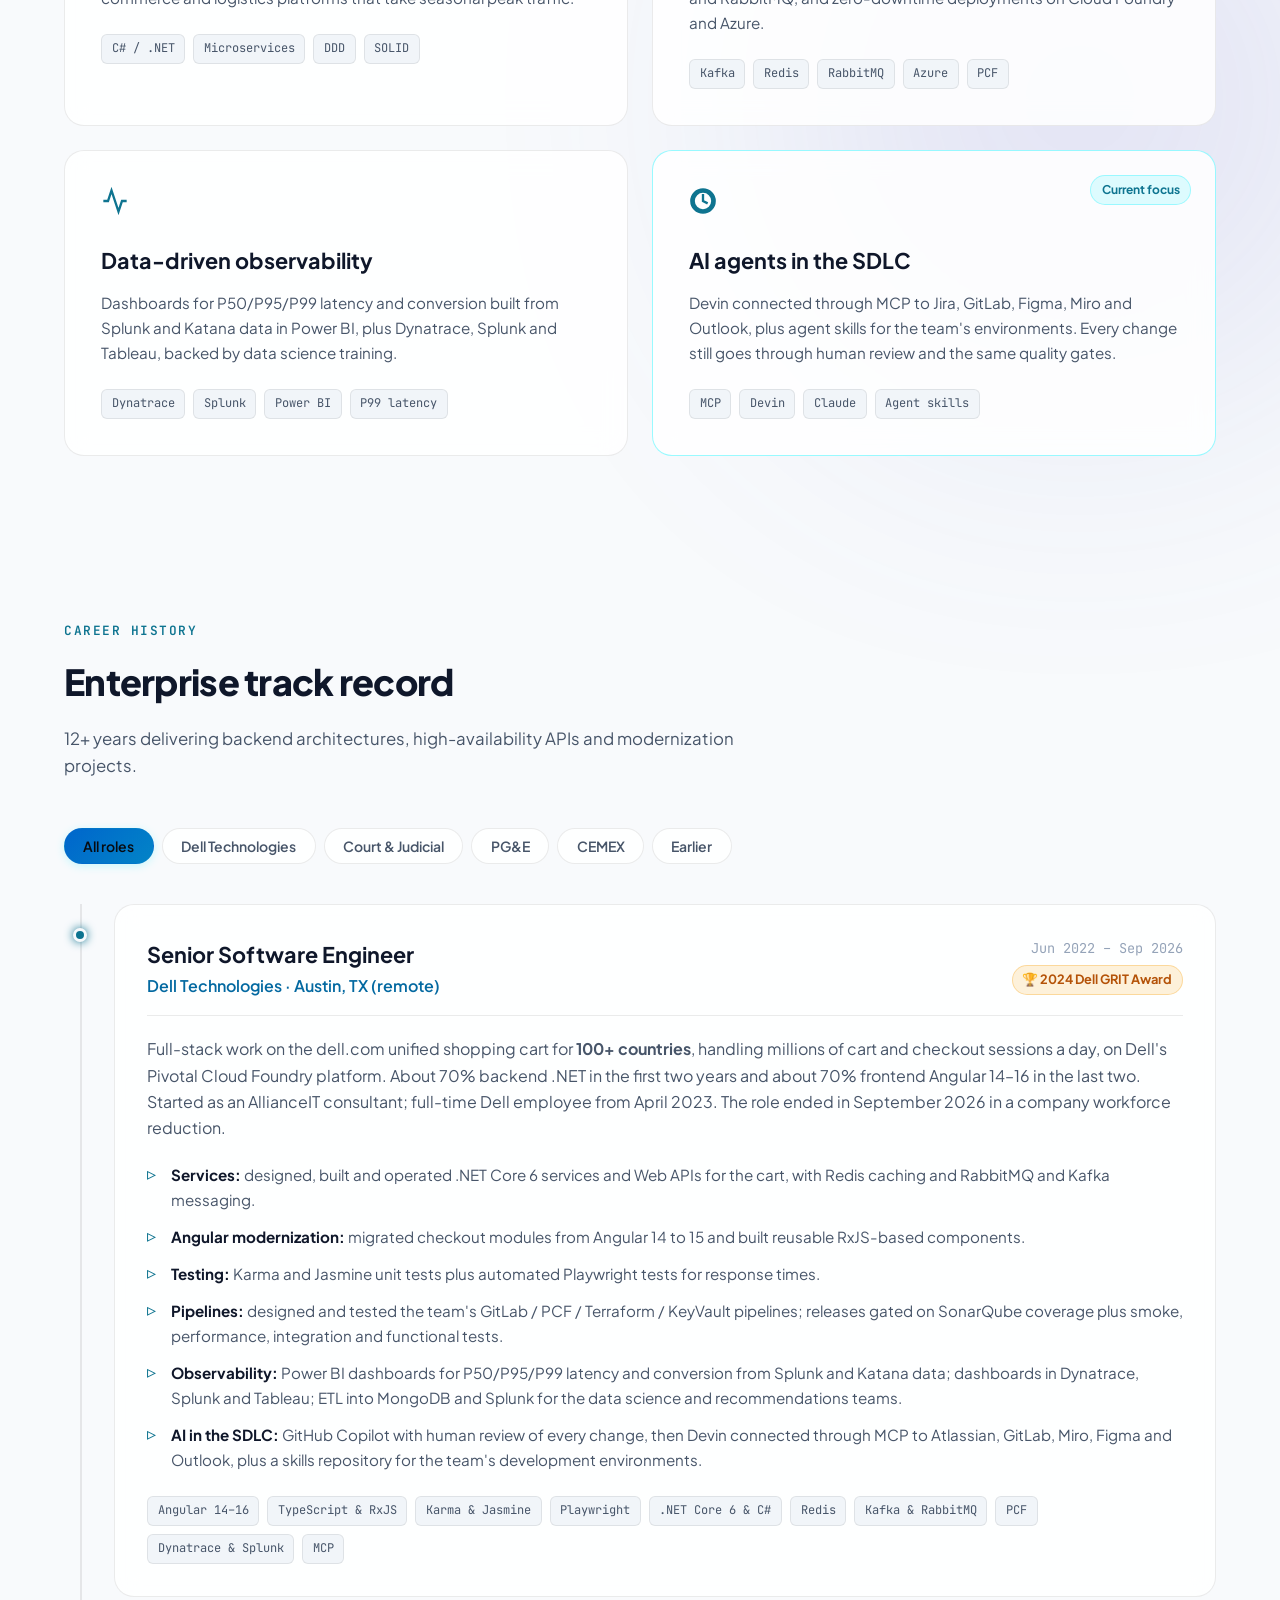
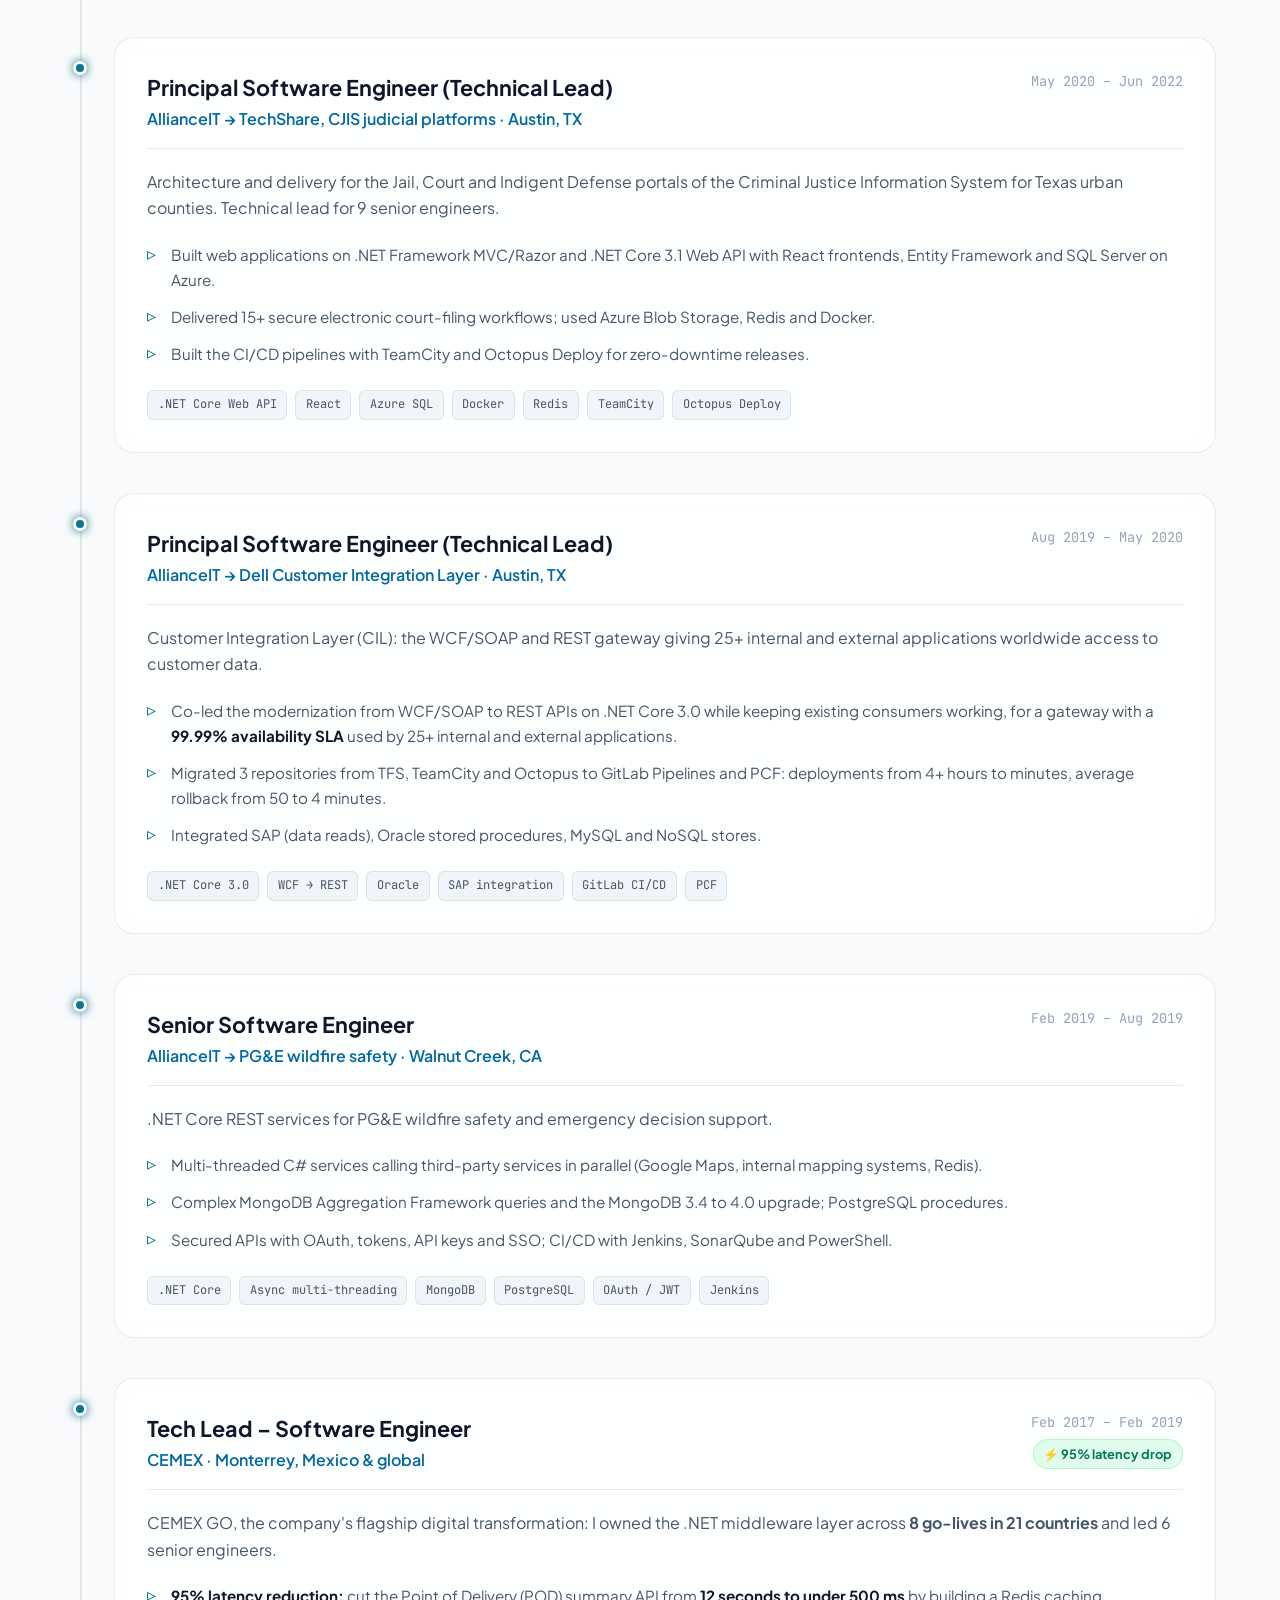
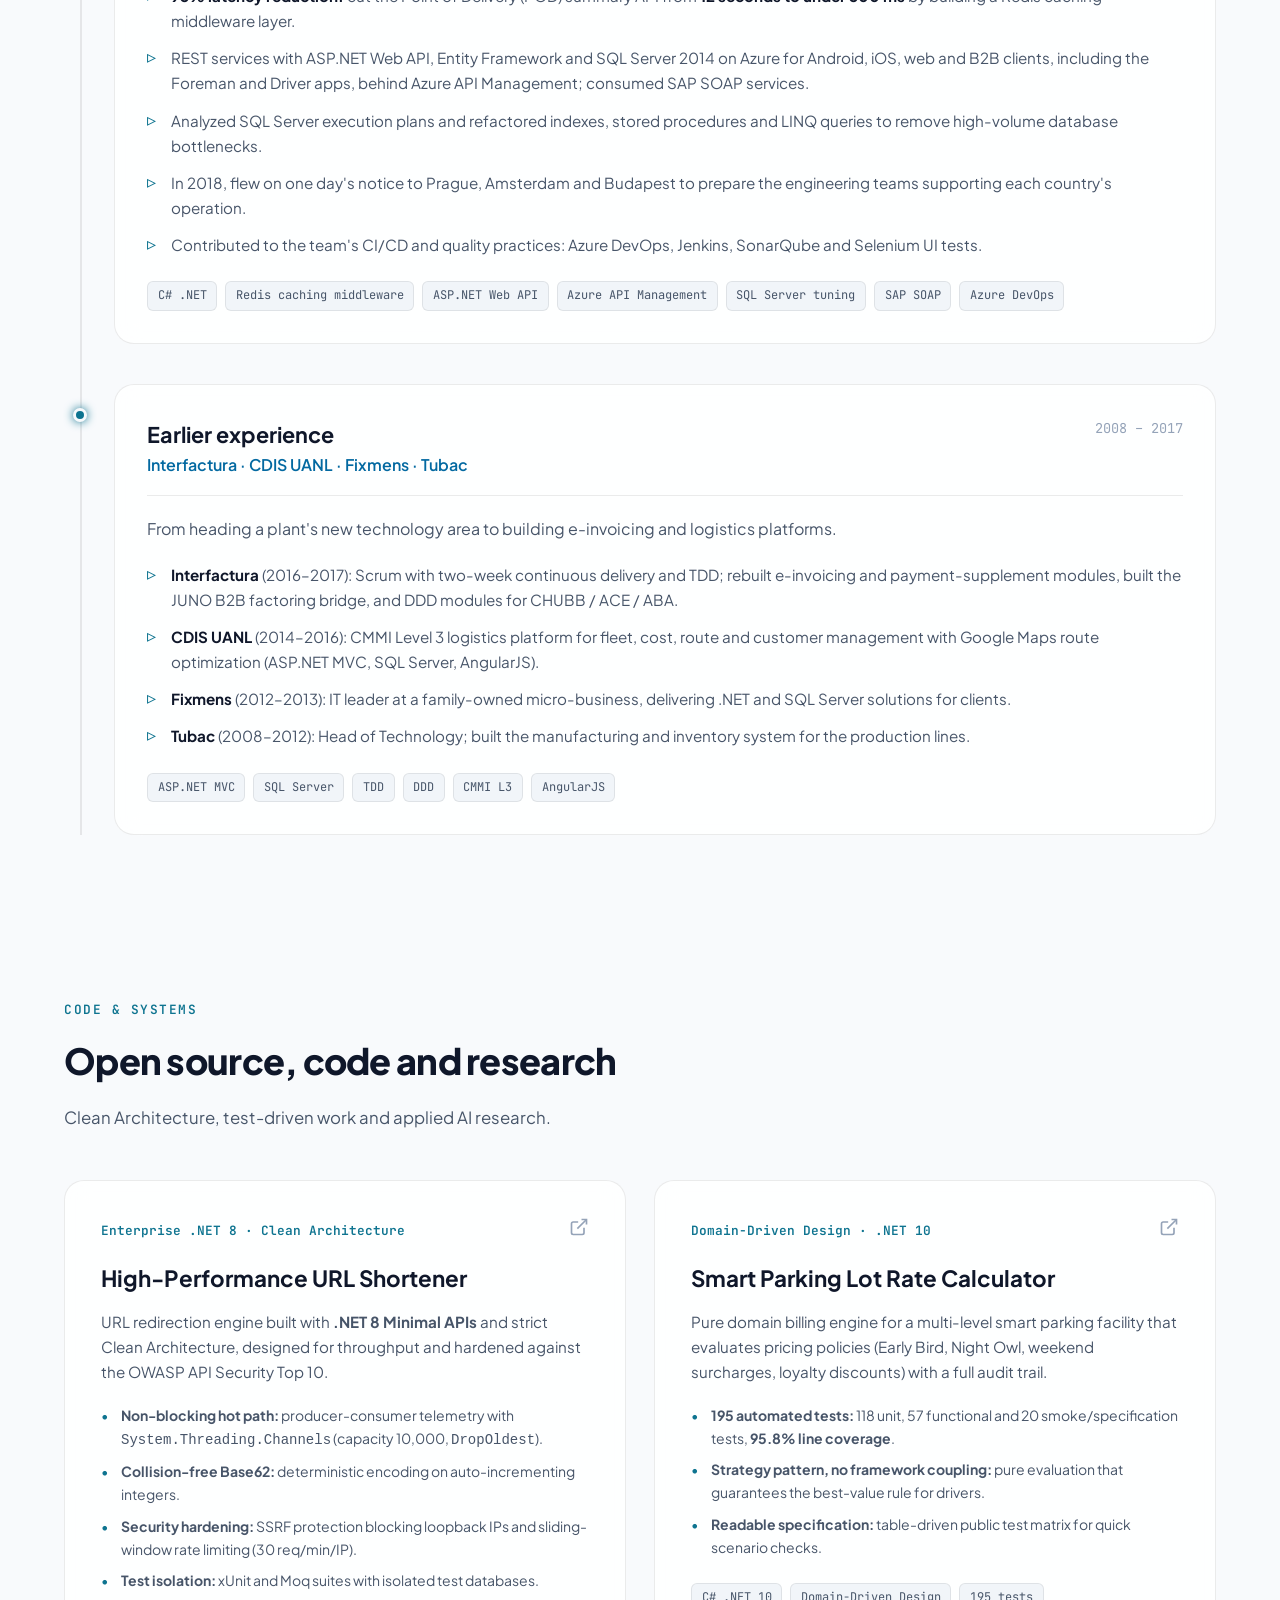
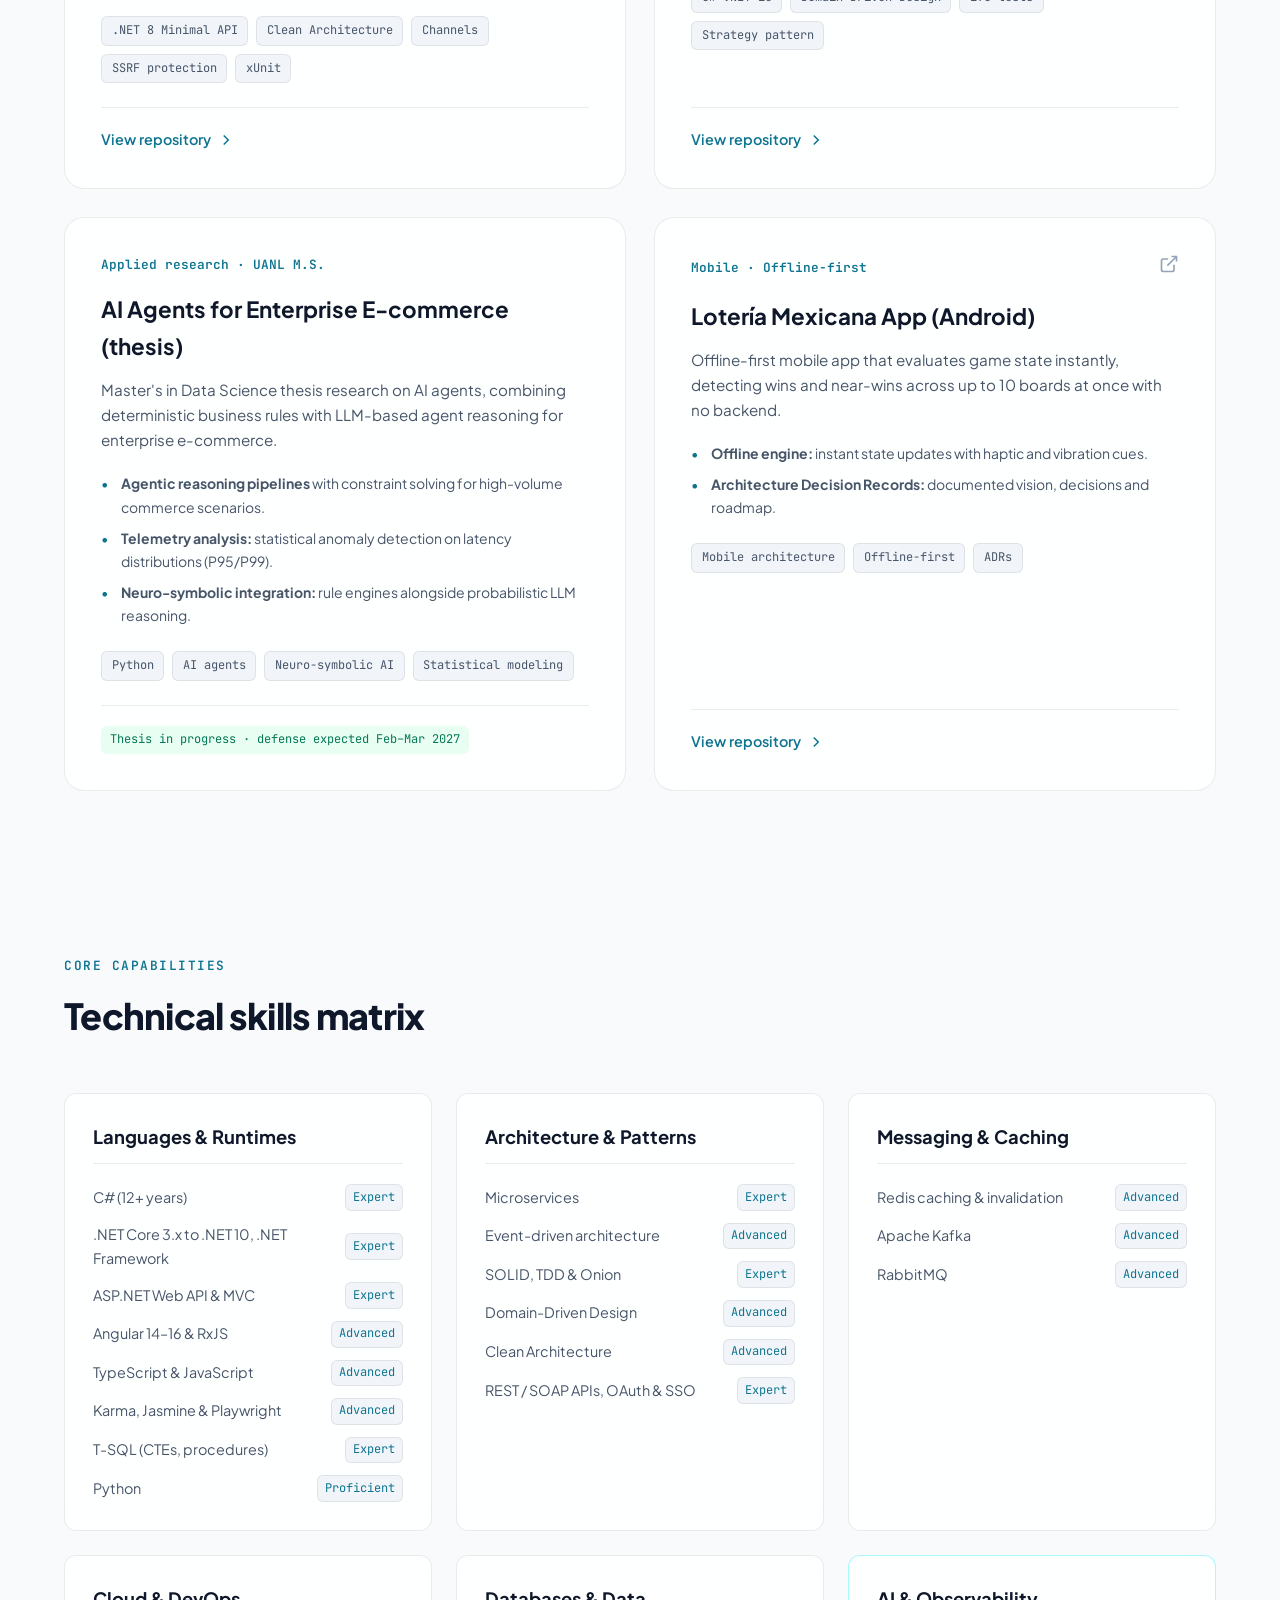
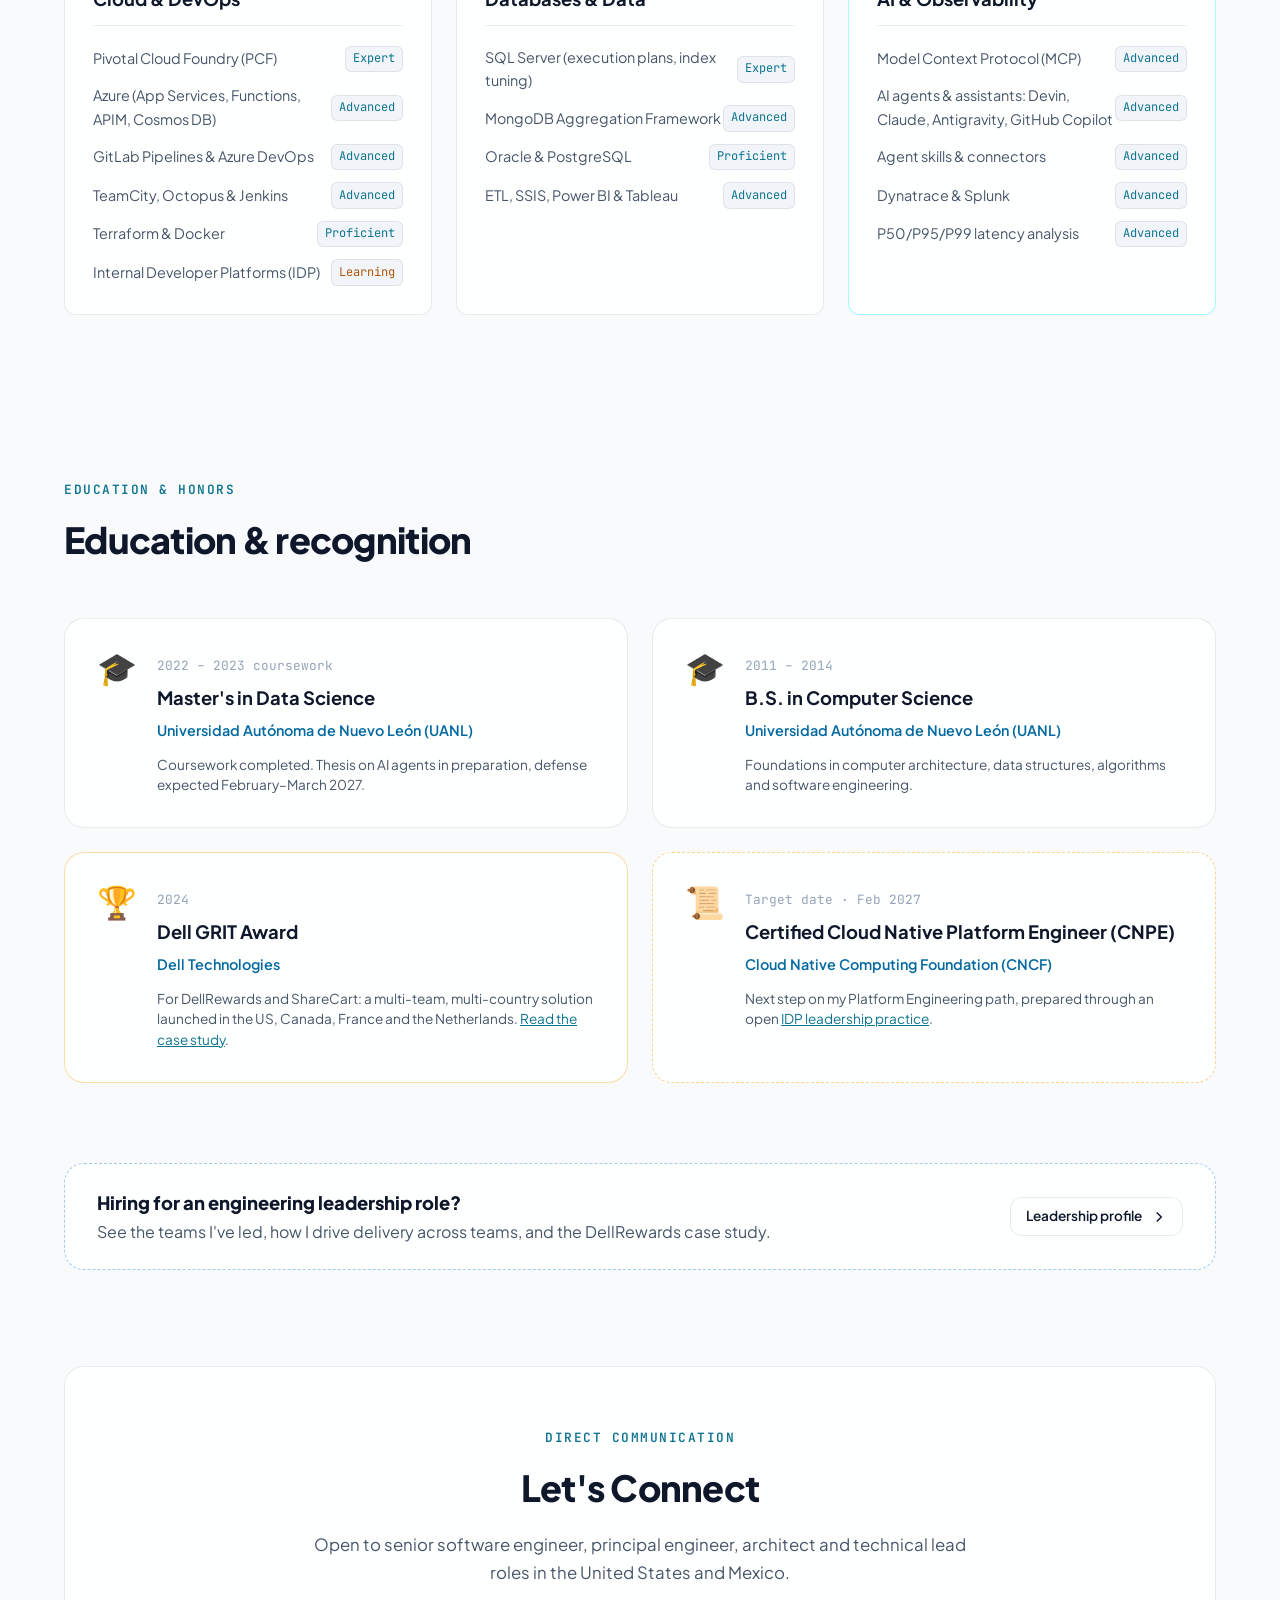
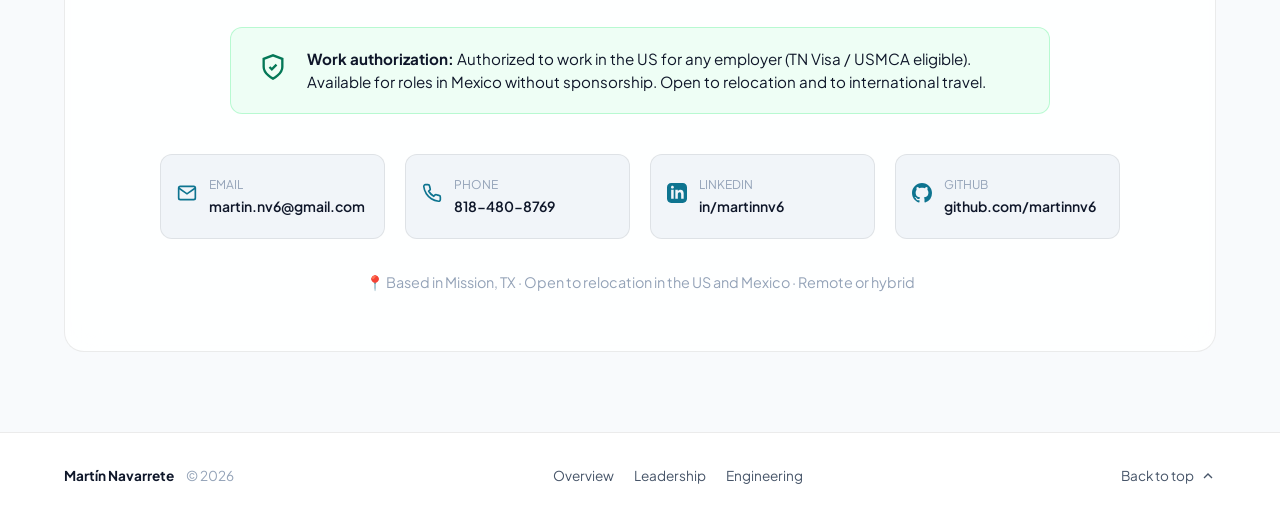
==== commit 9ff66060: "feat(site): 01 Leadership / 02 Engineering track separators, platform pieces built - Numbered track " ====
--- a/engineering/index.html
+++ b/engineering/index.html
@@ -78,6 +78,17 @@
   </header>
 
   <main id="main">
+    <!-- Track separator: 02 Engineering -->
+    <div class="track-banner track-eng">
+      <div class="container track-banner-inner">
+        <span class="track-num" aria-hidden="true">02</span>
+        <div class="track-text">
+          <div class="track-label">Engineering</div>
+          <p class="track-desc">12+ years of hands-on delivery: .NET services, Angular front ends, caching and event streaming, data and applied AI.</p>
+        </div>
+        <a href="/leadership/" class="track-switch"><span>01 · Leadership</span><svg class="icon" viewBox="0 0 24 24" width="16" height="16" fill="none" stroke="currentColor" stroke-width="2" aria-hidden="true"><polyline points="9 18 15 12 9 6"/></svg></a>
+      </div>
+    </div>
     <!-- Hero -->
     <section class="hero-section" id="hero">
       <div class="container hero-container">
--- a/style.css
+++ b/style.css
@@ -1970,6 +1970,149 @@
 @media (max-width: 480px) {
   .lead-metrics, .method-steps { grid-template-columns: 1fr; }
   .role-col, .method-block, .platform-roadmap { padding: 1.5rem; }
+}
+
+/* Track separators: 01 Leadership / 02 Engineering */
+.track-banner {
+  position: relative;
+  z-index: 1;
+  padding: 1.5rem 0;
+  border-bottom: 1px solid var(--border-subtle);
+  border-top: 3px solid var(--accent-cyan);
+  background: linear-gradient(90deg, rgba(0, 242, 254, 0.08) 0%, transparent 70%);
+}
+.track-banner.track-lead {
+  border-top-color: var(--accent-amber);
+  background: linear-gradient(90deg, rgba(245, 158, 11, 0.10) 0%, transparent 70%);
+}
+.track-banner-inner {
+  display: flex;
+  align-items: center;
+  gap: 1.5rem;
+}
+.track-num {
+  font-family: var(--font-mono);
+  font-size: 3rem;
+  font-weight: 600;
+  line-height: 1;
+  color: var(--accent-cyan);
+}
+.track-lead .track-num,
+.track-lead .track-switch {
+  color: var(--accent-amber);
+}
+.track-text {
+  flex: 1;
+  min-width: 0;
+}
+.track-label {
+  font-size: 1.6rem;
+  font-weight: 800;
+  letter-spacing: -0.02em;
+  line-height: 1.15;
+}
+.track-desc {
+  color: var(--text-secondary);
+  font-size: 0.95rem;
+  max-width: 760px;
+}
+.track-switch {
+  display: inline-flex;
+  align-items: center;
+  gap: 0.35rem;
+  flex-shrink: 0;
+  font-family: var(--font-mono);
+  font-size: 0.85rem;
+  font-weight: 600;
+  text-decoration: none;
+  color: var(--accent-cyan);
+  border: 1px solid var(--border-subtle);
+  border-radius: var(--radius-full);
+  padding: 0.45rem 0.9rem;
+  transition: border-color var(--transition-fast);
+}
+.track-switch:hover {
+  border-color: var(--border-hover);
+}
+.path-num {
+  font-family: var(--font-mono);
+  font-size: 2.25rem;
+  font-weight: 600;
+  line-height: 1;
+}
+.path-leadership .path-num { color: var(--accent-amber); }
+.path-engineering .path-num { color: var(--accent-cyan); }
+
+/* Platform pieces already built */
+.platform-pieces {
+  margin-top: 2rem;
+  background: var(--bg-card);
+  border: 1px solid var(--border-subtle);
+  border-radius: var(--radius-lg);
+  padding: 2rem;
+}
+.pieces-title {
+  font-size: 1.25rem;
+  font-weight: 700;
+  margin-bottom: 0.35rem;
+}
+.pieces-intro {
+  color: var(--text-secondary);
+  font-size: 0.95rem;
+  margin-bottom: 1.25rem;
+}
+.pieces-list {
+  list-style: none;
+}
+.pieces-list li {
+  display: grid;
+  grid-template-columns: 15rem 1fr 10rem;
+  gap: 1rem;
+  padding: 0.9rem 0;
+  border-top: 1px solid var(--border-subtle);
+  font-size: 0.9rem;
+}
+.piece-what {
+  font-weight: 700;
+  color: var(--text-primary);
+}
+.piece-how {
+  color: var(--text-secondary);
+  line-height: 1.55;
+}
+.piece-where {
+  font-family: var(--font-mono);
+  font-size: 0.78rem;
+  color: var(--accent-amber);
+  text-align: right;
+}
+.pieces-gap {
+  margin-top: 1rem;
+  padding: 0.9rem 1.1rem;
+  border-left: 3px solid var(--accent-amber);
+  background: rgba(245, 158, 11, 0.08);
+  border-radius: var(--radius-sm);
+  font-size: 0.92rem;
+  color: var(--text-primary);
+}
+@media (max-width: 768px) {
+  .pieces-list li {
+    grid-template-columns: 1fr;
+    gap: 0.25rem;
+  }
+  .piece-where { text-align: left; }
+  .platform-pieces { padding: 1.5rem; }
+  .track-num { font-size: 2.25rem; }
+  .track-label { font-size: 1.3rem; }
+}
+@media (max-width: 560px) {
+  .track-banner-inner {
+    flex-wrap: wrap;
+    gap: 0.75rem 1rem;
+  }
+  /* number + text share the first row; the switch drops to its own row */
+  .track-text { flex: 1 1 calc(100% - 4rem); }
+  .track-switch { margin-left: auto; }
 }
 
 /* Header: the ES button adds a control, so collapse the nav earlier and keep
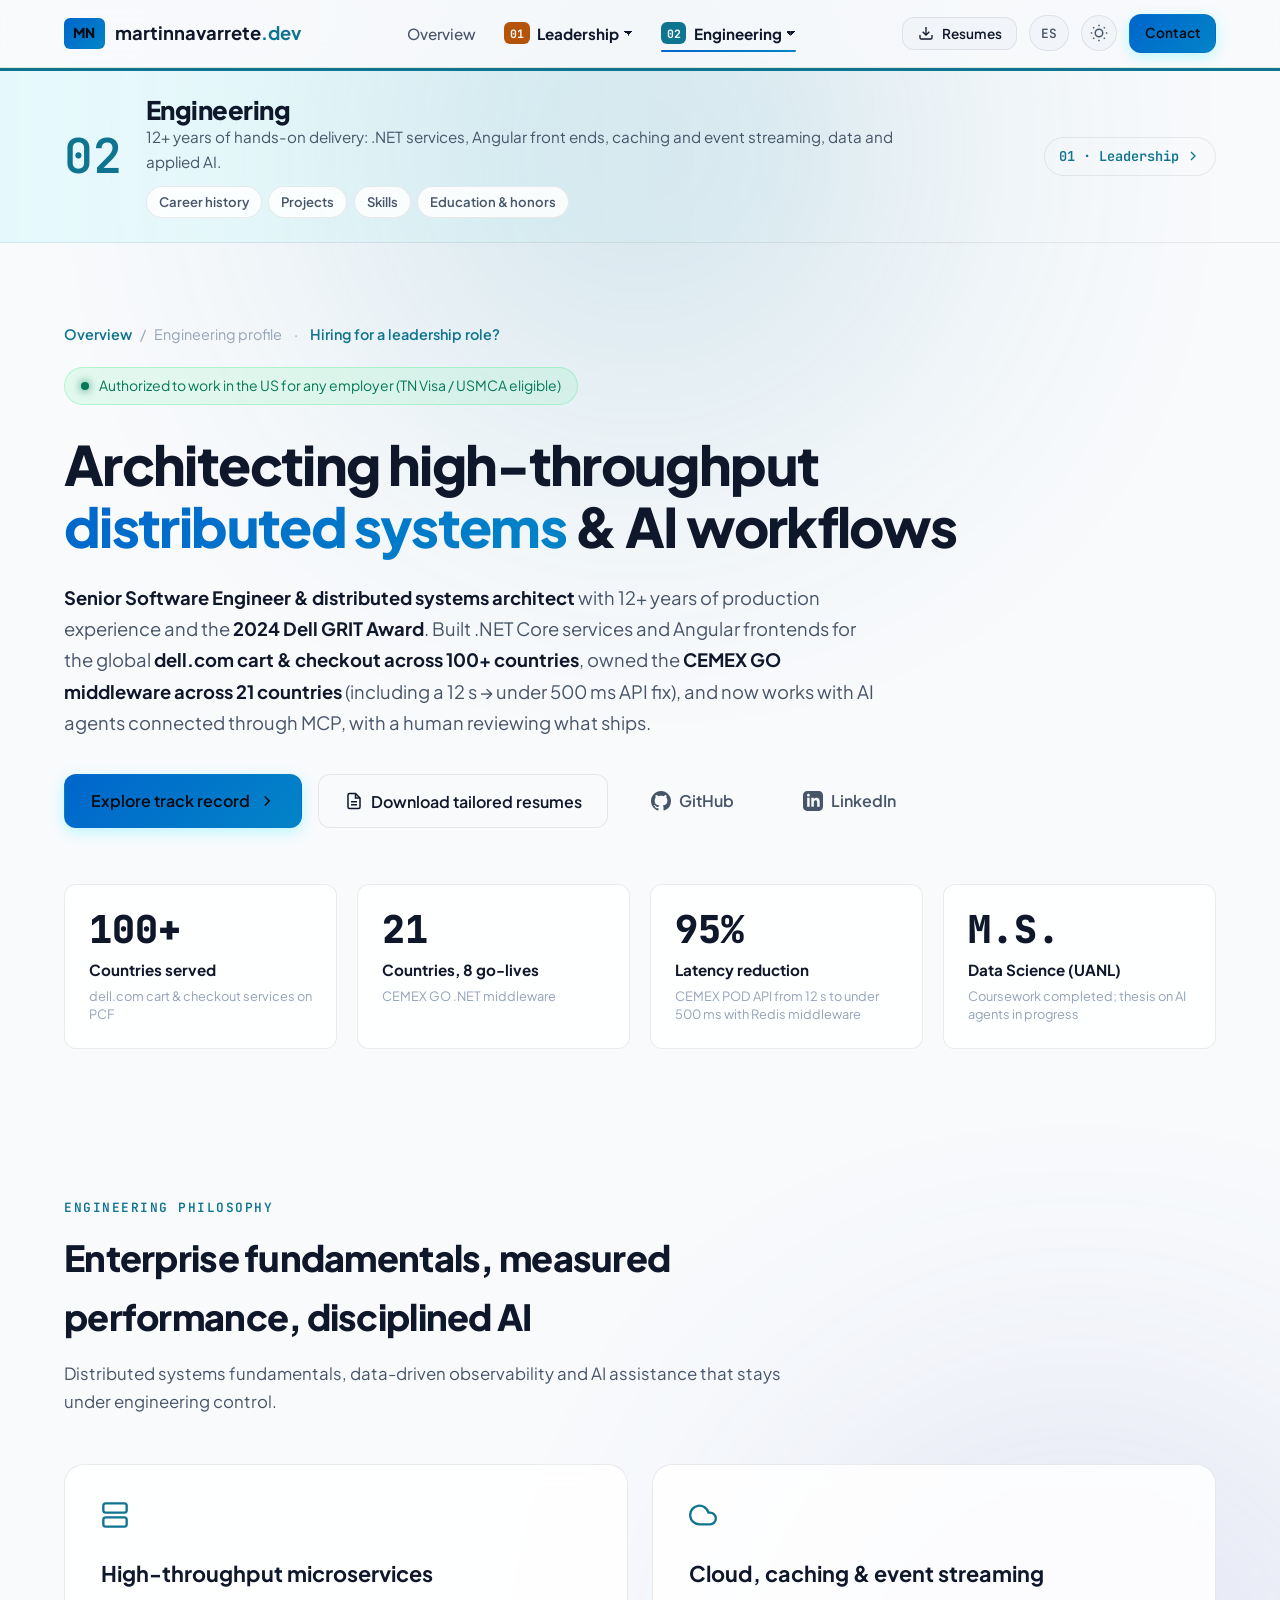
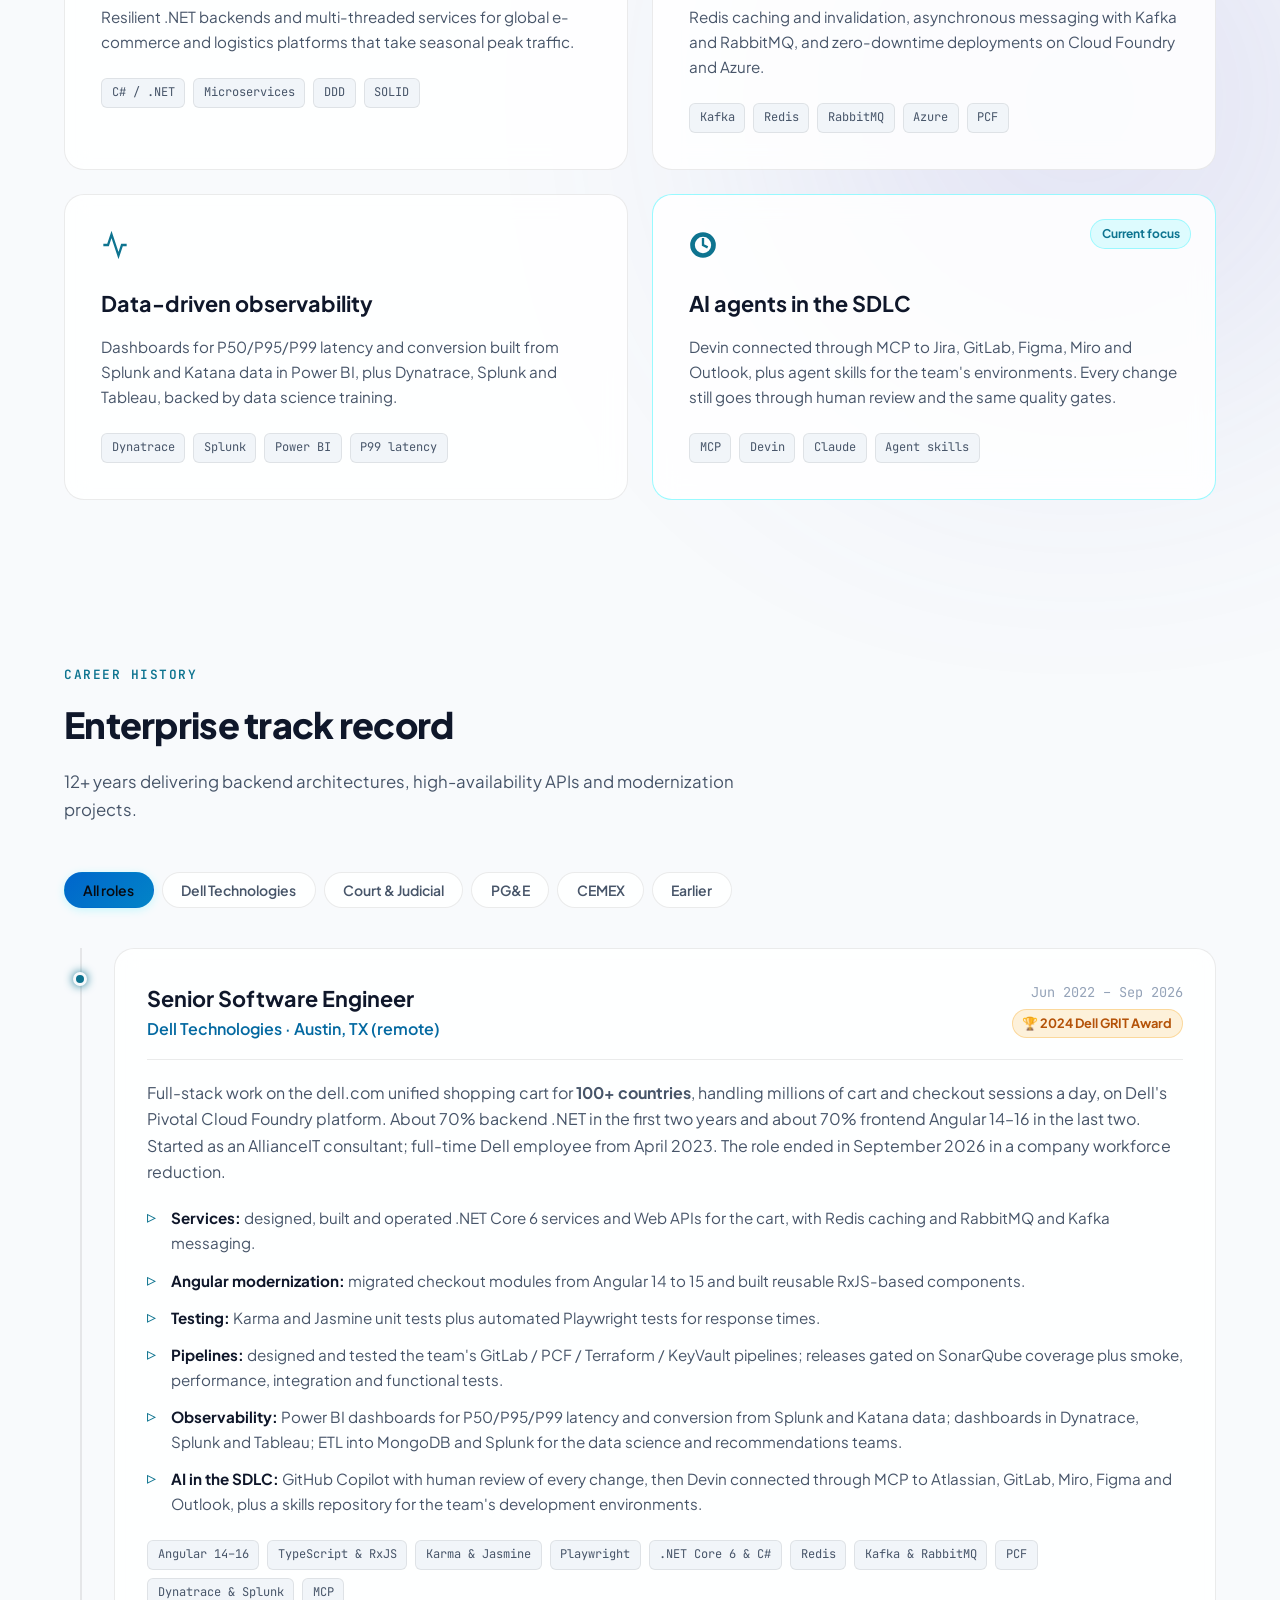
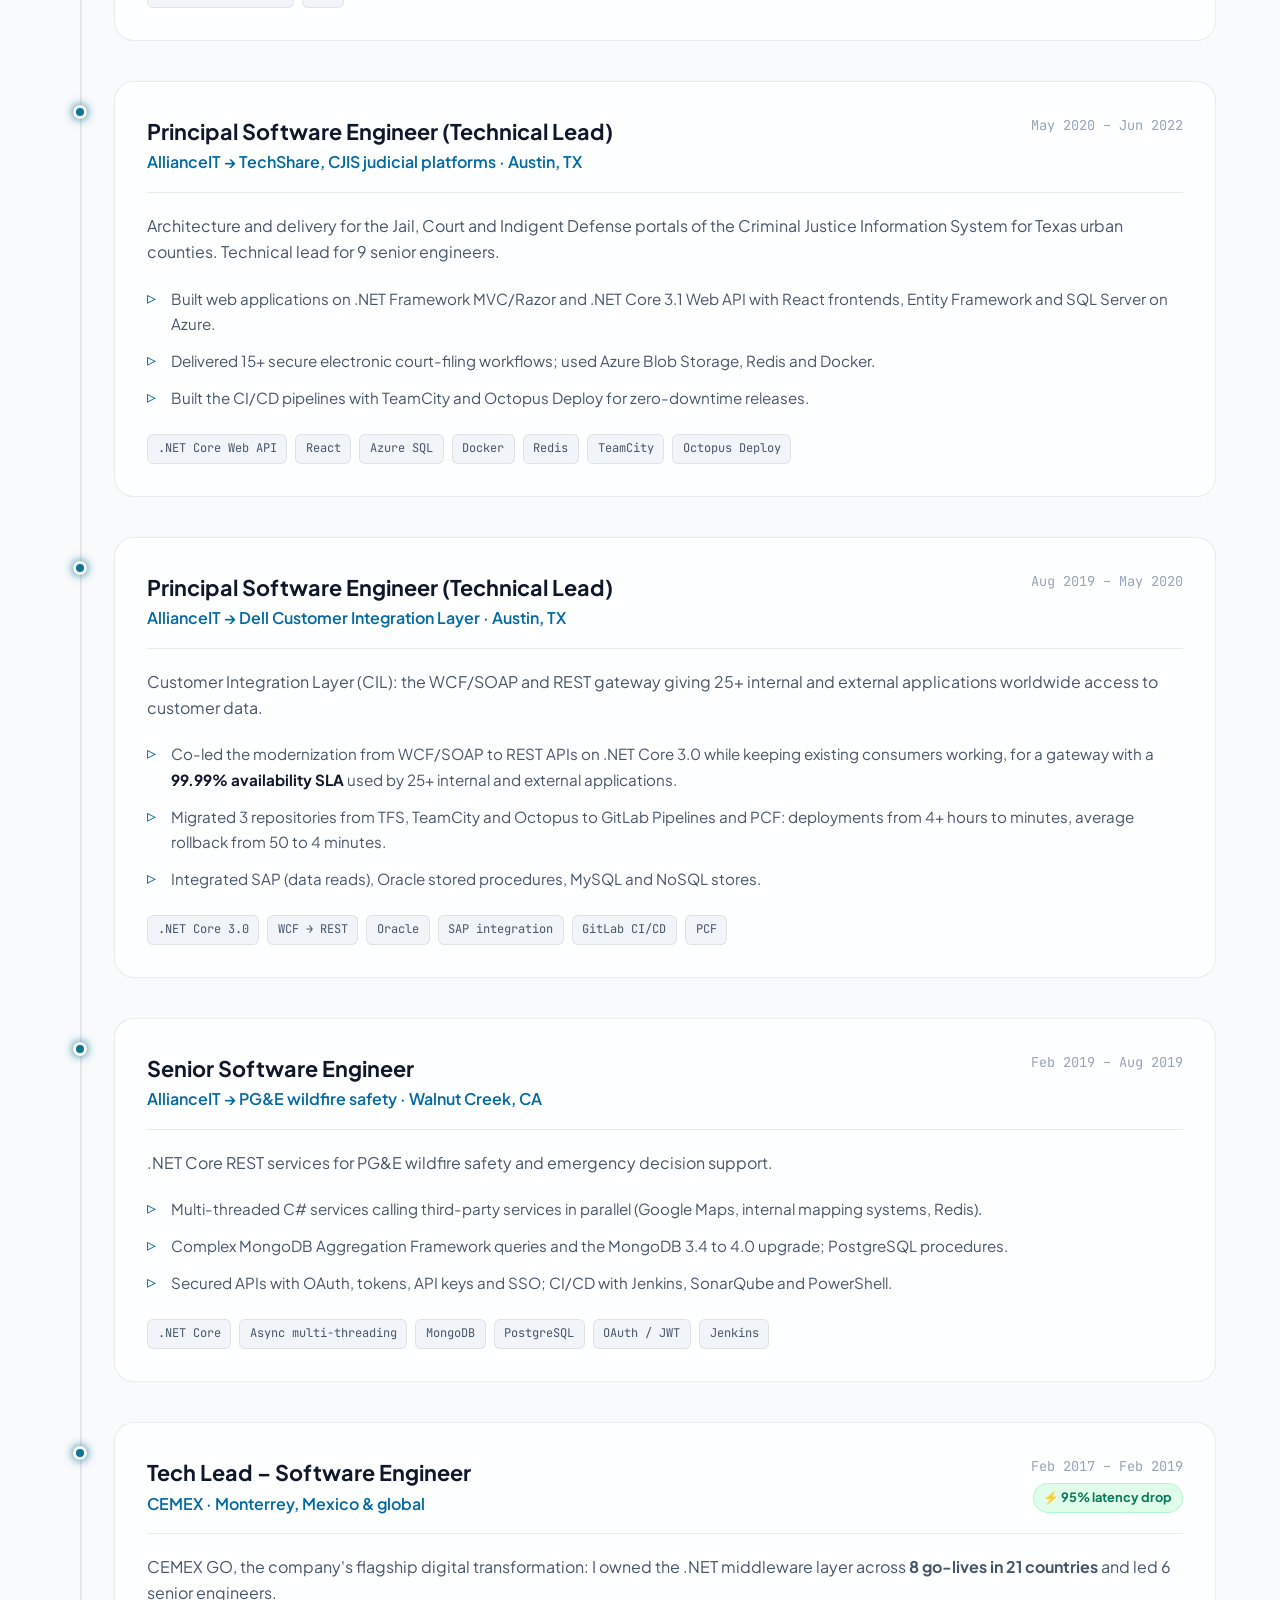
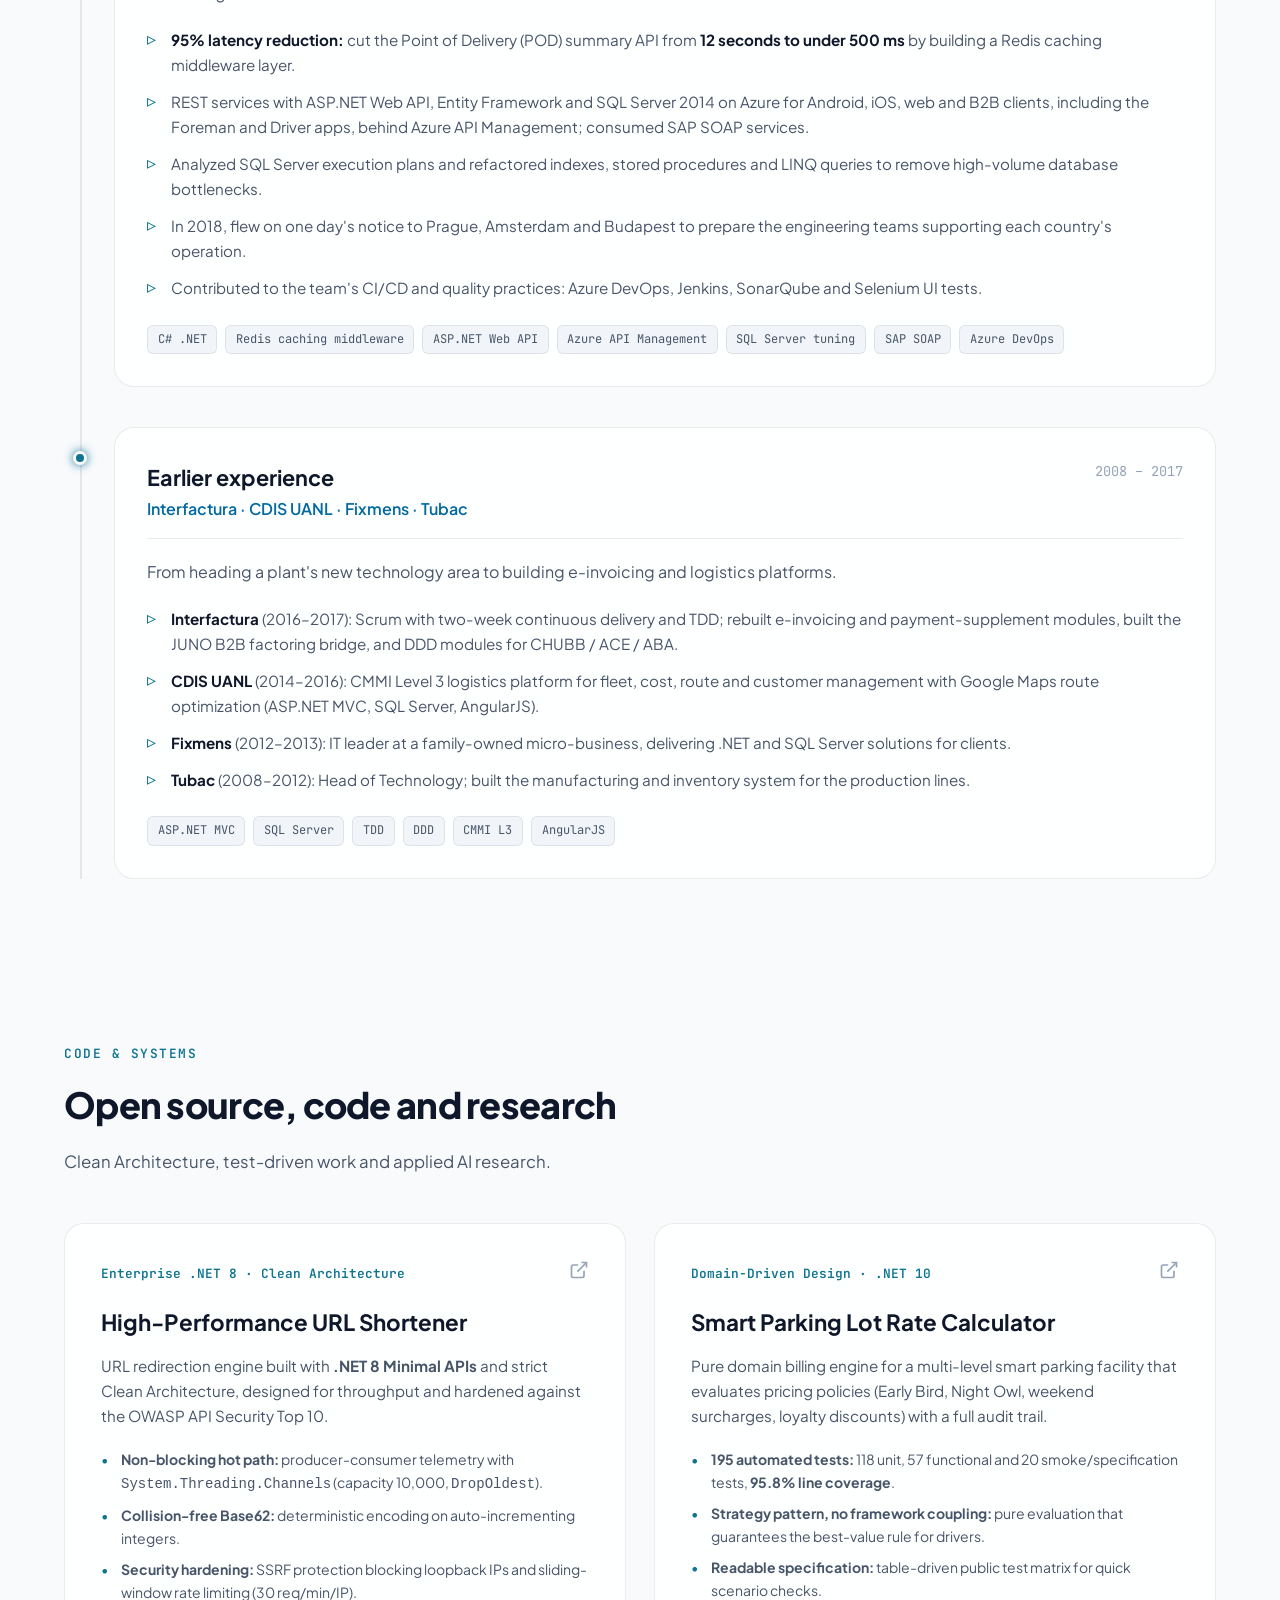
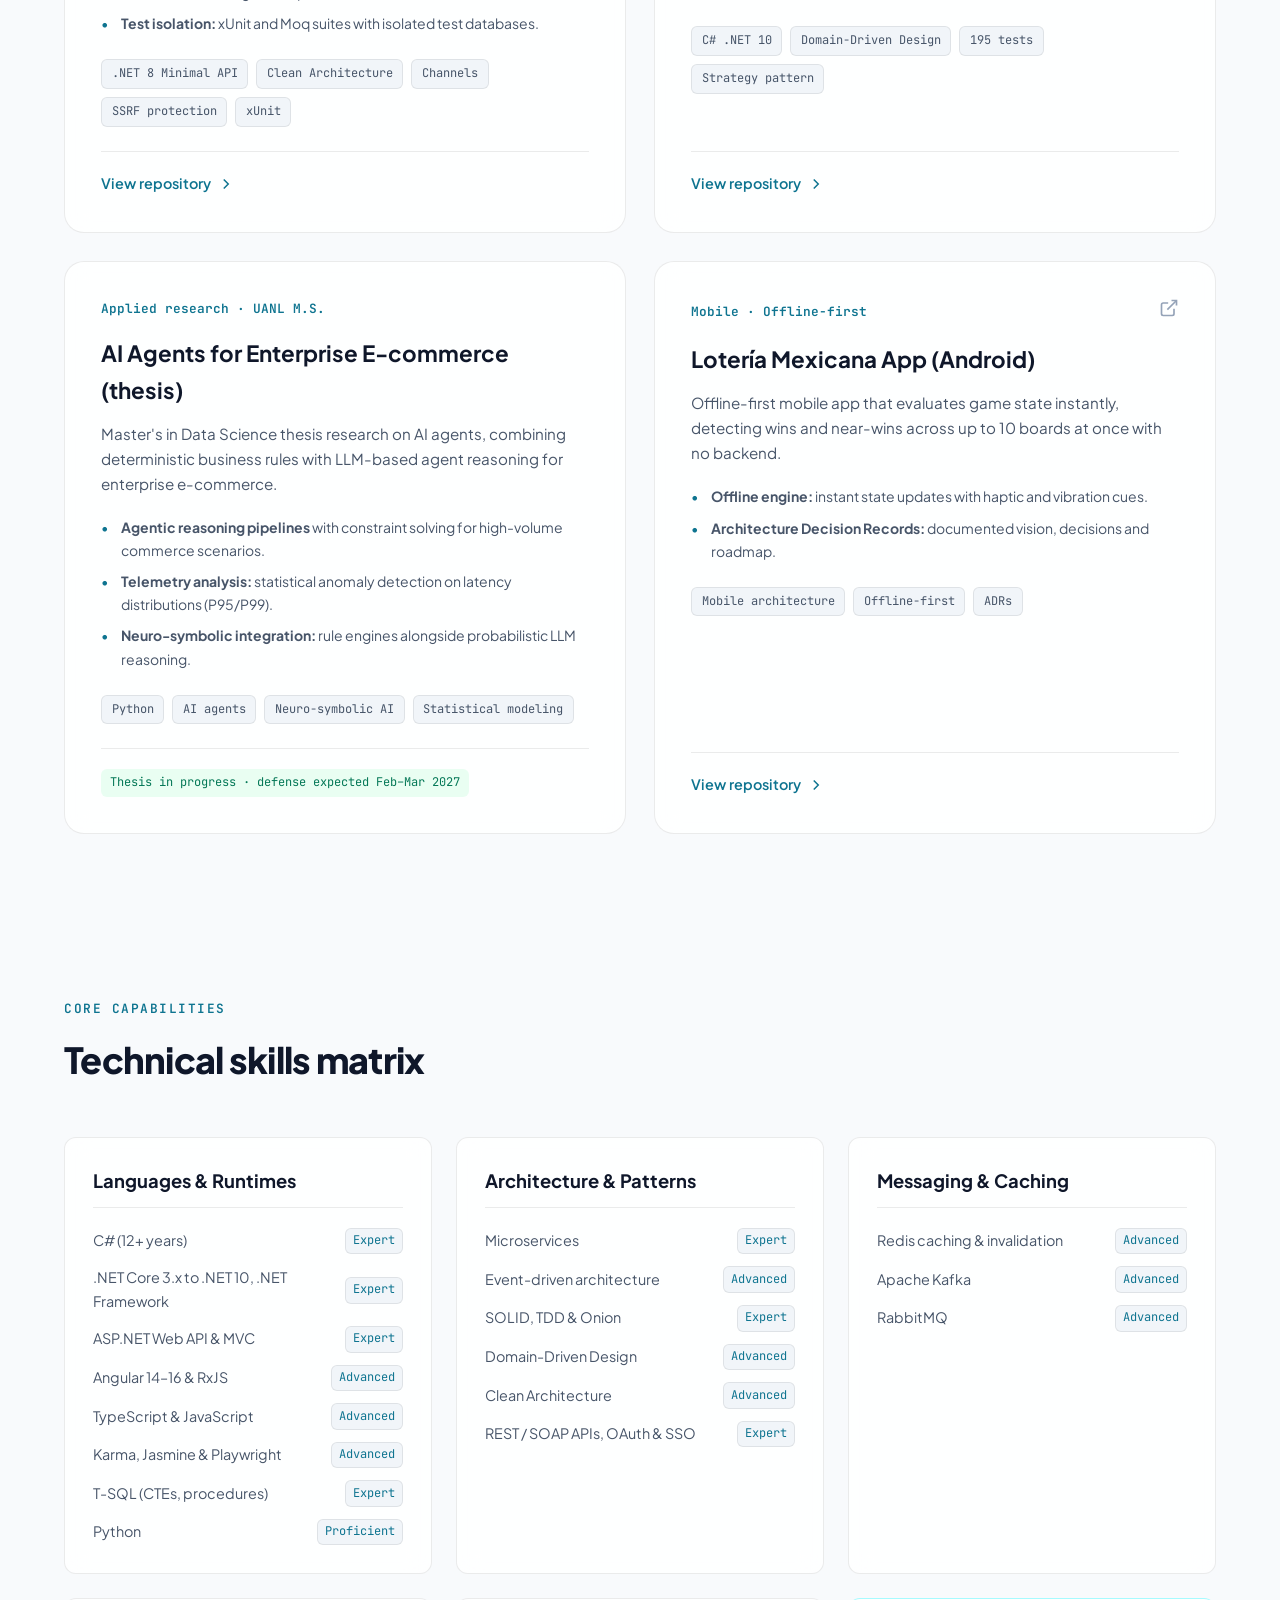
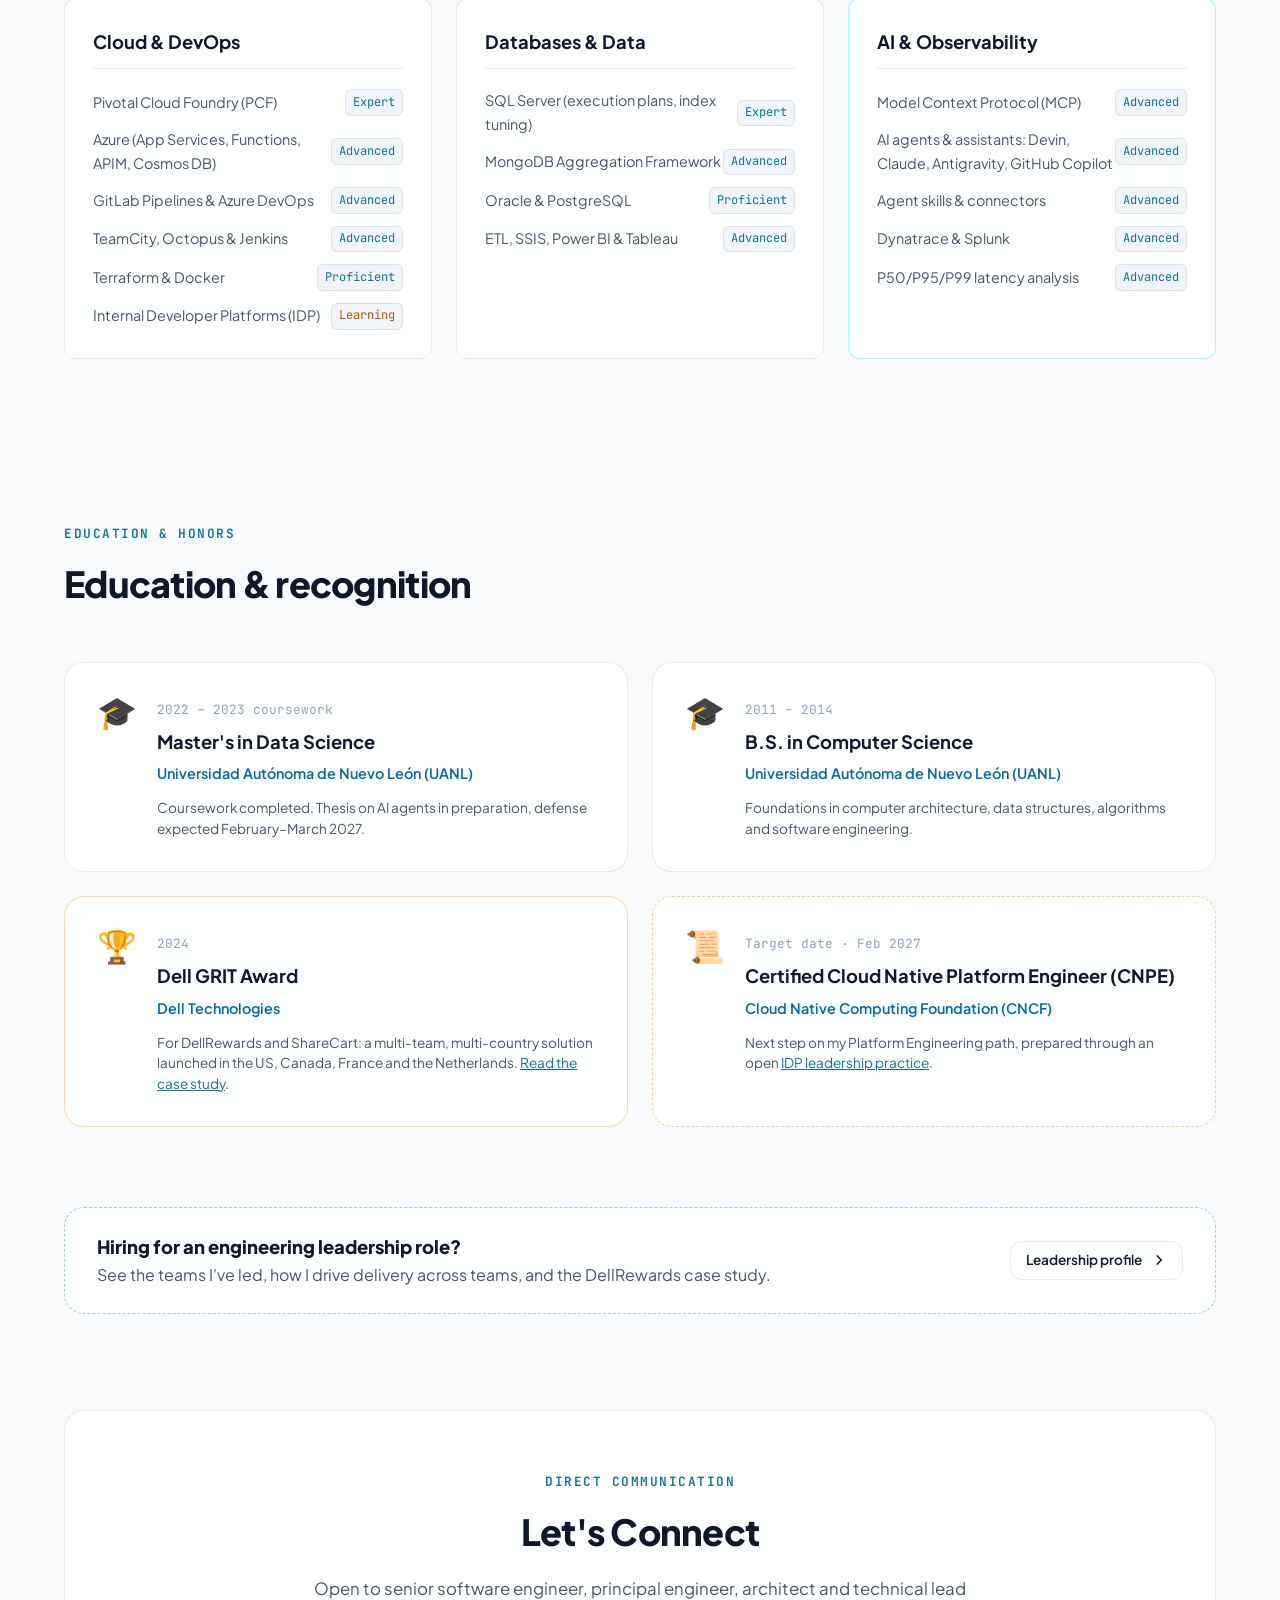
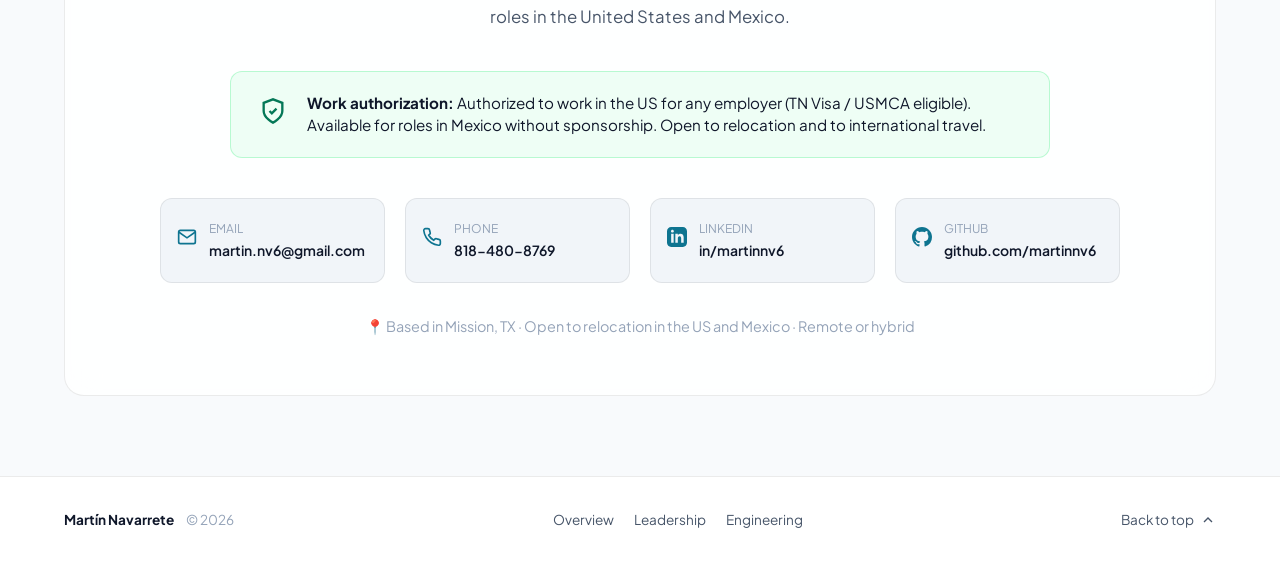
==== commit f2cf0166: "feat(site): two main paths in the header, resumes split by track Header nav: Overview + 01 Leadershi" ====
--- a/engineering/index.html
+++ b/engineering/index.html
@@ -51,10 +51,26 @@
 
       <nav class="nav-menu" id="nav-menu" aria-label="Main Navigation">
         <a href="/" class="nav-link">Overview</a>
-        <a href="/leadership/" class="nav-link">Leadership</a>
-        <a href="/leadership/#platform" class="nav-link">Platform</a>
-        <a href="/engineering/" class="nav-link active" aria-current="page">Engineering</a>
-        <a href="/engineering/#projects" class="nav-link">Projects</a>
+        <div class="nav-track nav-track-lead">
+          <a href="/leadership/" class="nav-link nav-track-link" data-num="01">Leadership</a>
+          <div class="nav-sub">
+            <a href="/leadership/#teams" class="nav-sublink">Teams I've led</a>
+            <a href="/leadership/#how-i-lead" class="nav-sublink">How I lead</a>
+            <a href="/leadership/#case-study" class="nav-sublink">Case study</a>
+            <a href="/leadership/#evidence" class="nav-sublink">More evidence</a>
+            <a href="/leadership/#platform" class="nav-sublink">Platform Engineering path</a>
+            <a href="/leadership/#looking-for" class="nav-sublink">What I'm looking for</a>
+          </div>
+        </div>
+        <div class="nav-track nav-track-eng">
+          <a href="/engineering/" class="nav-link nav-track-link active" data-num="02" aria-current="page">Engineering</a>
+          <div class="nav-sub">
+            <a href="/engineering/#experience" class="nav-sublink">Career history</a>
+            <a href="/engineering/#projects" class="nav-sublink">Projects</a>
+            <a href="/engineering/#skills" class="nav-sublink">Skills</a>
+            <a href="/engineering/#education" class="nav-sublink">Education &amp; honors</a>
+          </div>
+        </div>
       </nav>
 
       <div class="header-actions">
@@ -85,6 +101,12 @@
         <div class="track-text">
           <div class="track-label">Engineering</div>
           <p class="track-desc">12+ years of hands-on delivery: .NET services, Angular front ends, caching and event streaming, data and applied AI.</p>
+          <nav class="track-subnav" aria-label="Engineering sections">
+            <a href="#experience" class="track-sublink">Career history</a>
+            <a href="#projects" class="track-sublink">Projects</a>
+            <a href="#skills" class="track-sublink">Skills</a>
+            <a href="#education" class="track-sublink">Education &amp; honors</a>
+          </nav>
         </div>
         <a href="/leadership/" class="track-switch"><span>01 · Leadership</span><svg class="icon" viewBox="0 0 24 24" width="16" height="16" fill="none" stroke="currentColor" stroke-width="2" aria-hidden="true"><polyline points="9 18 15 12 9 6"/></svg></a>
       </div>
@@ -632,60 +654,68 @@
         </div>
         <button class="modal-close" id="modal-close-btn" aria-label="Close dialog"><svg viewBox="0 0 24 24" width="20" height="20" fill="none" stroke="currentColor" stroke-width="2" aria-hidden="true"><line x1="18" y1="6" x2="6" y2="18"/><line x1="6" y1="6" x2="18" y2="18"/></svg></button>
       </div>
-        <h4 class="resume-group-title">Software engineering &amp; architecture</h4>
-        <div class="resume-list">
-          <a href="/assets/resumes/Martin_Navarrete_Senior_Software_Engineer.pdf" download="Martin_Navarrete_Senior_Software_Engineer.pdf" class="resume-option-card">
-            <div class="option-icon" aria-hidden="true">💻</div>
-            <div class="option-text">
-              <span class="option-title">Senior Software Engineer</span>
-              <span class="option-desc">C#, .NET Core, Angular, distributed microservices and caching</span>
-            </div>
-            <span class="btn btn-outline btn-sm">PDF</span>
-          </a>
-          <a href="/assets/resumes/Martin_Navarrete_Principal_Software_Architect.pdf" download="Martin_Navarrete_Principal_Software_Architect.pdf" class="resume-option-card">
-            <div class="option-icon" aria-hidden="true">🏛️</div>
-            <div class="option-text">
-              <span class="option-title">Principal Software Architect</span>
-              <span class="option-desc">System architecture, Cloud Foundry, Azure, Kafka event-driven design, DDD</span>
-            </div>
-            <span class="btn btn-outline btn-sm">PDF</span>
-          </a>
-          <a href="/assets/resumes/Martin_Navarrete_Senior_AI_Engineer.pdf" download="Martin_Navarrete_Senior_AI_Engineer.pdf" class="resume-option-card">
-            <div class="option-icon" aria-hidden="true">🤖</div>
-            <div class="option-text">
-              <span class="option-title">Senior AI Engineer &amp; MCP</span>
-              <span class="option-desc">Model Context Protocol, agentic workflows and human-in-the-loop guardrails</span>
-            </div>
-            <span class="btn btn-outline btn-sm">PDF</span>
-          </a>
-          <a href="/assets/resumes/Martin_Navarrete_ML_Engineer.pdf" download="Martin_Navarrete_ML_Engineer.pdf" class="resume-option-card">
-            <div class="option-icon" aria-hidden="true">📊</div>
-            <div class="option-text">
-              <span class="option-title">Senior Software &amp; Machine Learning Engineer</span>
-              <span class="option-desc">Data science, telemetry, observability and anomaly detection</span>
-            </div>
-            <span class="btn btn-outline btn-sm">PDF</span>
-          </a>
-        </div>
-        <h4 class="resume-group-title">Engineering leadership</h4>
-        <div class="resume-list">
-          <a href="/assets/resumes/Martin_Navarrete_AI_Engineering_Leadership.pdf" download="Martin_Navarrete_AI_Engineering_Leadership.pdf" class="resume-option-card">
-            <div class="option-icon" aria-hidden="true">🧭</div>
-            <div class="option-text">
-              <span class="option-title">AI Engineering Leadership &amp; Developer Platform</span>
-              <span class="option-desc">Technical leadership of 6&ndash;9 engineers, CI/CD and release gating, AI agents in the SDLC (MCP)</span>
-            </div>
-            <span class="btn btn-outline btn-sm">PDF</span>
-          </a>
-          <a href="/assets/resumes/Martin_Navarrete_AI_Engineering_Leadership_ES.pdf" download="Martin_Navarrete_AI_Engineering_Leadership_ES.pdf" class="resume-option-card" hreflang="es">
-            <div class="option-icon" aria-hidden="true">🇲🇽</div>
-            <div class="option-text">
-              <span class="option-title">Liderazgo de Ingeniería e IA (Español)</span>
-              <span class="option-desc">La misma versión de liderazgo, en español</span>
-            </div>
-            <span class="btn btn-outline btn-sm">PDF</span>
-          </a>
-        </div>
+        <div class="resume-groups">
+          <section class="resume-group resume-group-lead" aria-labelledby="rg-lead">
+            <h4 class="resume-group-title" id="rg-lead" data-num="01">Engineering leadership</h4>
+            <div class="resume-list">
+              <a href="/assets/resumes/Martin_Navarrete_AI_Engineering_Leadership.pdf" download="Martin_Navarrete_AI_Engineering_Leadership.pdf" class="resume-option-card">
+                <div class="option-icon" aria-hidden="true">🧭</div>
+                <div class="option-text">
+                  <span class="option-title">AI Engineering Leadership &amp; Developer Platform</span>
+                  <span class="option-desc">Technical leadership of 6&ndash;9 engineers, CI/CD and release gating, AI agents in the SDLC (MCP)</span>
+                </div>
+                <span class="btn btn-outline btn-sm">PDF</span>
+              </a>
+              <a href="/assets/resumes/Martin_Navarrete_AI_Engineering_Leadership_ES.pdf" download="Martin_Navarrete_AI_Engineering_Leadership_ES.pdf" class="resume-option-card" hreflang="es">
+                <div class="option-icon" aria-hidden="true">🇲🇽</div>
+                <div class="option-text">
+                  <span class="option-title">Liderazgo de Ingeniería e IA (Español)</span>
+                  <span class="option-desc">La misma versión de liderazgo, en español</span>
+                </div>
+                <span class="btn btn-outline btn-sm">PDF</span>
+              </a>
+            </div>
+          </section>
+          <section class="resume-group resume-group-eng" aria-labelledby="rg-eng">
+            <h4 class="resume-group-title" id="rg-eng" data-num="02">Software engineering &amp; architecture</h4>
+            <div class="resume-list">
+              <a href="/assets/resumes/Martin_Navarrete_Senior_Software_Engineer.pdf" download="Martin_Navarrete_Senior_Software_Engineer.pdf" class="resume-option-card">
+                <div class="option-icon" aria-hidden="true">💻</div>
+                <div class="option-text">
+                  <span class="option-title">Senior Software Engineer</span>
+                  <span class="option-desc">C#, .NET Core, Angular, distributed microservices and caching</span>
+                </div>
+                <span class="btn btn-outline btn-sm">PDF</span>
+              </a>
+              <a href="/assets/resumes/Martin_Navarrete_Principal_Software_Architect.pdf" download="Martin_Navarrete_Principal_Software_Architect.pdf" class="resume-option-card">
+                <div class="option-icon" aria-hidden="true">🏛️</div>
+                <div class="option-text">
+                  <span class="option-title">Principal Software Architect</span>
+                  <span class="option-desc">System architecture, Cloud Foundry, Azure, Kafka event-driven design, DDD</span>
+                </div>
+                <span class="btn btn-outline btn-sm">PDF</span>
+              </a>
+              <a href="/assets/resumes/Martin_Navarrete_Senior_AI_Engineer.pdf" download="Martin_Navarrete_Senior_AI_Engineer.pdf" class="resume-option-card">
+                <div class="option-icon" aria-hidden="true">🤖</div>
+                <div class="option-text">
+                  <span class="option-title">Senior AI Engineer &amp; MCP</span>
+                  <span class="option-desc">Model Context Protocol, agentic workflows and human-in-the-loop guardrails</span>
+                </div>
+                <span class="btn btn-outline btn-sm">PDF</span>
+              </a>
+              <a href="/assets/resumes/Martin_Navarrete_ML_Engineer.pdf" download="Martin_Navarrete_ML_Engineer.pdf" class="resume-option-card">
+                <div class="option-icon" aria-hidden="true">📊</div>
+                <div class="option-text">
+                  <span class="option-title">Senior Software &amp; Machine Learning Engineer</span>
+                  <span class="option-desc">Data science, telemetry, observability and anomaly detection</span>
+                </div>
+                <span class="btn btn-outline btn-sm">PDF</span>
+              </a>
+            </div>
+          </section>
+        </div>
+        <p class="resume-other resume-other-eng">Looking for a technical version? <a href="/engineering/#resumes">See the engineering resumes</a></p>
+        <p class="resume-other resume-other-lead">Hiring for a leadership role? <a href="/leadership/#resumes">See the leadership resumes</a></p>
 
       <div class="modal-footer">
         <span>Need Word or plain text? Write to <a href="mailto:martin.nv6@gmail.com">martin.nv6@gmail.com</a>.</span>
--- a/style.css
+++ b/style.css
@@ -2117,7 +2117,7 @@
 
 /* Header: the ES button adds a control, so collapse the nav earlier and keep
    the phone header to logo + language + theme + menu */
-@media (max-width: 1100px) {
+@media (max-width: 900px) {
   .nav-menu {
     display: none;
     position: absolute;
@@ -2158,6 +2158,222 @@
   }
 }
 
+
+/* ==========================================================================
+   Two main paths in the header: 01 Leadership / 02 Engineering
+   ========================================================================== */
+.nav-track {
+  position: relative;
+  display: flex;
+  align-items: center;
+}
+.nav-track-link {
+  display: inline-flex;
+  align-items: center;
+  gap: 0.45rem;
+  font-weight: 700;
+  color: var(--text-primary);
+}
+.nav-track-link::before {
+  content: attr(data-num);
+  font-family: var(--font-mono);
+  font-size: 0.72rem;
+  font-weight: 700;
+  padding: 0.1rem 0.35rem;
+  border-radius: var(--radius-sm);
+  color: var(--bg-primary);
+  background: var(--accent-cyan);
+}
+.nav-track-lead .nav-track-link::before {
+  background: var(--accent-amber);
+}
+/* small caret that says "there is more inside" */
+.nav-track-link {
+  padding-right: 0.9rem;
+  background-image: linear-gradient(45deg, transparent 50%, currentColor 50%), linear-gradient(135deg, currentColor 50%, transparent 50%);
+  background-position: right 0.3rem center, right 0 center;
+  background-size: 0.3rem 0.3rem, 0.3rem 0.3rem;
+  background-repeat: no-repeat;
+}
+.nav-sub {
+  display: none;
+  position: absolute;
+  top: 100%;
+  left: -0.75rem;
+  margin-top: 0.6rem;
+  min-width: 15rem;
+  flex-direction: column;
+  padding: 0.4rem;
+  background: var(--bg-secondary);
+  border: 1px solid var(--border-subtle);
+  border-top: 3px solid var(--accent-cyan);
+  border-radius: var(--radius-md);
+  box-shadow: var(--shadow-md);
+  z-index: 120;
+}
+.nav-track-lead .nav-sub {
+  border-top-color: var(--accent-amber);
+}
+/* invisible bridge so the menu doesn't close while the pointer moves down */
+.nav-sub::before {
+  content: "";
+  position: absolute;
+  left: 0;
+  right: 0;
+  top: -0.9rem;
+  height: 0.9rem;
+}
+.nav-track:hover .nav-sub,
+.nav-track:focus-within .nav-sub {
+  display: flex;
+}
+.nav-sublink {
+  padding: 0.5rem 0.75rem;
+  border-radius: var(--radius-sm);
+  color: var(--text-secondary);
+  text-decoration: none;
+  font-size: 0.9rem;
+  font-weight: 500;
+  white-space: nowrap;
+}
+.nav-sublink:hover,
+.nav-sublink:focus-visible {
+  color: var(--text-primary);
+  background: var(--bg-tertiary);
+}
+
+@media (max-width: 900px) {
+  /* Mobile menu: each path is a heading with its sections listed under it */
+  .nav-menu {
+    align-items: flex-start;
+  }
+  .nav-track {
+    flex-direction: column;
+    align-items: flex-start;
+    width: 100%;
+  }
+  .nav-track-link {
+    font-size: 1rem;
+    background-image: none;
+    padding-right: 0;
+  }
+  .nav-sub,
+  .nav-track:hover .nav-sub,
+  .nav-track:focus-within .nav-sub {
+    display: flex;
+    position: static;
+    margin: 0.4rem 0 0 0.35rem;
+    padding: 0 0 0 0.9rem;
+    min-width: 0;
+    background: none;
+    border: none;
+    border-left: 2px solid var(--accent-cyan);
+    border-radius: 0;
+    box-shadow: none;
+  }
+  .nav-track-lead .nav-sub {
+    border-left-color: var(--accent-amber);
+  }
+  .nav-sub::before {
+    display: none;
+  }
+  .nav-sublink {
+    padding: 0.35rem 0;
+    white-space: normal;
+  }
+}
+
+/* Section links inside each track banner */
+.track-subnav {
+  display: flex;
+  flex-wrap: wrap;
+  gap: 0.4rem;
+  margin-top: 0.75rem;
+}
+.track-sublink {
+  font-size: 0.82rem;
+  font-weight: 600;
+  text-decoration: none;
+  color: var(--text-secondary);
+  border: 1px solid var(--border-subtle);
+  border-radius: var(--radius-full);
+  padding: 0.25rem 0.75rem;
+  background: var(--bg-card);
+  transition: color var(--transition-fast), border-color var(--transition-fast);
+}
+.track-sublink:hover {
+  color: var(--text-primary);
+  border-color: var(--accent-cyan);
+}
+.track-lead .track-sublink:hover {
+  border-color: var(--accent-amber);
+}
+
+/* ==========================================================================
+   Resume dialog: one track per page, both on the overview
+   ========================================================================== */
+.resume-groups {
+  display: flex;
+  flex-direction: column;
+  gap: 1rem;
+  margin-bottom: 1rem;
+}
+.resume-group {
+  border: 1px solid var(--border-subtle);
+  border-top: 3px solid var(--accent-cyan);
+  border-radius: var(--radius-md);
+  padding: 1rem;
+}
+.resume-group-lead {
+  border-top-color: var(--accent-amber);
+}
+.resume-group .resume-list {
+  margin-bottom: 0;
+}
+.resume-groups .resume-group-title {
+  display: flex;
+  align-items: center;
+  gap: 0.5rem;
+  margin-top: 0;
+}
+.resume-groups .resume-group-title::before {
+  content: attr(data-num);
+  font-family: var(--font-mono);
+  font-size: 0.72rem;
+  font-weight: 700;
+  padding: 0.1rem 0.35rem;
+  border-radius: var(--radius-sm);
+  color: var(--bg-primary);
+  background: var(--accent-cyan);
+}
+.resume-group-lead .resume-group-title::before {
+  background: var(--accent-amber);
+}
+.resume-other {
+  display: none;
+  font-size: 0.85rem;
+  color: var(--text-secondary);
+  margin-bottom: 1rem;
+}
+.resume-other a {
+  color: var(--accent-cyan);
+  font-weight: 600;
+}
+/* On a track page show only that track's resumes, plus a link to the other */
+body[data-page="leadership"] .resume-group-eng,
+body[data-page="engineering"] .resume-group-lead {
+  display: none;
+}
+body[data-page="leadership"] .resume-group,
+body[data-page="engineering"] .resume-group {
+  border: none;
+  padding: 0;
+}
+body[data-page="leadership"] .resume-other-eng,
+body[data-page="engineering"] .resume-other-lead {
+  display: block;
+}
+
 /* Respect reduced-motion preferences */
 @media (prefers-reduced-motion: reduce) {
   html { scroll-behavior: auto; }
